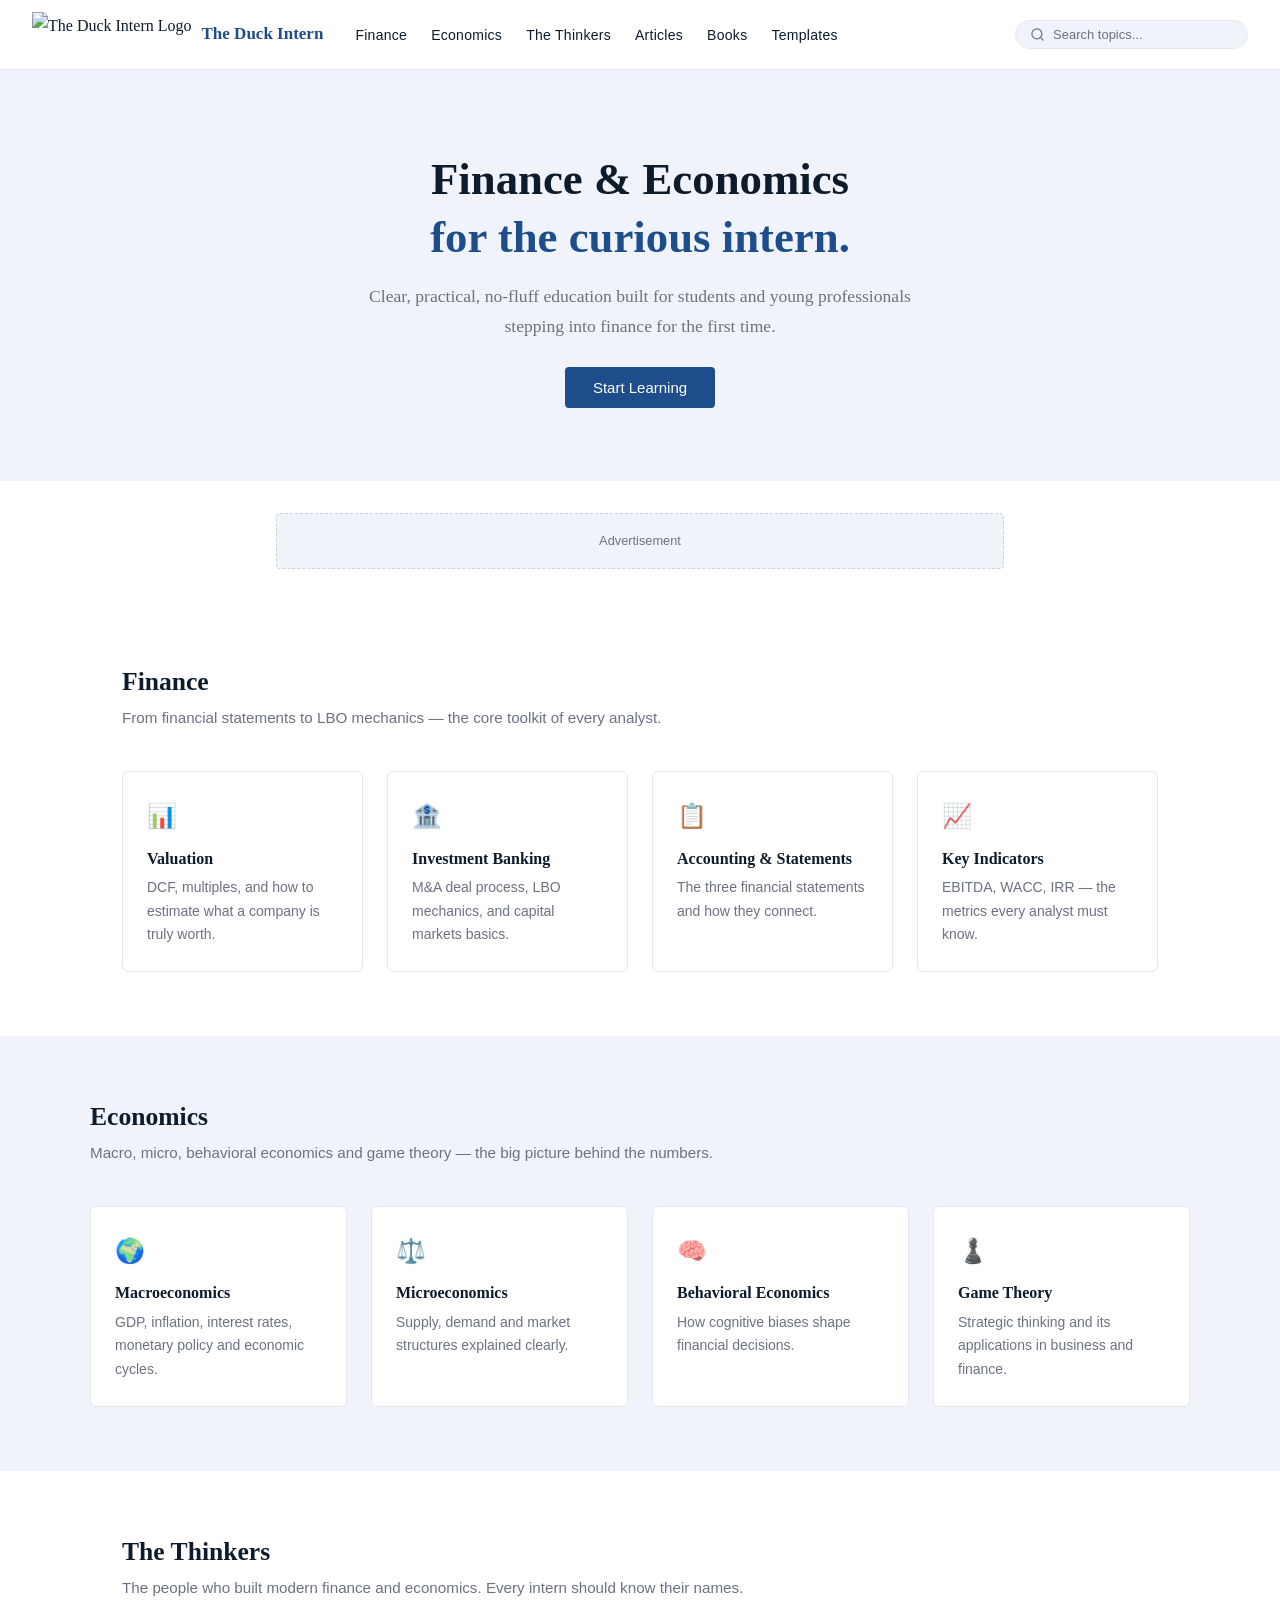
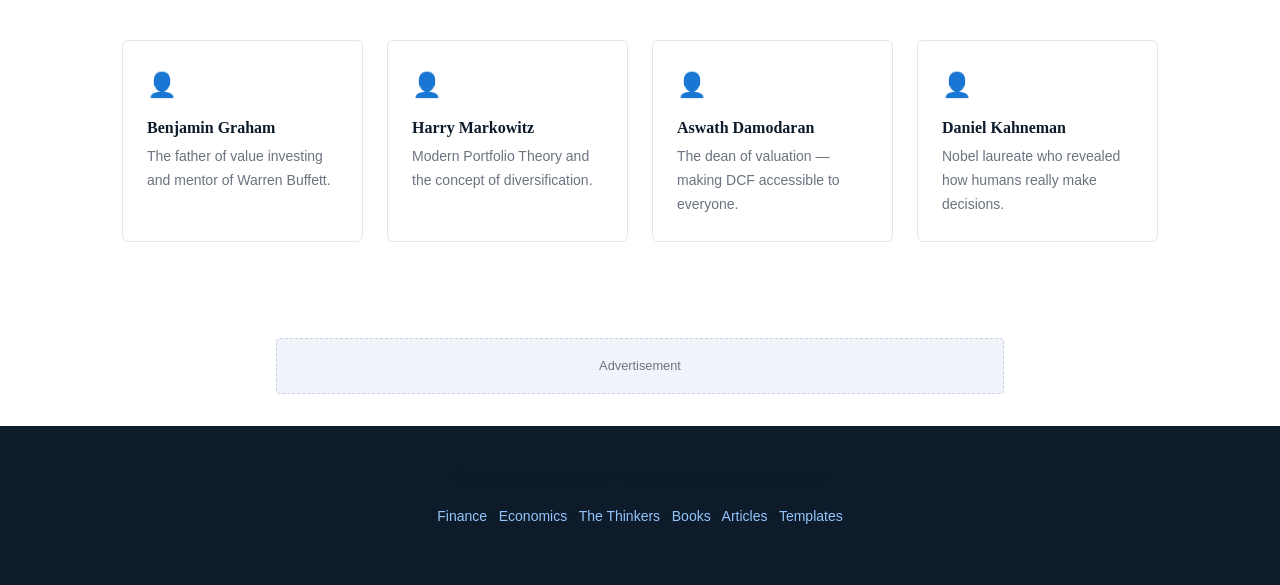
==== index.html @ e6d0991c "homepage inicial" ====
<!DOCTYPE html>
<html lang="en">
<head>
  <meta charset="UTF-8" />
  <meta name="viewport" content="width=device-width, initial-scale=1.0"/>
  <meta name="description" content="The Duck Intern — Finance and economics education for students and young professionals."/>
  <title>The Duck Intern</title>
  <link rel="stylesheet" href="style.css" />
  <link rel="icon" href="assets/logo.png" type="image/png"/>
</head>
<body>

  <!-- NAVBAR -->

  <nav class="navbar">
    <div class="navbar-left">
      <div class="navbar-logo">
        <img src="assets/logo.png" alt="The Duck Intern Logo" />
        <span>The Duck Intern</span>
      </div>
      <ul class="navbar-links">
        <li><a href="finance/index.html">Finance</a></li>
        <li><a href="economics/index.html">Economics</a></li>
        <li><a href="thinkers/index.html">The Thinkers</a></li>
        <li><a href="articles/index.html">Articles</a></li>
        <li><a href="books/index.html">Books</a></li>
        <li><a href="templates/index.html">Templates</a></li>
      </ul>
    </div>
    <div class="navbar-search">
      <svg viewBox="0 0 24 24" fill="none" stroke-width="2" stroke-linecap="round" stroke-linejoin="round">
        <circle cx="11" cy="11" r="8"/>
        <line x1="21" y1="21" x2="16.65" y2="16.65"/>
      </svg>
      <input type="text" placeholder="Search topics..." />
    </div>
  </nav>
  <!-- HERO -->
  <section class="hero">
    <h1>Finance & Economics<br><span>for the curious intern.</span></h1>
    <p>Clear, practical, no-fluff education built for students and young professionals stepping into finance for the first time.</p>
    <a href="finance/index.html" class="hero-btn">Start Learning</a>
  </section>

  <!-- AD BANNER TOP -->
  <div class="ad-banner">
    Advertisement
  </div>

  <!-- FINANCE SECTION -->
  <section class="section">
    <h2 class="section-title">Finance</h2>
    <p class="section-subtitle">From financial statements to LBO mechanics — the core toolkit of every analyst.</p>
    <div class="cards-grid">
      <a href="finance/index.html" class="card">
        <div class="card-icon">📊</div>
        <h3>Valuation</h3>
        <p>DCF, multiples, and how to estimate what a company is truly worth.</p>
      </a>
      <a href="finance/index.html" class="card">
        <div class="card-icon">🏦</div>
        <h3>Investment Banking</h3>
        <p>M&A deal process, LBO mechanics, and capital markets basics.</p>
      </a>
      <a href="finance/index.html" class="card">
        <div class="card-icon">📋</div>
        <h3>Accounting & Statements</h3>
        <p>The three financial statements and how they connect.</p>
      </a>
      <a href="finance/index.html" class="card">
        <div class="card-icon">📈</div>
        <h3>Key Indicators</h3>
        <p>EBITDA, WACC, IRR — the metrics every analyst must know.</p>
      </a>
    </div>
  </section>

  <!-- ECONOMICS SECTION -->
  <section class="section" style="background-color: #F0F4FA; max-width: 100%; padding: 4rem 2rem;">
    <div style="max-width: 1100px; margin: 0 auto;">
      <h2 class="section-title">Economics</h2>
      <p class="section-subtitle">Macro, micro, behavioral economics and game theory — the big picture behind the numbers.</p>
      <div class="cards-grid">
        <a href="economics/index.html" class="card">
          <div class="card-icon">🌍</div>
          <h3>Macroeconomics</h3>
          <p>GDP, inflation, interest rates, monetary policy and economic cycles.</p>
        </a>
        <a href="economics/index.html" class="card">
          <div class="card-icon">⚖️</div>
          <h3>Microeconomics</h3>
          <p>Supply, demand and market structures explained clearly.</p>
        </a>
        <a href="economics/index.html" class="card">
          <div class="card-icon">🧠</div>
          <h3>Behavioral Economics</h3>
          <p>How cognitive biases shape financial decisions.</p>
        </a>
        <a href="economics/index.html" class="card">
          <div class="card-icon">♟️</div>
          <h3>Game Theory</h3>
          <p>Strategic thinking and its applications in business and finance.</p>
        </a>
      </div>
    </div>
  </section>

  <!-- THE THINKERS SECTION -->
  <section class="section">
    <h2 class="section-title">The Thinkers</h2>
    <p class="section-subtitle">The people who built modern finance and economics. Every intern should know their names.</p>
    <div class="cards-grid">
      <a href="thinkers/index.html" class="card">
        <div class="card-icon">👤</div>
        <h3>Benjamin Graham</h3>
        <p>The father of value investing and mentor of Warren Buffett.</p>
      </a>
      <a href="thinkers/index.html" class="card">
        <div class="card-icon">👤</div>
        <h3>Harry Markowitz</h3>
        <p>Modern Portfolio Theory and the concept of diversification.</p>
      </a>
      <a href="thinkers/index.html" class="card">
        <div class="card-icon">👤</div>
        <h3>Aswath Damodaran</h3>
        <p>The dean of valuation — making DCF accessible to everyone.</p>
      </a>
      <a href="thinkers/index.html" class="card">
        <div class="card-icon">👤</div>
        <h3>Daniel Kahneman</h3>
        <p>Nobel laureate who revealed how humans really make decisions.</p>
      </a>
    </div>
  </section>

  <!-- AD BANNER BOTTOM -->
  <div class="ad-banner">
    Advertisement
  </div>

  <!-- FOOTER -->
  <footer class="footer">
    <p>© 2026 The Duck Intern — Finance & Economics Education</p>
    <p style="margin-top: 0.5rem;">
      <a href="finance/index.html">Finance</a> ·
      <a href="economics/index.html">Economics</a> ·
      <a href="thinkers/index.html">The Thinkers</a> ·
      <a href="books/index.html">Books</a> ·
      <a href="articles/index.html">Articles</a> ·
      <a href="templates/index.html">Templates</a>
    </p>
  </footer>

</body>
</html>
---- style.css ----
/* ========== RESET & BASE ========== */
* {
  margin: 0;
  padding: 0;
  box-sizing: border-box;
}

body {
  font-family: 'Georgia', serif;
  background-color: #FFFFFF;
  color: #0D1B2A;
  font-size: 16px;
  line-height: 1.7;
}

a {
  color: #1E4D8C;
  text-decoration: none;
}

a:hover {
  color: #3B82F6;
  text-decoration: underline;
}

/* ========== TYPOGRAPHY ========== */
h1, h2, h3, h4 {
  font-family: 'Georgia', serif;
  color: #0D1B2A;
  line-height: 1.3;
}

p {
  color: #0D1B2A;
  margin-bottom: 1rem;
}

/* ========== NAVBAR ========== */

.navbar {
  background-color: #FFFFFF;
  border-bottom: 1px solid #E5E7EB;
  padding: 0 2rem;
  display: flex;
  align-items: center;
  justify-content: space-between;
  height: 70px;
  position: sticky;
  top: 0;
  z-index: 100;
}

.navbar-left {
  display: flex;
  align-items: center;
  gap: 2rem;
}

.navbar-logo {
  display: flex;
  align-items: center;
  gap: 10px;
}

.navbar-logo img {
  height: 46px;
  width: auto;
}

.navbar-logo span {
  font-size: 17px;
  font-weight: bold;
  color: #1E4D8C;
  font-family: 'Georgia', serif;
  white-space: nowrap;
}

.navbar-links {
  display: flex;
  list-style: none;
  gap: 1.5rem;
}

.navbar-links a {
  font-size: 14px;
  font-weight: 500;
  color: #0D1B2A;
  font-family: 'Arial', sans-serif;
  letter-spacing: 0.02em;
  white-space: nowrap;
}

.navbar-links a:hover {
  color: #1E4D8C;
  text-decoration: none;
}

.navbar-search {
  display: flex;
  align-items: center;
  background-color: #F0F4FA;
  border: 1px solid #E5E7EB;
  border-radius: 20px;
  padding: 6px 14px;
  gap: 8px;
}

.navbar-search input {
  border: none;
  background: transparent;
  outline: none;
  font-size: 13px;
  color: #0D1B2A;
  font-family: 'Arial', sans-serif;
  width: 180px;
}

.navbar-search input::placeholder {
  color: #6B7280;
}

.navbar-search svg {
  width: 15px;
  height: 15px;
  stroke: #6B7280;
  flex-shrink: 0;
}

/* ========== HERO ========== */
.hero {
  background-color: #F0F4FA;
  padding: 5rem 2rem;
  text-align: center;
}

.hero h1 {
  font-size: 2.8rem;
  color: #0D1B2A;
  margin-bottom: 1rem;
}

.hero h1 span {
  color: #1E4D8C;
}

.hero p {
  font-size: 1.1rem;
  color: #6B7280;
  max-width: 600px;
  margin: 0 auto 2rem;
}

.hero-btn {
  background-color: #1E4D8C;
  color: #FFFFFF;
  padding: 12px 28px;
  border-radius: 4px;
  font-size: 15px;
  font-family: 'Arial', sans-serif;
  font-weight: 500;
  transition: background-color 0.2s;
}

.hero-btn:hover {
  background-color: #3B82F6;
  text-decoration: none;
  color: #FFFFFF;
}

/* ========== SECTIONS ========== */
.section {
  padding: 4rem 2rem;
  max-width: 1100px;
  margin: 0 auto;
}

.section-title {
  font-size: 1.6rem;
  color: #0D1B2A;
  margin-bottom: 0.4rem;
}

.section-subtitle {
  font-size: 0.95rem;
  color: #6B7280;
  margin-bottom: 2.5rem;
  font-family: 'Arial', sans-serif;
}

/* ========== TOPIC CARDS ========== */
.cards-grid {
  display: grid;
  grid-template-columns: repeat(auto-fit, minmax(220px, 1fr));
  gap: 1.5rem;
}

.card {
  background-color: #FFFFFF;
  border: 1px solid #E5E7EB;
  border-radius: 6px;
  padding: 1.5rem;
  transition: border-color 0.2s, box-shadow 0.2s;
}

.card:hover {
  border-color: #1E4D8C;
  box-shadow: 0 4px 12px rgba(30, 77, 140, 0.1);
}

.card-icon {
  font-size: 1.5rem;
  margin-bottom: 0.75rem;
}

.card h3 {
  font-size: 1rem;
  margin-bottom: 0.4rem;
  color: #0D1B2A;
}

.card p {
  font-size: 0.875rem;
  color: #6B7280;
  font-family: 'Arial', sans-serif;
  margin-bottom: 0;
}

/* ========== AD BANNER ========== */
.ad-banner {
  background-color: #F0F4FA;
  border: 1px dashed #CBD5E1;
  border-radius: 4px;
  padding: 1rem;
  text-align: center;
  color: #6B7280;
  font-size: 0.8rem;
  font-family: 'Arial', sans-serif;
  margin: 2rem auto;
  max-width: 728px;
}

/* ========== FOOTER ========== */
.footer {
  background-color: #0D1B2A;
  color: #E5E7EB;
  text-align: center;
  padding: 2.5rem 2rem;
  font-family: 'Arial', sans-serif;
  font-size: 0.875rem;
}

.footer a {
  color: #93C5FD;
}

.footer a:hover {
  color: #FFFFFF;
}
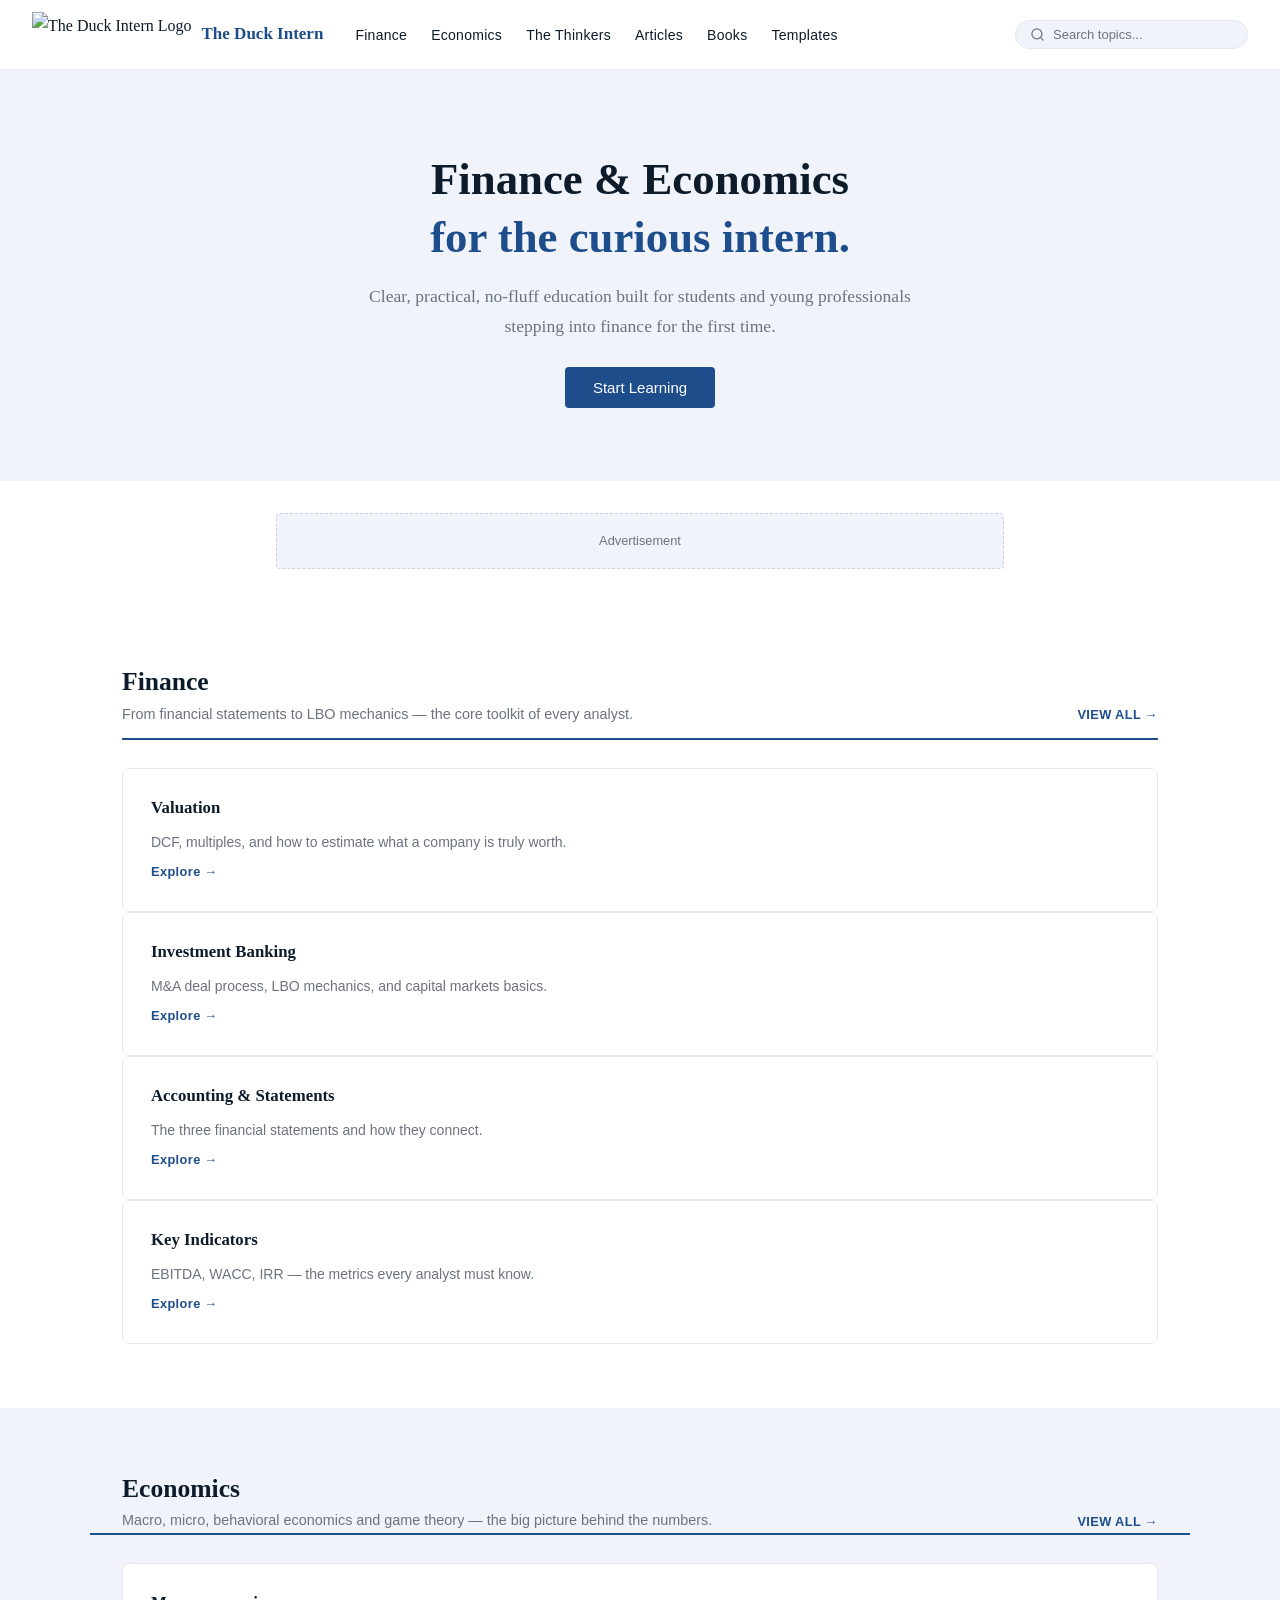
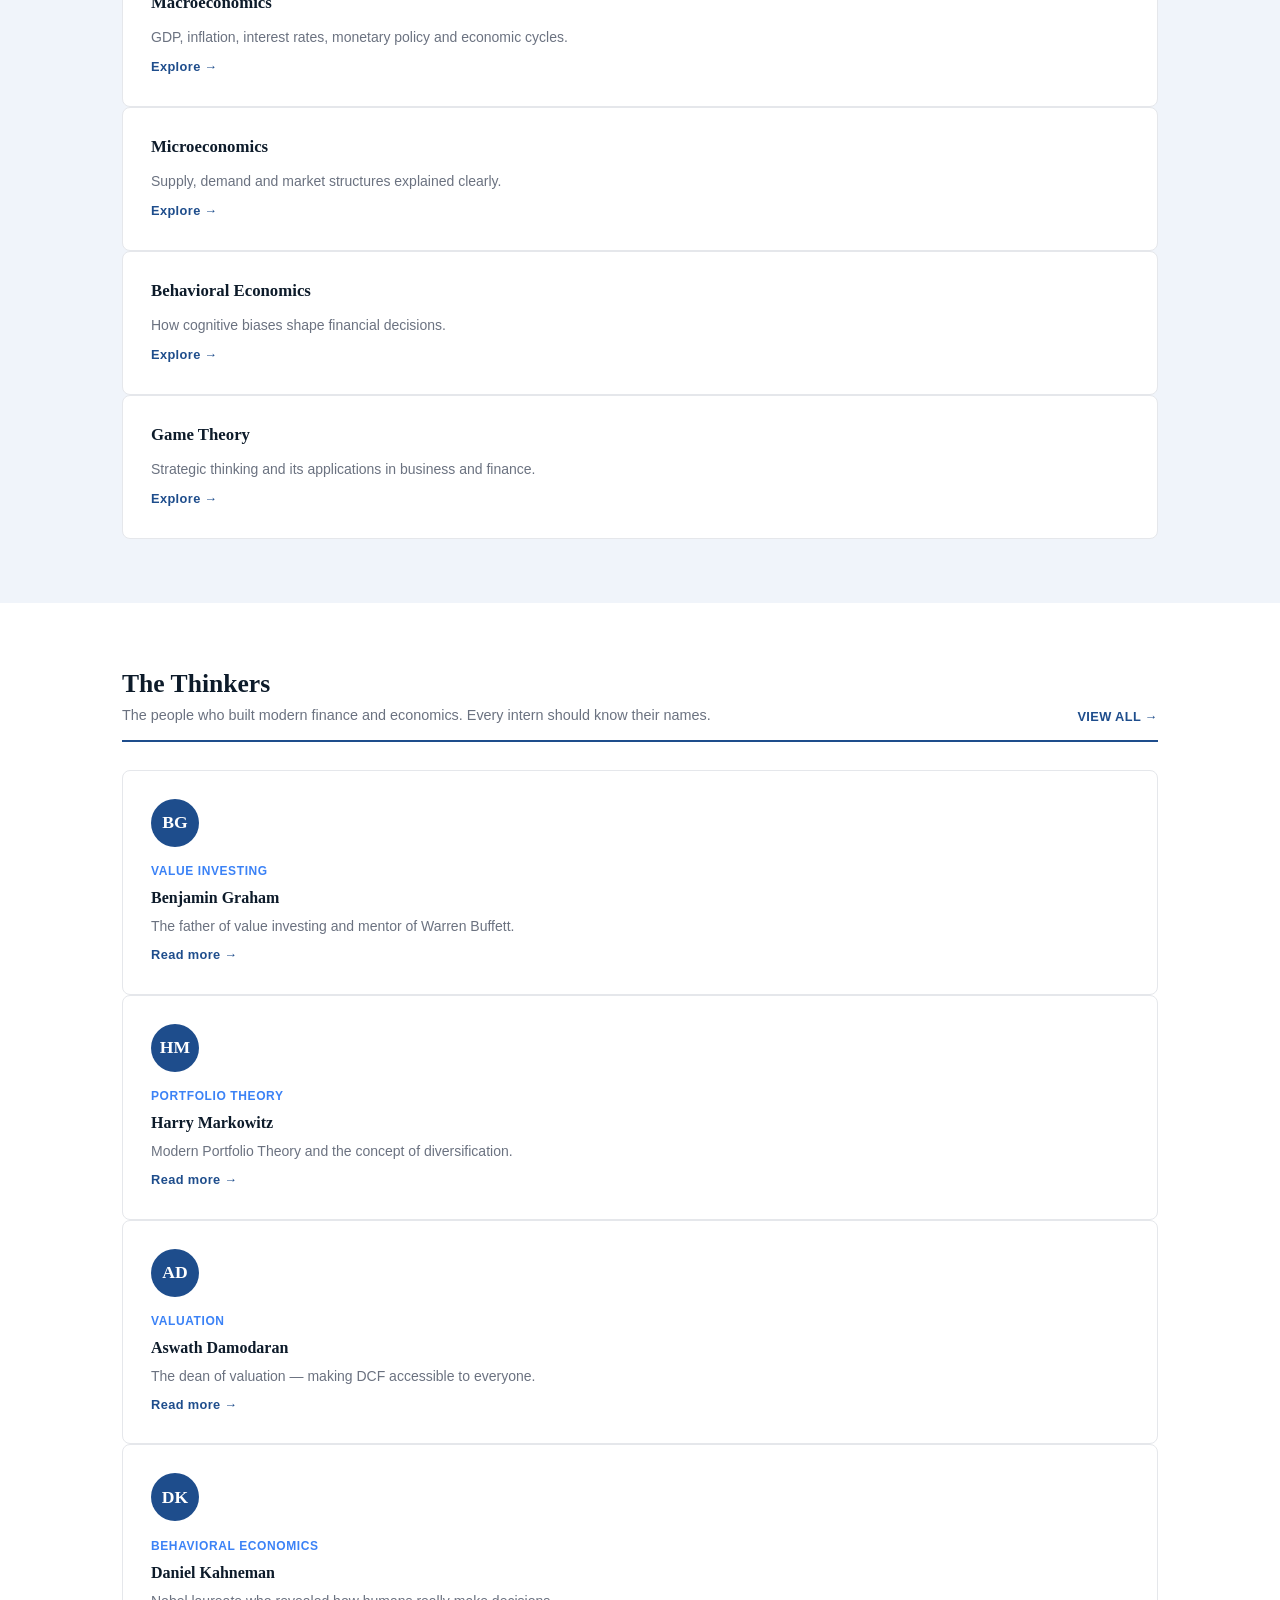
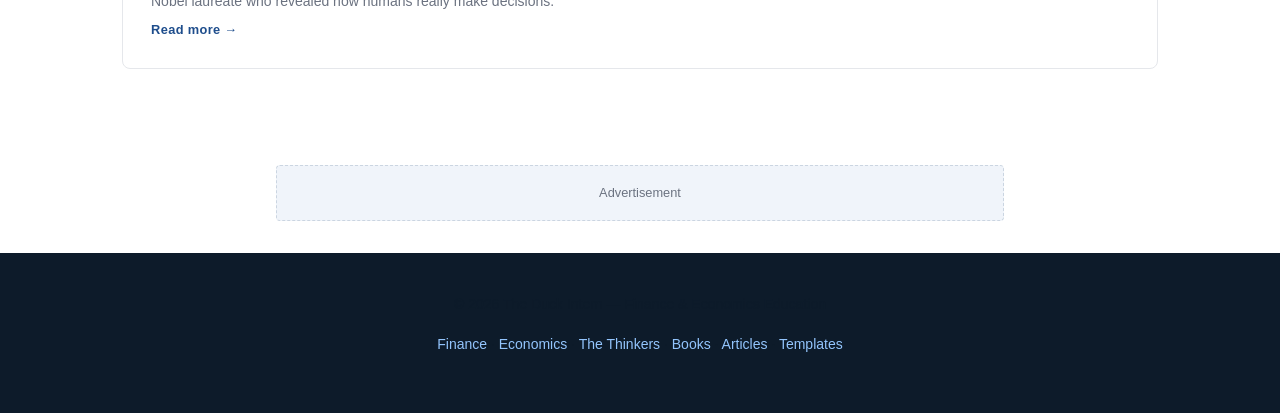
==== commit 96123e5e: "homepage melhorada 2" ====
--- a/index.html
+++ b/index.html
@@ -48,87 +48,109 @@
   </div>
 
   <!-- FINANCE SECTION -->
+
   <section class="section">
-    <h2 class="section-title">Finance</h2>
-    <p class="section-subtitle">From financial statements to LBO mechanics — the core toolkit of every analyst.</p>
+    <div class="section-header">
+      <div>
+        <h2 class="section-title">Finance</h2>
+        <p class="section-subtitle">From financial statements to LBO mechanics — the core toolkit of every analyst.</p>
+      </div>
+      <a href="finance/index.html">View all →</a>
+    </div>
     <div class="cards-grid">
       <a href="finance/index.html" class="card">
-        <div class="card-icon">📊</div>
         <h3>Valuation</h3>
         <p>DCF, multiples, and how to estimate what a company is truly worth.</p>
+        <span class="card-link">Explore →</span>
       </a>
       <a href="finance/index.html" class="card">
-        <div class="card-icon">🏦</div>
         <h3>Investment Banking</h3>
         <p>M&A deal process, LBO mechanics, and capital markets basics.</p>
+        <span class="card-link">Explore →</span>
       </a>
       <a href="finance/index.html" class="card">
-        <div class="card-icon">📋</div>
         <h3>Accounting & Statements</h3>
         <p>The three financial statements and how they connect.</p>
+        <span class="card-link">Explore →</span>
       </a>
       <a href="finance/index.html" class="card">
-        <div class="card-icon">📈</div>
         <h3>Key Indicators</h3>
         <p>EBITDA, WACC, IRR — the metrics every analyst must know.</p>
+        <span class="card-link">Explore →</span>
       </a>
     </div>
   </section>
 
-  <!-- ECONOMICS SECTION -->
-  <section class="section" style="background-color: #F0F4FA; max-width: 100%; padding: 4rem 2rem;">
-    <div style="max-width: 1100px; margin: 0 auto;">
-      <h2 class="section-title">Economics</h2>
-      <p class="section-subtitle">Macro, micro, behavioral economics and game theory — the big picture behind the numbers.</p>
-      <div class="cards-grid">
+<!-- ECONOMICS SECTION -->
+  <section class="section section-alt">
+    <div class="section-header">
+      <div>
+        <h2 class="section-title">Economics</h2>
+        <p class="section-subtitle">Macro, micro, behavioral economics and game theory — the big picture behind the numbers.</p>
+      </div>
+      <a href="economics/index.html">View all →</a>
+    </div>
+    <div class="cards-grid">
         <a href="economics/index.html" class="card">
-          <div class="card-icon">🌍</div>
           <h3>Macroeconomics</h3>
           <p>GDP, inflation, interest rates, monetary policy and economic cycles.</p>
+          <span class="card-link">Explore →</span>
         </a>
         <a href="economics/index.html" class="card">
-          <div class="card-icon">⚖️</div>
           <h3>Microeconomics</h3>
           <p>Supply, demand and market structures explained clearly.</p>
+          <span class="card-link">Explore →</span>
         </a>
         <a href="economics/index.html" class="card">
-          <div class="card-icon">🧠</div>
           <h3>Behavioral Economics</h3>
           <p>How cognitive biases shape financial decisions.</p>
+          <span class="card-link">Explore →</span>
         </a>
         <a href="economics/index.html" class="card">
-          <div class="card-icon">♟️</div>
           <h3>Game Theory</h3>
           <p>Strategic thinking and its applications in business and finance.</p>
+          <span class="card-link">Explore →</span>
         </a>
       </div>
-    </div>
   </section>
-
+  
   <!-- THE THINKERS SECTION -->
   <section class="section">
-    <h2 class="section-title">The Thinkers</h2>
-    <p class="section-subtitle">The people who built modern finance and economics. Every intern should know their names.</p>
+    <div class="section-header">
+      <div>
+        <h2 class="section-title">The Thinkers</h2>
+        <p class="section-subtitle">The people who built modern finance and economics. Every intern should know their names.</p>
+      </div>
+      <a href="thinkers/index.html">View all →</a>
+    </div>
     <div class="cards-grid">
-      <a href="thinkers/index.html" class="card">
-        <div class="card-icon">👤</div>
+      <a href="thinkers/index.html" class="thinker-card">
+        <div class="thinker-initial">BG</div>
+        <div class="thinker-area">Value Investing</div>
         <h3>Benjamin Graham</h3>
         <p>The father of value investing and mentor of Warren Buffett.</p>
+        <span class="card-link">Read more →</span>
       </a>
-      <a href="thinkers/index.html" class="card">
-        <div class="card-icon">👤</div>
+      <a href="thinkers/index.html" class="thinker-card">
+        <div class="thinker-initial">HM</div>
+        <div class="thinker-area">Portfolio Theory</div>
         <h3>Harry Markowitz</h3>
         <p>Modern Portfolio Theory and the concept of diversification.</p>
+        <span class="card-link">Read more →</span>
       </a>
-      <a href="thinkers/index.html" class="card">
-        <div class="card-icon">👤</div>
+      <a href="thinkers/index.html" class="thinker-card">
+        <div class="thinker-initial">AD</div>
+        <div class="thinker-area">Valuation</div>
         <h3>Aswath Damodaran</h3>
         <p>The dean of valuation — making DCF accessible to everyone.</p>
+        <span class="card-link">Read more →</span>
       </a>
-      <a href="thinkers/index.html" class="card">
-        <div class="card-icon">👤</div>
+      <a href="thinkers/index.html" class="thinker-card">
+        <div class="thinker-initial">DK</div>
+        <div class="thinker-area">Behavioral Economics</div>
         <h3>Daniel Kahneman</h3>
         <p>Nobel laureate who revealed how humans really make decisions.</p>
+        <span class="card-link">Read more →</span>
       </a>
     </div>
   </section>
--- a/style.css
+++ b/style.css
@@ -187,35 +187,35 @@
   font-family: 'Arial', sans-serif;
 }
 
-/* ========== TOPIC CARDS ========== */
-.cards-grid {
-  display: grid;
-  grid-template-columns: repeat(auto-fit, minmax(220px, 1fr));
-  gap: 1.5rem;
-}
-
+/* ========== CARDS MELHORADOS ========== */
 .card {
   background-color: #FFFFFF;
   border: 1px solid #E5E7EB;
-  border-radius: 6px;
-  padding: 1.5rem;
-  transition: border-color 0.2s, box-shadow 0.2s;
+  border-radius: 8px;
+  padding: 1.75rem;
+  transition: border-color 0.2s, box-shadow 0.2s, transform 0.2s;
+  display: flex;
+  flex-direction: column;
+  gap: 0.5rem;
 }
 
 .card:hover {
   border-color: #1E4D8C;
-  box-shadow: 0 4px 12px rgba(30, 77, 140, 0.1);
+  box-shadow: 0 6px 20px rgba(30, 77, 140, 0.12);
+  transform: translateY(-3px);
+  text-decoration: none;
 }
 
 .card-icon {
-  font-size: 1.5rem;
-  margin-bottom: 0.75rem;
+  font-size: 2rem;
+  margin-bottom: 0.25rem;
 }
 
 .card h3 {
-  font-size: 1rem;
-  margin-bottom: 0.4rem;
-  color: #0D1B2A;
+  font-size: 1.05rem;
+  font-weight: bold;
+  color: #0D1B2A;
+  margin-bottom: 0.25rem;
 }
 
 .card p {
@@ -223,8 +223,111 @@
   color: #6B7280;
   font-family: 'Arial', sans-serif;
   margin-bottom: 0;
-}
-
+  line-height: 1.6;
+}
+
+.card-link {
+  margin-top: auto;
+  font-size: 0.8rem;
+  font-weight: 600;
+  color: #1E4D8C;
+  font-family: 'Arial', sans-serif;
+  letter-spacing: 0.03em;
+}
+
+/* ========== SECTION HEADER ========== */
+.section-header {
+  display: flex;
+  align-items: flex-end;
+  justify-content: space-between;
+  margin-bottom: 1.75rem;
+  border-bottom: 2px solid #1E4D8C;
+  padding-bottom: 0.75rem;
+}
+
+.section-header a {
+  font-size: 0.8rem;
+  font-family: 'Arial', sans-serif;
+  font-weight: 600;
+  color: #1E4D8C;
+  letter-spacing: 0.03em;
+  text-transform: uppercase;
+}
+
+.section-header a:hover {
+  color: #3B82F6;
+  text-decoration: none;
+}
+
+.section-title {
+  font-size: 1.6rem;
+  color: #0D1B2A;
+  margin-bottom: 0.2rem;
+}
+
+.section-subtitle {
+  font-size: 0.9rem;
+  color: #6B7280;
+  font-family: 'Arial', sans-serif;
+  margin-bottom: 0;
+}
+
+/* ========== THINKERS CARDS ========== */
+.thinker-card {
+  background-color: #FFFFFF;
+  border: 1px solid #E5E7EB;
+  border-radius: 8px;
+  padding: 1.75rem;
+  display: flex;
+  flex-direction: column;
+  gap: 0.4rem;
+  transition: border-color 0.2s, box-shadow 0.2s, transform 0.2s;
+}
+
+.thinker-card:hover {
+  border-color: #1E4D8C;
+  box-shadow: 0 6px 20px rgba(30, 77, 140, 0.12);
+  transform: translateY(-3px);
+  text-decoration: none;
+}
+
+.thinker-initial {
+  width: 48px;
+  height: 48px;
+  background-color: #1E4D8C;
+  color: #FFFFFF;
+  border-radius: 50%;
+  display: flex;
+  align-items: center;
+  justify-content: center;
+  font-size: 1.1rem;
+  font-weight: bold;
+  font-family: 'Georgia', serif;
+  margin-bottom: 0.5rem;
+}
+
+.thinker-card h3 {
+  font-size: 1rem;
+  font-weight: bold;
+  color: #0D1B2A;
+}
+
+.thinker-card .thinker-area {
+  font-size: 0.75rem;
+  font-family: 'Arial', sans-serif;
+  font-weight: 600;
+  color: #3B82F6;
+  text-transform: uppercase;
+  letter-spacing: 0.05em;
+}
+
+.thinker-card p {
+  font-size: 0.875rem;
+  color: #6B7280;
+  font-family: 'Arial', sans-serif;
+  margin-bottom: 0;
+  line-height: 1.6;
+}
 /* ========== AD BANNER ========== */
 .ad-banner {
   background-color: #F0F4FA;
@@ -255,4 +358,18 @@
 
 .footer a:hover {
   color: #FFFFFF;
+}
+
+/* ========== SECTION ALT (fundo azul claro) ========== */
+.section-alt {
+  background-color: #F0F4FA;
+  max-width: 100%;
+  padding: 4rem 0;
+}
+
+.section-alt > * {
+  max-width: 1100px;
+  margin-left: auto;
+  margin-right: auto;
+  padding: 0 2rem;
 }
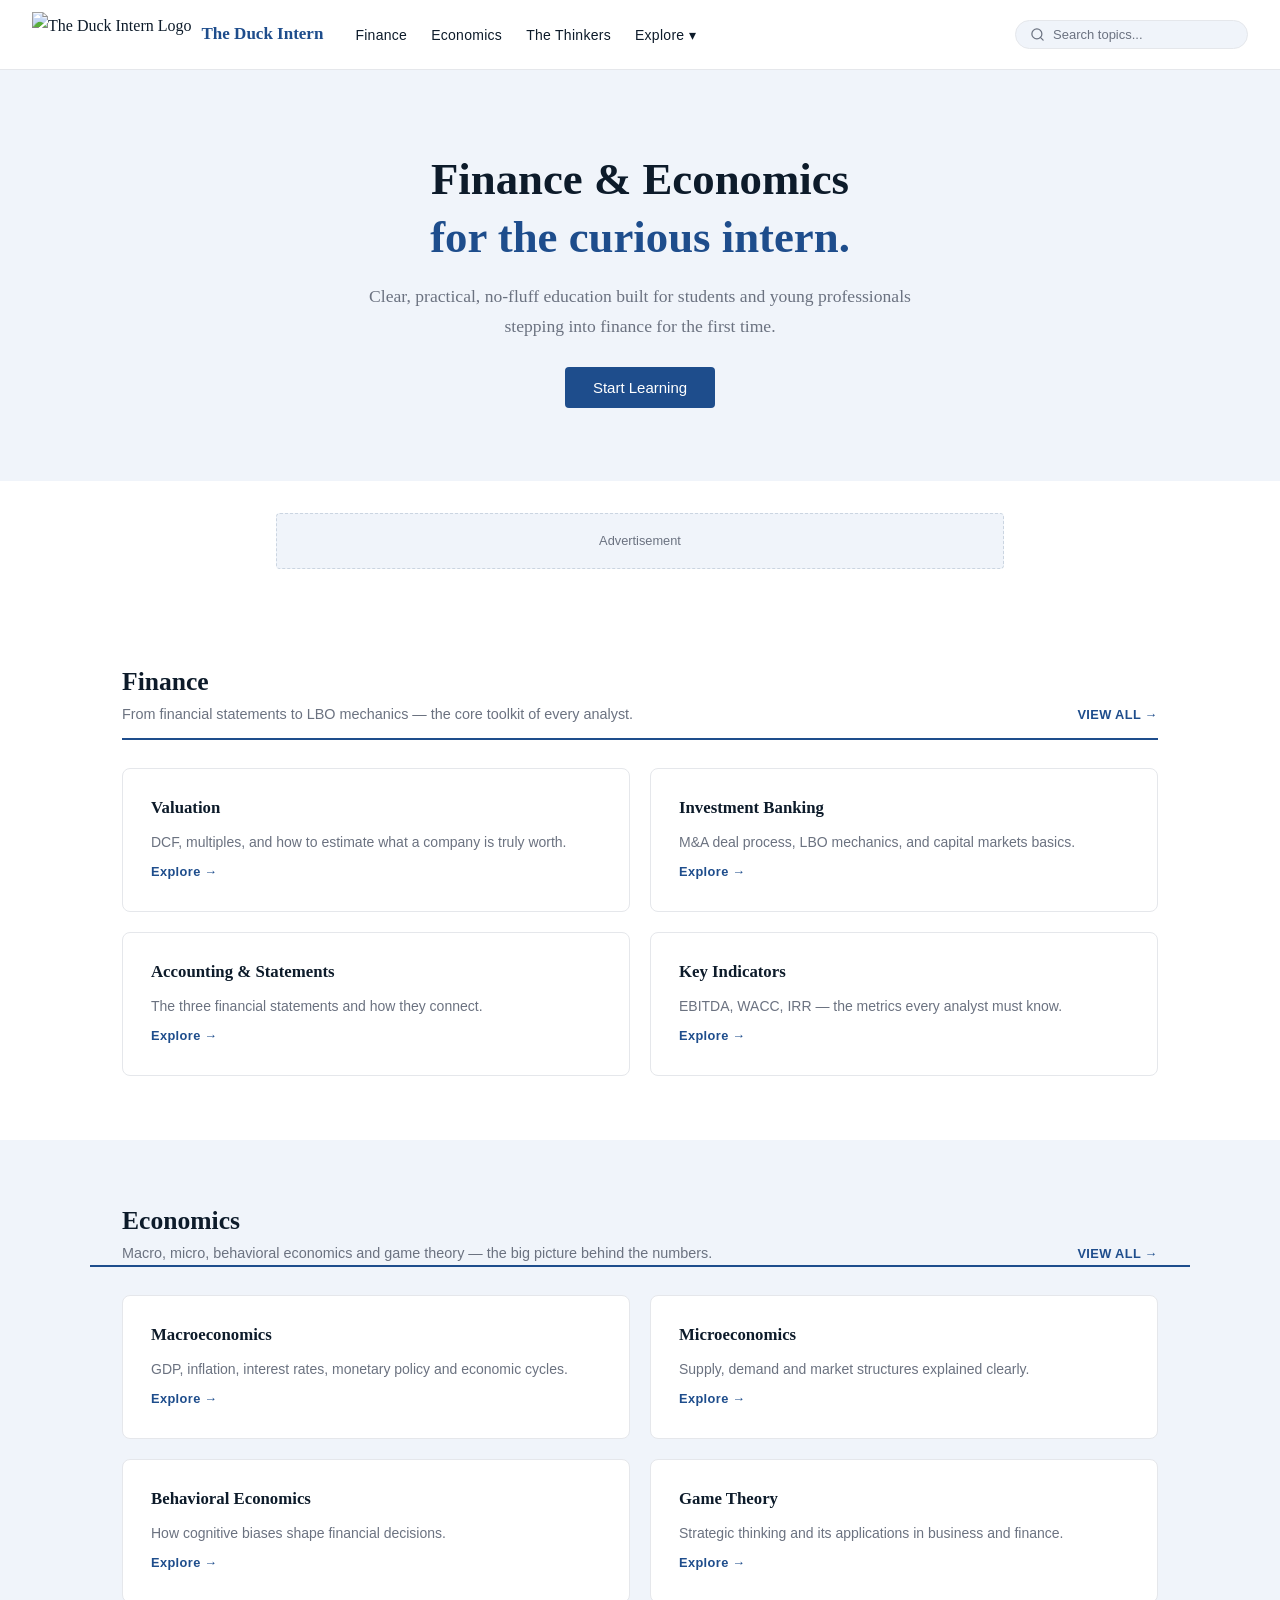
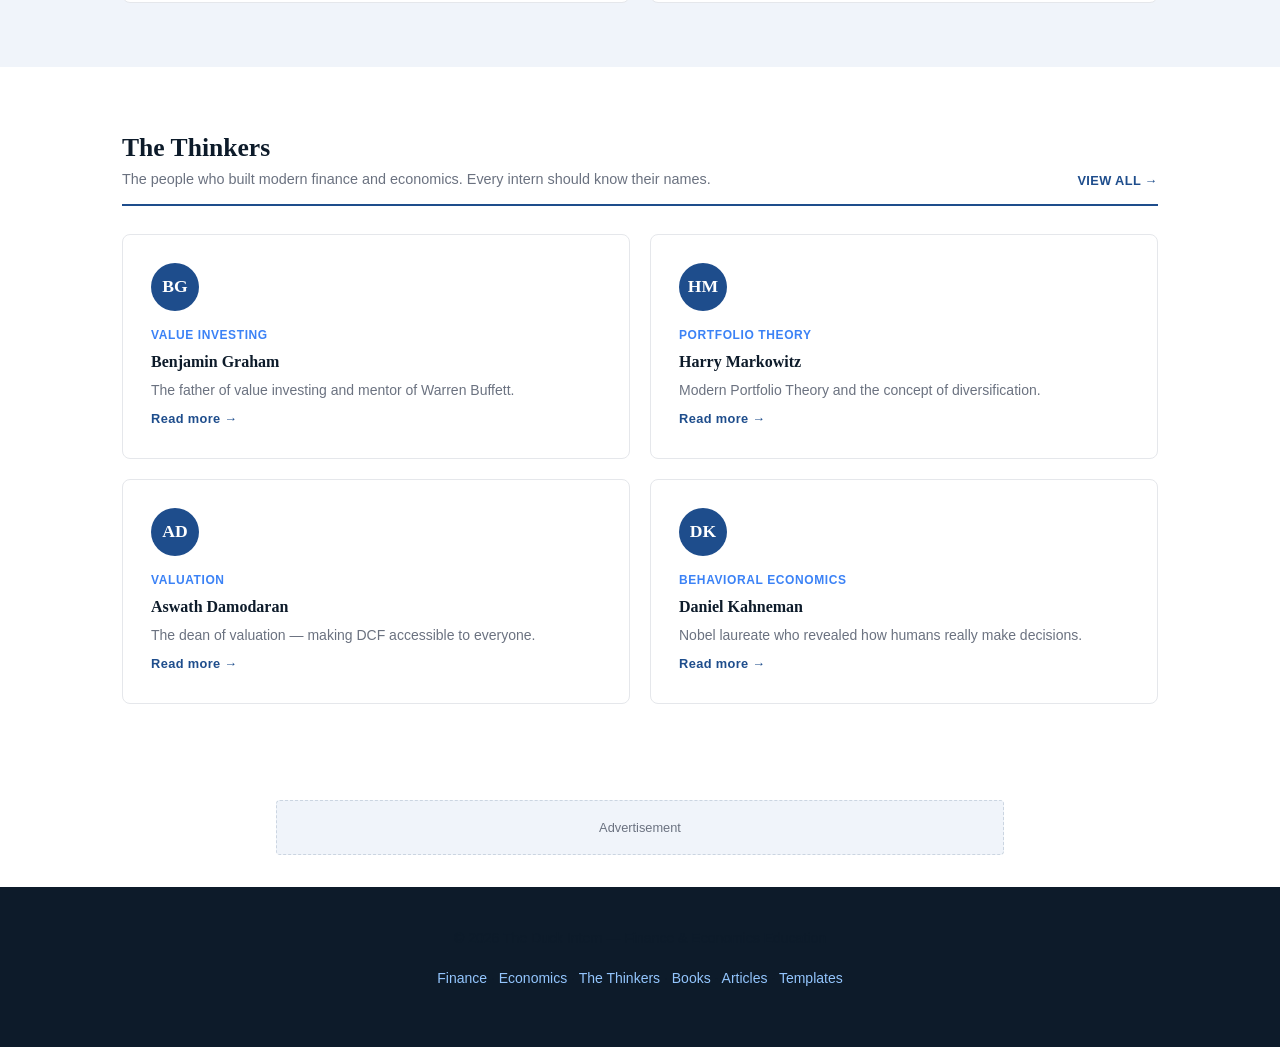
==== commit 1d3917bc: "salvo" ====
--- a/index.html
+++ b/index.html
@@ -12,6 +12,7 @@
 
   <!-- NAVBAR -->
 
+<!-- NAVBAR -->
   <nav class="navbar">
     <div class="navbar-left">
       <div class="navbar-logo">
@@ -22,9 +23,14 @@
         <li><a href="finance/index.html">Finance</a></li>
         <li><a href="economics/index.html">Economics</a></li>
         <li><a href="thinkers/index.html">The Thinkers</a></li>
-        <li><a href="articles/index.html">Articles</a></li>
-        <li><a href="books/index.html">Books</a></li>
-        <li><a href="templates/index.html">Templates</a></li>
+        <li class="dropdown">
+          <a href="#" class="dropdown-toggle">Explore ▾</a>
+          <ul class="dropdown-menu">
+            <li><a href="articles/index.html">Must-Read Articles <span>→</span></a></li>
+            <li><a href="books/index.html">Recommended Books <span>→</span></a></li>
+            <li><a href="templates/index.html">Templates <span>→</span></a></li>
+          </ul>
+        </li>
       </ul>
     </div>
     <div class="navbar-search">
@@ -35,6 +41,7 @@
       <input type="text" placeholder="Search topics..." />
     </div>
   </nav>
+  
   <!-- HERO -->
   <section class="hero">
     <h1>Finance & Economics<br><span>for the curious intern.</span></h1>
--- a/style.css
+++ b/style.css
@@ -372,4 +372,65 @@
   margin-left: auto;
   margin-right: auto;
   padding: 0 2rem;
+}
+
+/* ========== CARDS GRID ========== */
+.cards-grid {
+  display: grid;
+  grid-template-columns: repeat(2, 1fr);
+  gap: 1.25rem;
+}
+
+
+/* ========== DROPDOWN MENU ========== */
+.dropdown {
+  position: relative;
+}
+
+.dropdown-toggle {
+  cursor: pointer;
+}
+
+.dropdown-menu {
+  display: none;
+  position: absolute;
+  top: 100%;
+  left: 0;
+  background-color: #FFFFFF;
+  border: 1px solid #E5E7EB;
+  border-radius: 6px;
+  min-width: 200px;
+  box-shadow: 0 8px 24px rgba(0, 0, 0, 0.08);
+  z-index: 200;
+  padding: 0.5rem 0;
+}
+
+.dropdown:hover .dropdown-menu {
+  display: block;
+}
+
+.dropdown-menu li {
+  list-style: none;
+}
+
+.dropdown-menu li a {
+  display: flex;
+  align-items: center;
+  justify-content: space-between;
+  padding: 0.65rem 1.25rem;
+  font-size: 14px;
+  font-family: 'Arial', sans-serif;
+  color: #0D1B2A;
+  transition: background-color 0.15s, color 0.15s;
+}
+
+.dropdown-menu li a:hover {
+  background-color: #F0F4FA;
+  color: #1E4D8C;
+  text-decoration: none;
+}
+
+.dropdown-menu li a span {
+  font-size: 10px;
+  color: #6B7280;
 }
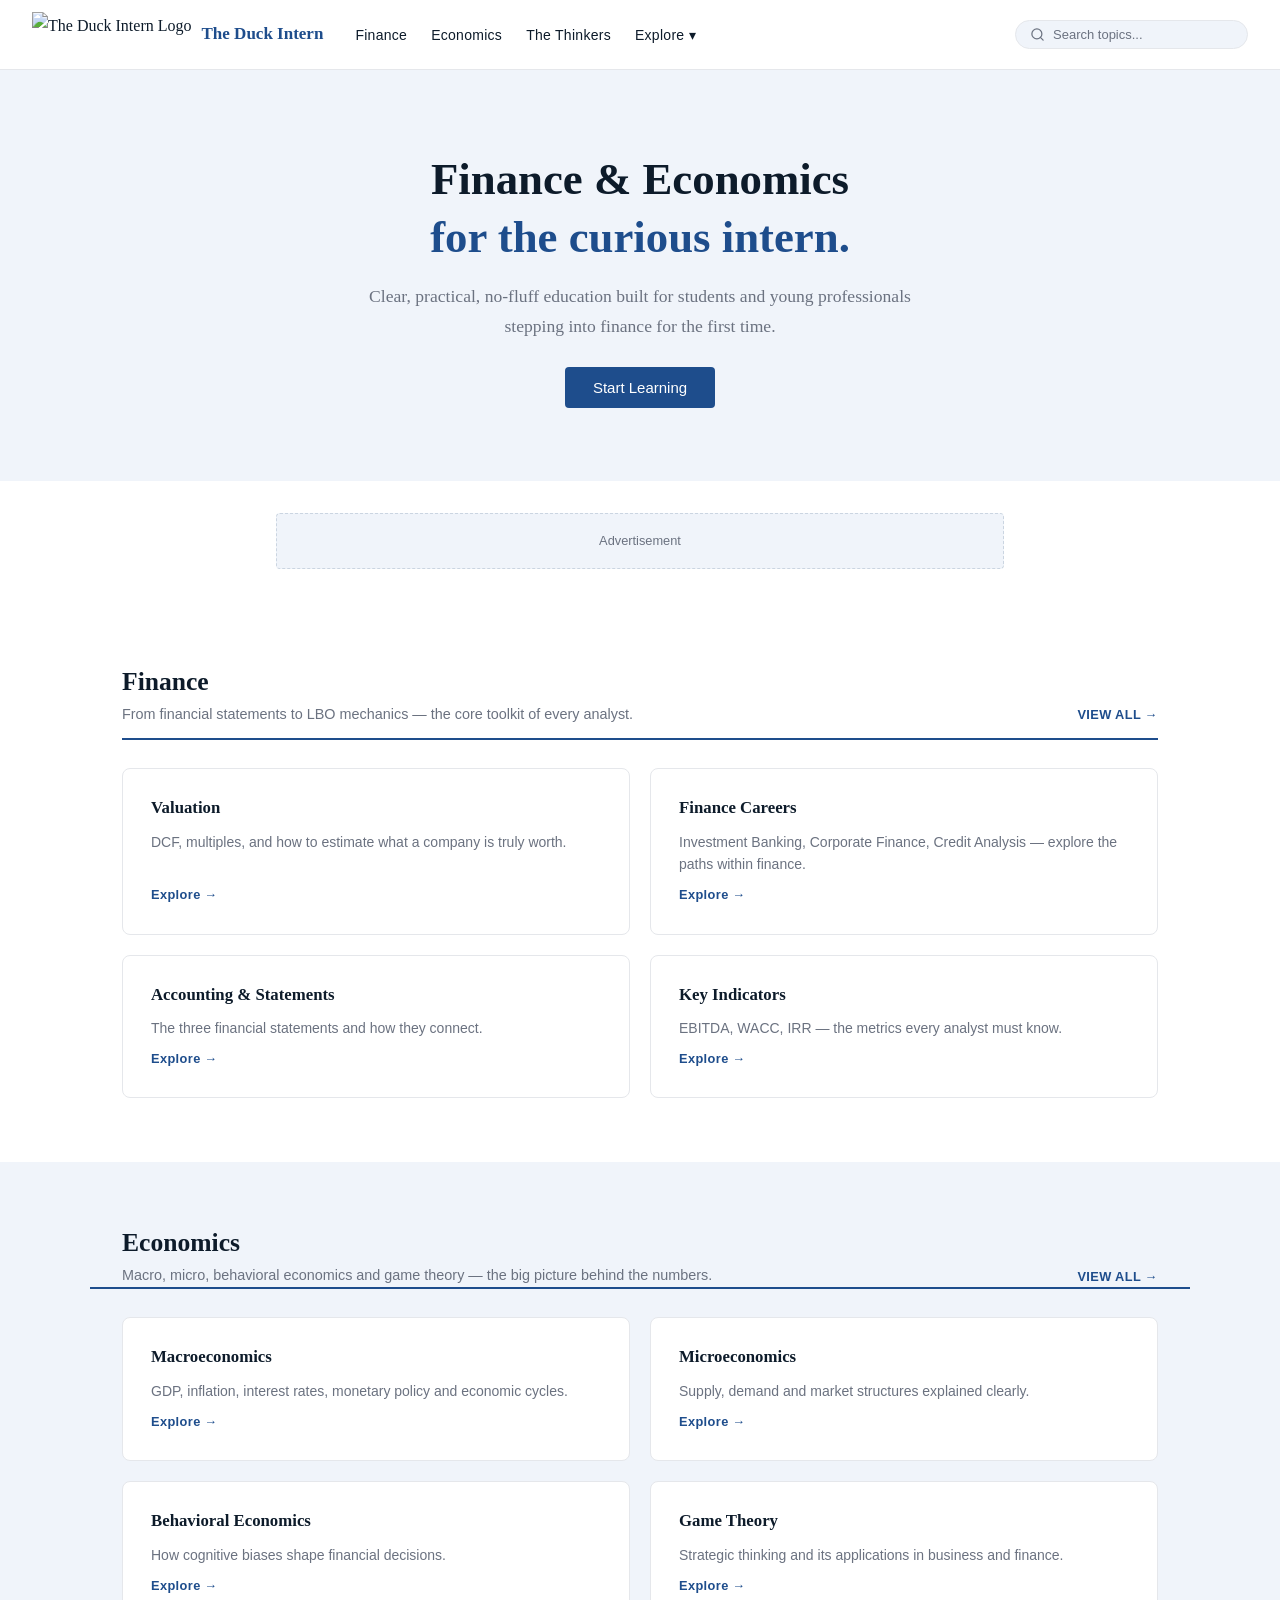
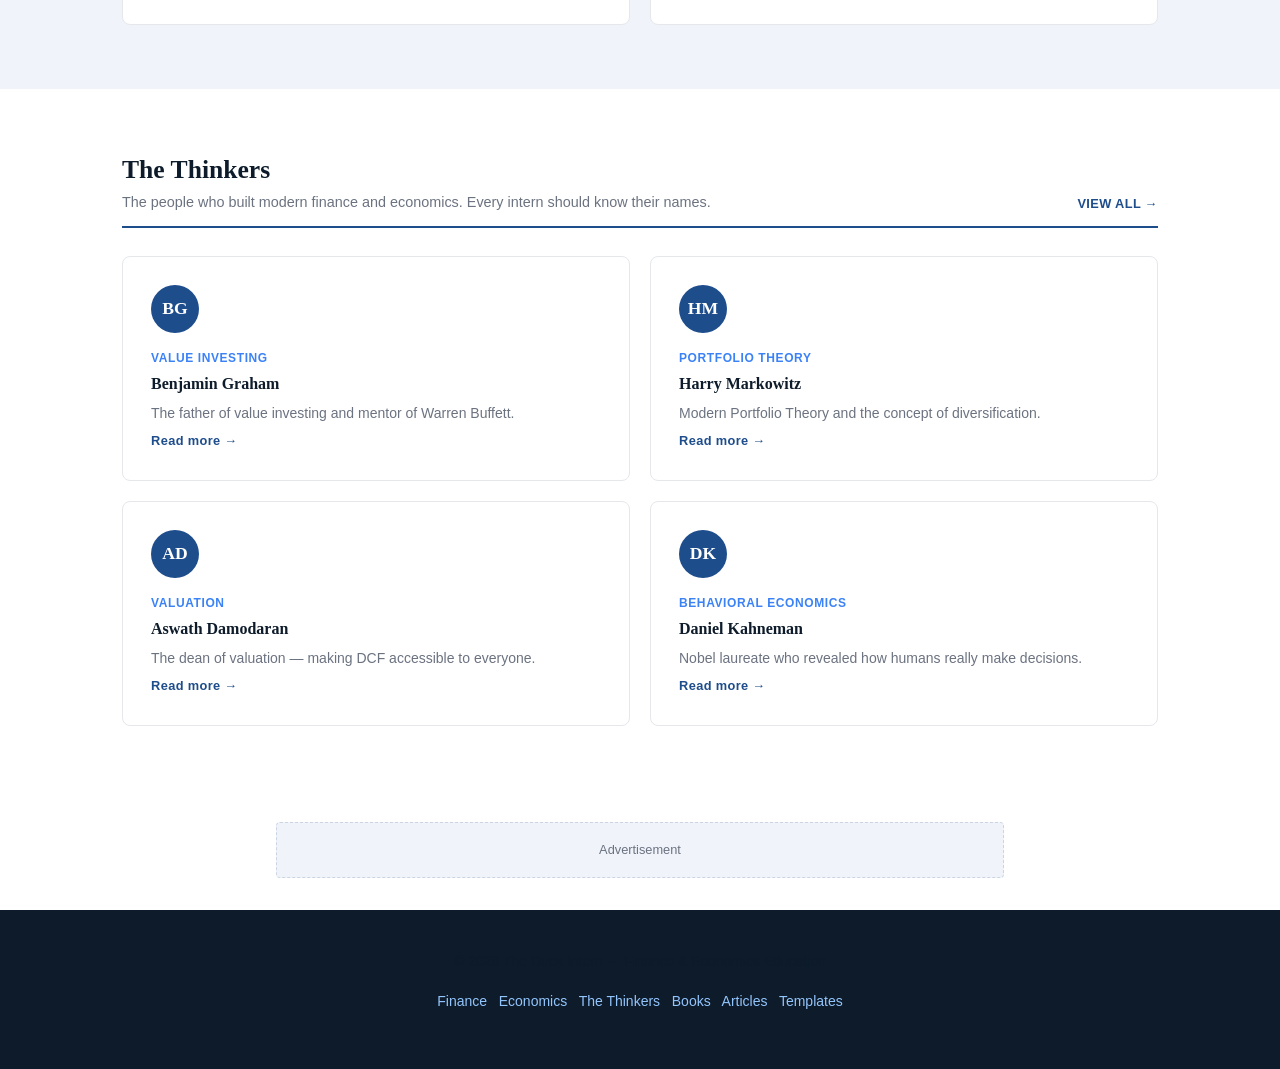
==== commit 90596ee6: "Finance Carrers adicionado" ====
--- a/index.html
+++ b/index.html
@@ -71,8 +71,8 @@
         <span class="card-link">Explore →</span>
       </a>
       <a href="finance/index.html" class="card">
-        <h3>Investment Banking</h3>
-        <p>M&A deal process, LBO mechanics, and capital markets basics.</p>
+        <h3>Finance Careers</h3>
+        <p>Investment Banking, Corporate Finance, Credit Analysis — explore the paths within finance.</p>
         <span class="card-link">Explore →</span>
       </a>
       <a href="finance/index.html" class="card">
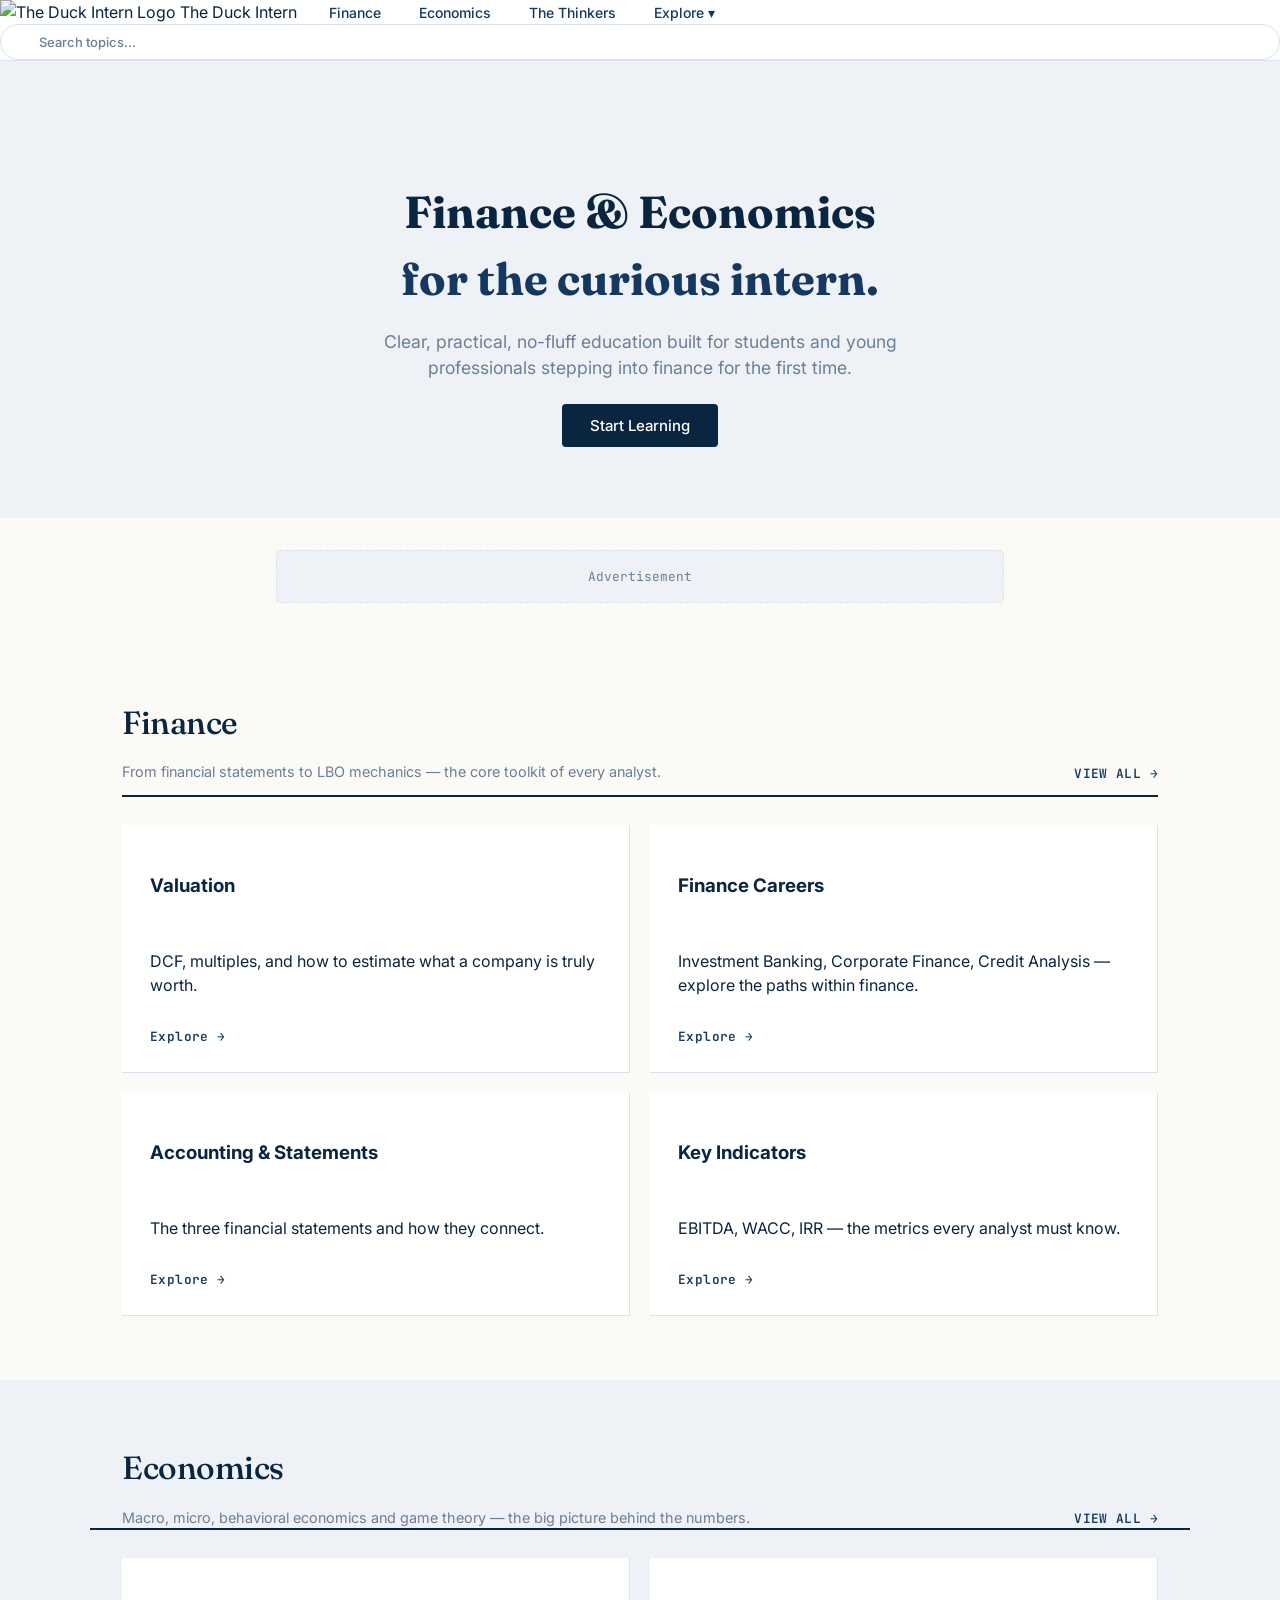
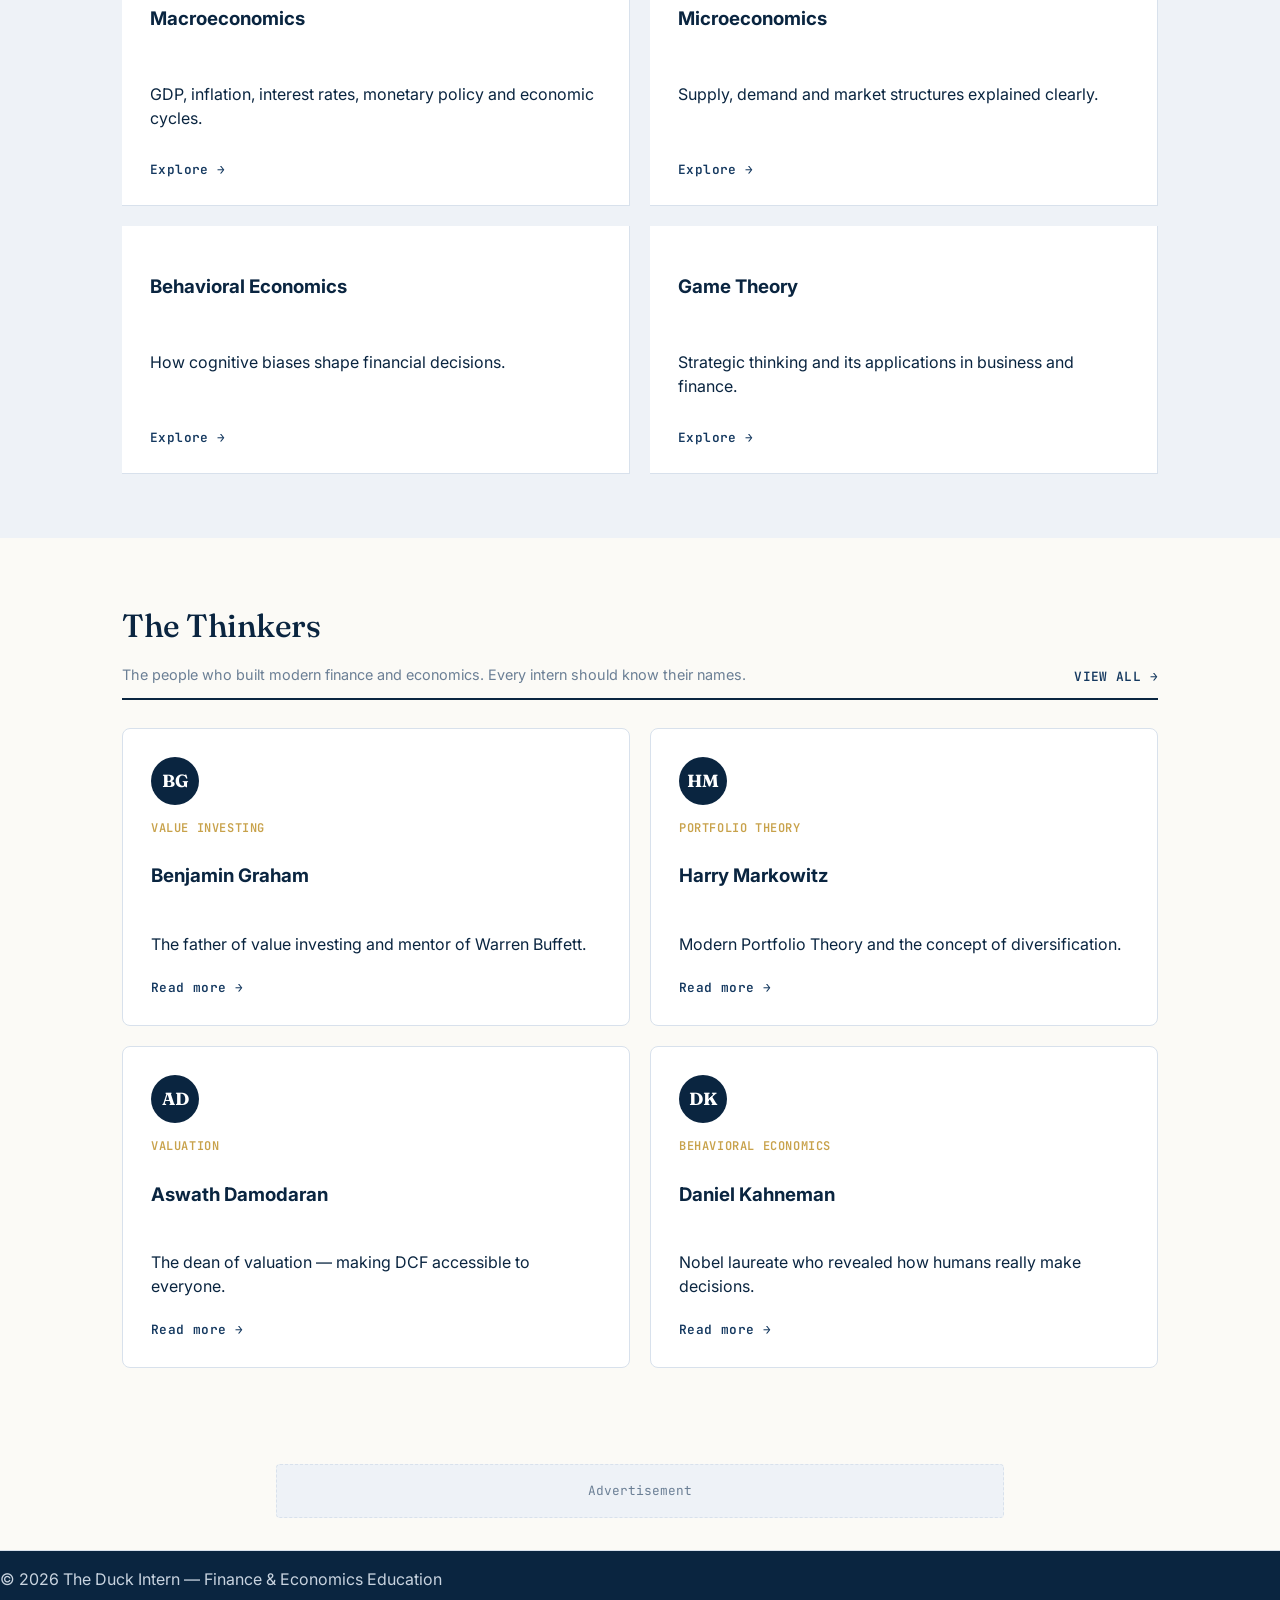
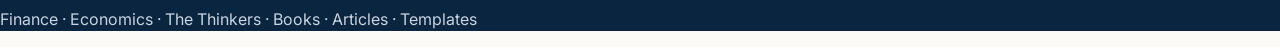
==== commit acd905c7: "atualizando legal" ====
--- a/index.html
+++ b/index.html
@@ -5,7 +5,11 @@
   <meta name="viewport" content="width=device-width, initial-scale=1.0"/>
   <meta name="description" content="The Duck Intern — Finance and economics education for students and young professionals."/>
   <title>The Duck Intern</title>
+  <link rel="preconnect" href="https://fonts.googleapis.com">
+  <link rel="preconnect" href="https://fonts.gstatic.com" crossorigin>
+  <link href="https://fonts.googleapis.com/css2?family=Fraunces:ital,opsz,wght@0,9..144,400;0,9..144,500;0,9..144,600;1,9..144,400&family=Inter:wght@400;500;600;700&family=JetBrains+Mono:wght@400;500&display=swap" rel="stylesheet">
   <link rel="stylesheet" href="style.css" />
+  
   <link rel="icon" href="assets/logo.png" type="image/png"/>
 </head>
 <body>
--- a/style.css
+++ b/style.css
@@ -1,436 +1,529 @@
-/* ========== RESET & BASE ========== */
-* {
-  margin: 0;
-  padding: 0;
-  box-sizing: border-box;
-}
-
-body {
-  font-family: 'Georgia', serif;
-  background-color: #FFFFFF;
-  color: #0D1B2A;
-  font-size: 16px;
-  line-height: 1.7;
-}
-
-a {
-  color: #1E4D8C;
-  text-decoration: none;
-}
-
-a:hover {
-  color: #3B82F6;
-  text-decoration: underline;
-}
-
-/* ========== TYPOGRAPHY ========== */
-h1, h2, h3, h4 {
-  font-family: 'Georgia', serif;
-  color: #0D1B2A;
-  line-height: 1.3;
-}
-
-p {
-  color: #0D1B2A;
-  margin-bottom: 1rem;
-}
+/* ========== RESET ========== */
+*{box-sizing:border-box}
+html,body{margin:0;padding:0}
+
+/* ========== VARIABLES ========== */
+:root{
+  --ink:#0A2540;
+  --ink-2:#14385F;
+  --ink-3:#3E5976;
+  --muted:#6B7F95;
+  --rule:#D8E1EC;
+  --rule-2:#EEF2F7;
+  --paper:#FBFAF6;
+  --paper-2:#F4F1E9;
+  --white:#ffffff;
+  --accent:#C8A24B;
+  --serif:'Fraunces','Times New Roman',serif;
+  --sans:'Inter','Helvetica Neue',Arial,sans-serif;
+  --mono:'JetBrains Mono',ui-monospace,monospace;
+}
+
+/* ========== BASE ========== */
+body{
+  font-family:var(--sans);
+  color:var(--ink);
+  background:var(--paper);
+  font-size:16px;
+  line-height:1.5;
+  -webkit-font-smoothing:antialiased;
+}
+a{color:inherit;text-decoration:none}
+
+/* ========== FONTS ========== */
+@import url('https://fonts.googleapis.com/css2?family=Fraunces:ital,opsz,wght@0,9..144,400;0,9..144,500;0,9..144,600;1,9..144,400&family=Inter:wght@400;500;600;700&family=JetBrains+Mono:wght@400;500&display=swap');
 
 /* ========== NAVBAR ========== */
-
-.navbar {
-  background-color: #FFFFFF;
-  border-bottom: 1px solid #E5E7EB;
-  padding: 0 2rem;
-  display: flex;
-  align-items: center;
-  justify-content: space-between;
-  height: 70px;
-  position: sticky;
-  top: 0;
-  z-index: 100;
-}
-
-.navbar-left {
-  display: flex;
-  align-items: center;
-  gap: 2rem;
-}
-
-.navbar-logo {
-  display: flex;
-  align-items: center;
-  gap: 10px;
-}
-
-.navbar-logo img {
-  height: 46px;
-  width: auto;
-}
-
-.navbar-logo span {
-  font-size: 17px;
-  font-weight: bold;
-  color: #1E4D8C;
-  font-family: 'Georgia', serif;
-  white-space: nowrap;
-}
-
-.navbar-links {
-  display: flex;
-  list-style: none;
-  gap: 1.5rem;
-}
-
-.navbar-links a {
-  font-size: 14px;
-  font-weight: 500;
-  color: #0D1B2A;
-  font-family: 'Arial', sans-serif;
-  letter-spacing: 0.02em;
-  white-space: nowrap;
-}
-
-.navbar-links a:hover {
-  color: #1E4D8C;
-  text-decoration: none;
-}
-
-.navbar-search {
-  display: flex;
-  align-items: center;
-  background-color: #F0F4FA;
-  border: 1px solid #E5E7EB;
-  border-radius: 20px;
-  padding: 6px 14px;
-  gap: 8px;
-}
-
-.navbar-search input {
-  border: none;
-  background: transparent;
-  outline: none;
-  font-size: 13px;
-  color: #0D1B2A;
-  font-family: 'Arial', sans-serif;
-  width: 180px;
-}
-
-.navbar-search input::placeholder {
-  color: #6B7280;
-}
-
-.navbar-search svg {
-  width: 15px;
-  height: 15px;
-  stroke: #6B7280;
-  flex-shrink: 0;
-}
-
-/* ========== HERO ========== */
-.hero {
-  background-color: #F0F4FA;
-  padding: 5rem 2rem;
-  text-align: center;
-}
-
-.hero h1 {
-  font-size: 2.8rem;
-  color: #0D1B2A;
-  margin-bottom: 1rem;
-}
-
-.hero h1 span {
-  color: #1E4D8C;
-}
-
-.hero p {
-  font-size: 1.1rem;
-  color: #6B7280;
-  max-width: 600px;
-  margin: 0 auto 2rem;
-}
-
-.hero-btn {
-  background-color: #1E4D8C;
-  color: #FFFFFF;
-  padding: 12px 28px;
-  border-radius: 4px;
-  font-size: 15px;
-  font-family: 'Arial', sans-serif;
-  font-weight: 500;
-  transition: background-color 0.2s;
-}
-
-.hero-btn:hover {
-  background-color: #3B82F6;
-  text-decoration: none;
-  color: #FFFFFF;
-}
-
-/* ========== SECTIONS ========== */
-.section {
-  padding: 4rem 2rem;
-  max-width: 1100px;
-  margin: 0 auto;
-}
-
-.section-title {
-  font-size: 1.6rem;
-  color: #0D1B2A;
-  margin-bottom: 0.4rem;
-}
-
-.section-subtitle {
-  font-size: 0.95rem;
-  color: #6B7280;
-  margin-bottom: 2.5rem;
-  font-family: 'Arial', sans-serif;
-}
-
-/* ========== CARDS MELHORADOS ========== */
-.card {
-  background-color: #FFFFFF;
-  border: 1px solid #E5E7EB;
-  border-radius: 8px;
-  padding: 1.75rem;
-  transition: border-color 0.2s, box-shadow 0.2s, transform 0.2s;
-  display: flex;
-  flex-direction: column;
-  gap: 0.5rem;
-}
-
-.card:hover {
-  border-color: #1E4D8C;
-  box-shadow: 0 6px 20px rgba(30, 77, 140, 0.12);
-  transform: translateY(-3px);
-  text-decoration: none;
-}
-
-.card-icon {
-  font-size: 2rem;
-  margin-bottom: 0.25rem;
-}
-
-.card h3 {
-  font-size: 1.05rem;
-  font-weight: bold;
-  color: #0D1B2A;
-  margin-bottom: 0.25rem;
-}
-
-.card p {
-  font-size: 0.875rem;
-  color: #6B7280;
-  font-family: 'Arial', sans-serif;
-  margin-bottom: 0;
-  line-height: 1.6;
-}
-
-.card-link {
-  margin-top: auto;
-  font-size: 0.8rem;
-  font-weight: 600;
-  color: #1E4D8C;
-  font-family: 'Arial', sans-serif;
-  letter-spacing: 0.03em;
-}
-
-/* ========== SECTION HEADER ========== */
-.section-header {
-  display: flex;
-  align-items: flex-end;
-  justify-content: space-between;
-  margin-bottom: 1.75rem;
-  border-bottom: 2px solid #1E4D8C;
-  padding-bottom: 0.75rem;
-}
-
-.section-header a {
-  font-size: 0.8rem;
-  font-family: 'Arial', sans-serif;
-  font-weight: 600;
-  color: #1E4D8C;
-  letter-spacing: 0.03em;
-  text-transform: uppercase;
-}
-
-.section-header a:hover {
-  color: #3B82F6;
-  text-decoration: none;
-}
-
-.section-title {
-  font-size: 1.6rem;
-  color: #0D1B2A;
-  margin-bottom: 0.2rem;
-}
-
-.section-subtitle {
-  font-size: 0.9rem;
-  color: #6B7280;
-  font-family: 'Arial', sans-serif;
-  margin-bottom: 0;
-}
-
-/* ========== THINKERS CARDS ========== */
-.thinker-card {
-  background-color: #FFFFFF;
-  border: 1px solid #E5E7EB;
-  border-radius: 8px;
-  padding: 1.75rem;
-  display: flex;
-  flex-direction: column;
-  gap: 0.4rem;
-  transition: border-color 0.2s, box-shadow 0.2s, transform 0.2s;
-}
-
-.thinker-card:hover {
-  border-color: #1E4D8C;
-  box-shadow: 0 6px 20px rgba(30, 77, 140, 0.12);
-  transform: translateY(-3px);
-  text-decoration: none;
-}
-
-.thinker-initial {
-  width: 48px;
-  height: 48px;
-  background-color: #1E4D8C;
-  color: #FFFFFF;
-  border-radius: 50%;
-  display: flex;
-  align-items: center;
-  justify-content: center;
-  font-size: 1.1rem;
-  font-weight: bold;
-  font-family: 'Georgia', serif;
-  margin-bottom: 0.5rem;
-}
-
-.thinker-card h3 {
-  font-size: 1rem;
-  font-weight: bold;
-  color: #0D1B2A;
-}
-
-.thinker-card .thinker-area {
-  font-size: 0.75rem;
-  font-family: 'Arial', sans-serif;
-  font-weight: 600;
-  color: #3B82F6;
-  text-transform: uppercase;
-  letter-spacing: 0.05em;
-}
-
-.thinker-card p {
-  font-size: 0.875rem;
-  color: #6B7280;
-  font-family: 'Arial', sans-serif;
-  margin-bottom: 0;
-  line-height: 1.6;
-}
+.navbar{
+  background:var(--white);
+  border-bottom:1px solid var(--rule);
+  position:sticky;top:0;z-index:40;
+}
+.navbar-inner{
+  max-width:1320px;margin:0 auto;
+  padding:18px 32px;
+  display:grid;
+  grid-template-columns:1fr auto 1fr;
+  align-items:center;gap:24px;
+}
+.navbar-left{display:flex;align-items:center;gap:14px}
+.navbar-logo img{height:46px;width:auto}
+.navbar-logo-text{display:flex;flex-direction:column;line-height:1}
+.navbar-logo-text .brand-name{
+  font-family:var(--serif);font-weight:600;
+  font-size:22px;letter-spacing:-.01em;
+  color:var(--ink);
+}
+.navbar-logo-text .brand-sub{
+  font-family:var(--mono);font-size:10px;
+  letter-spacing:.2em;text-transform:uppercase;
+  color:var(--muted);margin-top:4px;
+}
+.navbar-links{
+  display:flex;gap:2px;justify-content:center;
+  list-style:none;margin:0;padding:0;
+}
+.navbar-links a{
+  font-size:14px;font-weight:500;
+  padding:10px 18px;border-radius:999px;
+  color:var(--ink-2);
+  transition:background .15s,color .15s;
+  position:relative;
+}
+.navbar-links a:hover{background:var(--rule-2)}
+.navbar-links a.active{
+  color:var(--ink);background:#EAF0F7;
+}
+.navbar-links a.active::after{
+  content:'';position:absolute;
+  left:50%;bottom:-19px;transform:translateX(-50%);
+  width:24px;height:2px;background:var(--ink);
+}
+.navbar-right{
+  display:flex;justify-content:flex-end;align-items:center;gap:10px;
+}
+.navbar-search{
+  display:flex;align-items:center;gap:8px;
+  border:1px solid var(--rule);border-radius:999px;
+  padding:8px 14px 8px 12px;
+  background:var(--white);min-width:220px;
+  transition:border-color .15s,box-shadow .15s;
+}
+.navbar-search:focus-within{
+  border-color:var(--ink);
+  box-shadow:0 0 0 3px rgba(10,37,64,.08);
+}
+.navbar-search svg{flex:0 0 16px;color:var(--muted)}
+.navbar-search input{
+  border:0;outline:0;background:transparent;
+  font:500 13px var(--sans);color:var(--ink);width:100%;
+}
+.navbar-search input::placeholder{color:var(--muted)}
+
+/* ========== DROPDOWN ========== */
+.dropdown{position:relative}
+.dropdown-menu{
+  display:none;position:absolute;
+  top:calc(100% + 8px);left:0;
+  background:var(--white);
+  border:1px solid var(--rule);
+  border-radius:8px;min-width:200px;
+  box-shadow:0 8px 24px rgba(0,0,0,.08);
+  z-index:200;padding:.5rem 0;
+}
+.dropdown:hover .dropdown-menu{display:block}
+.dropdown-menu li{list-style:none}
+.dropdown-menu li a{
+  display:flex;align-items:center;
+  justify-content:space-between;
+  padding:.65rem 1.25rem;
+  font-size:14px;color:var(--ink);
+  transition:background .15s,color .15s;
+}
+.dropdown-menu li a:hover{
+  background:var(--rule-2);color:var(--ink-2);
+}
+
+/* ========== BREADCRUMB ========== */
+.breadcrumb{
+  max-width:1320px;margin:0 auto;
+  padding:22px 24px 0;
+  font-family:var(--mono);
+  font-size:11px;letter-spacing:.12em;
+  text-transform:uppercase;color:var(--muted);
+  display:flex;align-items:center;gap:10px;
+}
+.breadcrumb a:hover{color:var(--ink)}
+.breadcrumb .sep{opacity:.5}
+.breadcrumb .here{color:var(--ink)}
+
+/* ========== PAGE HERO ========== */
+.page-hero{
+  max-width:1320px;margin:0 auto;
+  padding:28px 24px 40px;
+  border-bottom:1px solid var(--rule);
+  display:grid;
+  grid-template-columns:1.1fr .9fr;
+  gap:40px;align-items:end;
+}
+.page-kicker{
+  font-family:var(--mono);font-size:11px;
+  letter-spacing:.18em;text-transform:uppercase;
+  color:var(--ink-2);
+  display:flex;align-items:center;gap:10px;
+  margin-bottom:18px;
+}
+.page-kicker .bar{width:28px;height:1px;background:var(--ink)}
+.page-hero h1{
+  font-family:var(--serif);font-weight:500;
+  font-size:clamp(48px,6vw,88px);
+  line-height:.95;letter-spacing:-.025em;
+  margin:0 0 18px;color:var(--ink);
+}
+.page-hero h1 em{font-style:italic;font-weight:400;color:var(--ink-2)}
+.page-hero .lede{
+  font-family:var(--serif);
+  font-size:18px;line-height:1.5;
+  color:var(--ink-3);max-width:58ch;
+  margin:0;font-weight:400;
+}
+.hero-meta{
+  display:flex;flex-direction:column;gap:18px;
+  padding-left:32px;border-left:1px solid var(--rule);
+}
+.meta-row{
+  display:flex;justify-content:space-between;
+  font-family:var(--mono);font-size:11px;
+  letter-spacing:.1em;text-transform:uppercase;
+  color:var(--muted);
+}
+.meta-row b{color:var(--ink);font-weight:500}
+.hero-quote{
+  font-family:var(--serif);font-style:italic;
+  font-size:16px;line-height:1.55;color:var(--ink-2);
+  padding-top:16px;border-top:1px solid var(--rule);
+}
+.hero-quote cite{
+  display:block;font-style:normal;
+  font-family:var(--mono);font-size:10px;
+  letter-spacing:.15em;text-transform:uppercase;
+  color:var(--muted);margin-top:10px;
+}
+
+/* ========== MAIN LAYOUT ========== */
+.page-main{
+  max-width:1320px;margin:0 auto;
+  padding:24px 24px 80px;
+  display:grid;
+  grid-template-columns:minmax(0, 1fr) 260px;
+  gap:32px;
+}
+@media(max-width:1080px){
+  .page-main{grid-template-columns:1fr}
+}
+/* ========== SECTION HEADERS ========== */
+.section-head{
+  display:flex;align-items:baseline;
+  justify-content:space-between;
+  padding-bottom:16px;
+  border-bottom:2px solid var(--ink);
+  margin-bottom:28px;
+}
+.section-head .title-group{
+  display:flex;align-items:baseline;gap:18px;
+}
+.section-num{
+  font-family:var(--mono);font-size:12px;
+  color:var(--muted);letter-spacing:.12em;
+}
+.section-title{
+  font-family:var(--serif);font-weight:500;
+  font-size:32px;letter-spacing:-.015em;
+  color:var(--ink);margin:0;
+}
+.section-sub{
+  font-family:var(--mono);font-size:11px;
+  letter-spacing:.14em;text-transform:uppercase;
+  color:var(--muted);
+}
+
+/* ========== TOPIC CARDS ========== */
+.topic-section{margin-top:56px}
+.topic-section:first-child{margin-top:0}
+
+.topic-grid{
+  display:grid;grid-template-columns:1fr 1fr;gap:0;
+  border-top:1px solid var(--rule);
+  border-left:1px solid var(--rule);
+}
+.card{
+  border-right:1px solid var(--rule);
+  border-bottom:1px solid var(--rule);
+  padding:28px 28px 26px;
+  background:var(--white);
+  cursor:pointer;position:relative;
+  transition:background .15s;
+  display:flex;flex-direction:column;gap:14px;
+  min-height:200px;
+}
+.card:hover{background:#F7FAFD}
+.card:hover .card-title{color:var(--ink-2)}
+.card:hover .card-arrow{opacity:1;transform:translate(2px,-2px)}
+.card-top{
+  display:flex;justify-content:space-between;
+  align-items:flex-start;gap:16px;
+}
+.card-num{
+  font-family:var(--mono);font-size:11px;
+  letter-spacing:.12em;color:var(--muted);
+}
+.card-time{
+  font-family:var(--mono);font-size:11px;
+  letter-spacing:.08em;color:var(--muted);
+}
+.card-arrow{
+  position:absolute;top:22px;right:22px;
+  width:22px;height:22px;
+  opacity:.35;color:var(--ink);
+  transition:opacity .15s,transform .15s;
+}
+.card-title{
+  font-family:var(--serif);font-weight:500;
+  font-size:22px;line-height:1.15;
+  letter-spacing:-.01em;color:var(--ink);
+  margin:0;padding-right:28px;
+}
+.card-desc{
+  font-size:14px;line-height:1.55;
+  color:var(--ink-3);margin:0;max-width:42ch;
+}
+.card-tag{
+  margin-top:auto;
+  font-family:var(--mono);font-size:10px;
+  letter-spacing:.14em;text-transform:uppercase;
+  color:var(--muted);
+  display:flex;align-items:center;gap:8px;
+}
+.card-tag .dot{
+  width:5px;height:5px;border-radius:50%;
+  background:var(--accent);
+}
+
+/* ========== SLIDER ========== */
+.slider-container{position:relative;overflow:hidden}
+.slider-track{display:flex;transition:transform .4s ease}
+.slider-page{min-width:100%;display:flex;flex-direction:column;gap:1rem}
+.slider-label{
+  font-family:var(--mono);font-size:11px;
+  letter-spacing:.14em;text-transform:uppercase;
+  color:var(--ink-2);margin-bottom:.5rem;
+  font-weight:500;
+}
+.slider-dots{
+  display:flex;justify-content:center;
+  gap:8px;margin-top:1.25rem;
+}
+.slider-dot{
+  width:8px;height:8px;border-radius:50%;
+  background:var(--rule);cursor:pointer;
+  transition:background .2s;border:none;padding:0;
+}
+.slider-dot.active{background:var(--ink)}
+.slider-nav{
+  display:flex;justify-content:space-between;
+  align-items:center;margin-top:1rem;
+}
+.slider-btn{
+  background:transparent;
+  border:1px solid var(--rule);border-radius:50%;
+  width:36px;height:36px;cursor:pointer;
+  font-size:16px;color:var(--ink-2);
+  display:flex;align-items:center;justify-content:center;
+  transition:background .2s,border-color .2s;
+}
+.slider-btn:hover{
+  background:var(--rule-2);border-color:var(--ink);
+}
+
+/* ========== SIDEBAR ========== */
+aside{
+  position:sticky;top:96px;
+  align-self:start;
+  display:flex;flex-direction:column;gap:40px;
+  min-width:0;
+}
+.side-title{
+  font-family:var(--mono);font-size:11px;
+  letter-spacing:.2em;text-transform:uppercase;
+  color:var(--ink);padding-bottom:12px;
+  border-bottom:1px solid var(--ink);
+  margin-bottom:0;
+}
+.thinker{
+  display:flex;gap:14px;align-items:flex-start;
+  padding:18px 0;border-bottom:1px solid var(--rule);
+  cursor:pointer;
+}
+.thinker:hover .thinker-name{
+  color:var(--ink-2);
+  text-decoration:underline;
+  text-underline-offset:3px;
+}
+.thinker-portrait{
+  width:48px;height:48px;flex:0 0 48px;
+  border-radius:50%;background:var(--ink);
+  color:var(--white);
+  display:flex;align-items:center;justify-content:center;
+  font-family:var(--serif);font-weight:500;
+  font-size:17px;letter-spacing:.02em;
+}
+.thinker-body{flex:1;min-width:0}
+.thinker-name{
+  font-family:var(--serif);font-weight:500;
+  font-size:16px;color:var(--ink);
+  margin:0 0 3px;line-height:1.2;
+}
+.thinker-years{
+  font-family:var(--mono);font-size:10px;
+  letter-spacing:.1em;color:var(--muted);margin:0 0 6px;
+}
+.thinker-desc{
+  font-size:12px;line-height:1.45;
+  color:var(--ink-3);margin:0;
+  overflow:hidden;
+  display:-webkit-box;
+  -webkit-line-clamp:3;
+  -webkit-box-orient:vertical;
+}
+.side-cta{
+  display:inline-flex;align-items:center;gap:8px;
+  font-family:var(--sans);font-size:12px;
+  font-weight:600;color:var(--ink);
+  margin-top:14px;padding-bottom:4px;
+  border-bottom:1px solid var(--ink);
+}
+
+/* ========== FOOTER ========== */
+.footer{
+  border-top:1px solid var(--rule);
+  background:var(--ink);color:#C8D3DF;
+}
+.footer-inner{
+  max-width:1320px;margin:0 auto;
+  padding:48px 32px;
+  display:grid;
+  grid-template-columns:2fr 1fr 1fr 1fr;
+  gap:40px;
+}
+.footer h4{
+  font-family:var(--mono);font-size:11px;
+  letter-spacing:.18em;text-transform:uppercase;
+  color:#fff;margin:0 0 14px;font-weight:500;
+}
+.footer ul{
+  list-style:none;padding:0;margin:0;
+  display:flex;flex-direction:column;
+  gap:8px;font-size:13px;
+}
+.footer ul a:hover{color:#fff}
+.footer-brand p{
+  font-family:var(--serif);font-size:15px;
+  line-height:1.5;color:#C8D3DF;
+  max-width:36ch;margin:12px 0 0;
+}
+.footer-legal{
+  border-top:1px solid #1b3a5a;
+  padding:20px 32px;
+  font-family:var(--mono);font-size:11px;
+  letter-spacing:.1em;text-transform:uppercase;
+  color:#8FA1B6;
+  display:flex;justify-content:space-between;
+  max-width:1320px;margin:0 auto;
+}
+
 /* ========== AD BANNER ========== */
-.ad-banner {
-  background-color: #F0F4FA;
-  border: 1px dashed #CBD5E1;
-  border-radius: 4px;
-  padding: 1rem;
-  text-align: center;
-  color: #6B7280;
-  font-size: 0.8rem;
-  font-family: 'Arial', sans-serif;
-  margin: 2rem auto;
-  max-width: 728px;
-}
-
-/* ========== FOOTER ========== */
-.footer {
-  background-color: #0D1B2A;
-  color: #E5E7EB;
-  text-align: center;
-  padding: 2.5rem 2rem;
-  font-family: 'Arial', sans-serif;
-  font-size: 0.875rem;
-}
-
-.footer a {
-  color: #93C5FD;
-}
-
-.footer a:hover {
-  color: #FFFFFF;
-}
-
-/* ========== SECTION ALT (fundo azul claro) ========== */
-.section-alt {
-  background-color: #F0F4FA;
-  max-width: 100%;
-  padding: 4rem 0;
-}
-
-.section-alt > * {
-  max-width: 1100px;
-  margin-left: auto;
-  margin-right: auto;
-  padding: 0 2rem;
-}
-
-/* ========== CARDS GRID ========== */
-.cards-grid {
-  display: grid;
-  grid-template-columns: repeat(2, 1fr);
-  gap: 1.25rem;
-}
-
-
-/* ========== DROPDOWN MENU ========== */
-.dropdown {
-  position: relative;
-}
-
-.dropdown-toggle {
-  cursor: pointer;
-}
-
-.dropdown-menu {
-  display: none;
-  position: absolute;
-  top: 100%;
-  left: 0;
-  background-color: #FFFFFF;
-  border: 1px solid #E5E7EB;
-  border-radius: 6px;
-  min-width: 200px;
-  box-shadow: 0 8px 24px rgba(0, 0, 0, 0.08);
-  z-index: 200;
-  padding: 0.5rem 0;
-}
-
-.dropdown:hover .dropdown-menu {
-  display: block;
-}
-
-.dropdown-menu li {
-  list-style: none;
-}
-
-.dropdown-menu li a {
-  display: flex;
-  align-items: center;
-  justify-content: space-between;
-  padding: 0.65rem 1.25rem;
-  font-size: 14px;
-  font-family: 'Arial', sans-serif;
-  color: #0D1B2A;
-  transition: background-color 0.15s, color 0.15s;
-}
-
-.dropdown-menu li a:hover {
-  background-color: #F0F4FA;
-  color: #1E4D8C;
-  text-decoration: none;
-}
-
-.dropdown-menu li a span {
-  font-size: 10px;
-  color: #6B7280;
+.ad-banner{
+  background:var(--rule-2);
+  border:1px dashed var(--rule);
+  border-radius:4px;padding:1rem;
+  text-align:center;color:var(--muted);
+  font-size:.8rem;font-family:var(--mono);
+  margin:2rem auto;max-width:728px;
+}
+
+/* ========== HOMEPAGE ========== */
+.hero{
+  background:var(--rule-2);
+  padding:5rem 2rem;text-align:center;
+}
+.hero h1{
+  font-family:var(--serif);
+  font-size:2.8rem;color:var(--ink);margin-bottom:1rem;
+}
+.hero h1 span{color:var(--ink-2)}
+.hero p{
+  font-size:1.1rem;color:var(--muted);
+  max-width:600px;margin:0 auto 2rem;
+}
+.hero-btn{
+  background:var(--ink);color:var(--white);
+  padding:12px 28px;border-radius:4px;
+  font-size:15px;font-family:var(--sans);
+  font-weight:500;transition:background .2s;
+}
+.hero-btn:hover{background:var(--ink-2)}
+
+.section{
+  padding:4rem 2rem;
+  max-width:1100px;margin:0 auto;
+}
+.cards-grid{
+  display:grid;
+  grid-template-columns:repeat(2,1fr);
+  gap:1.25rem;
+}
+.section-header{
+  display:flex;align-items:flex-end;
+  justify-content:space-between;
+  margin-bottom:1.75rem;
+  border-bottom:2px solid var(--ink);
+  padding-bottom:.75rem;
+}
+.section-header a{
+  font-size:.8rem;font-family:var(--mono);
+  font-weight:600;color:var(--ink-2);
+  letter-spacing:.03em;text-transform:uppercase;
+}
+.section-header a:hover{color:var(--ink-3)}
+.section-subtitle{
+  font-size:.9rem;color:var(--muted);
+  font-family:var(--sans);margin-bottom:0;
+}
+.section-alt{
+  background:var(--rule-2);
+  max-width:100%;padding:4rem 0;
+}
+.section-alt>*{
+  max-width:1100px;
+  margin-left:auto;margin-right:auto;
+  padding:0 2rem;
+}
+.card-link{
+  margin-top:auto;font-size:.8rem;
+  font-weight:600;color:var(--ink-2);
+  font-family:var(--mono);letter-spacing:.03em;
+}
+.thinker-area{
+  font-size:.75rem;font-family:var(--mono);
+  font-weight:600;color:var(--accent);
+  text-transform:uppercase;letter-spacing:.05em;
+}
+.thinker-initial{
+  width:48px;height:48px;
+  background:var(--ink);color:var(--white);
+  border-radius:50%;
+  display:flex;align-items:center;justify-content:center;
+  font-size:1.1rem;font-weight:bold;
+  font-family:var(--serif);margin-bottom:.5rem;
+}
+.thinker-card{
+  background:var(--white);
+  border:1px solid var(--rule);
+  border-radius:8px;padding:1.75rem;
+  display:flex;flex-direction:column;gap:.4rem;
+  transition:border-color .2s,box-shadow .2s,transform .2s;
+}
+.thinker-card:hover{
+  border-color:var(--ink);
+  box-shadow:0 6px 20px rgba(10,37,64,.12);
+  transform:translateY(-3px);
+}
+
+/* ========== RESPONSIVE ========== */
+@media(max-width:780px){
+  .navbar-inner{grid-template-columns:1fr auto}
+  .navbar-links{display:none}
+  .page-hero{grid-template-columns:1fr;gap:28px}
+  .topic-grid{grid-template-columns:1fr}
+  .footer-inner{grid-template-columns:1fr 1fr}
 }
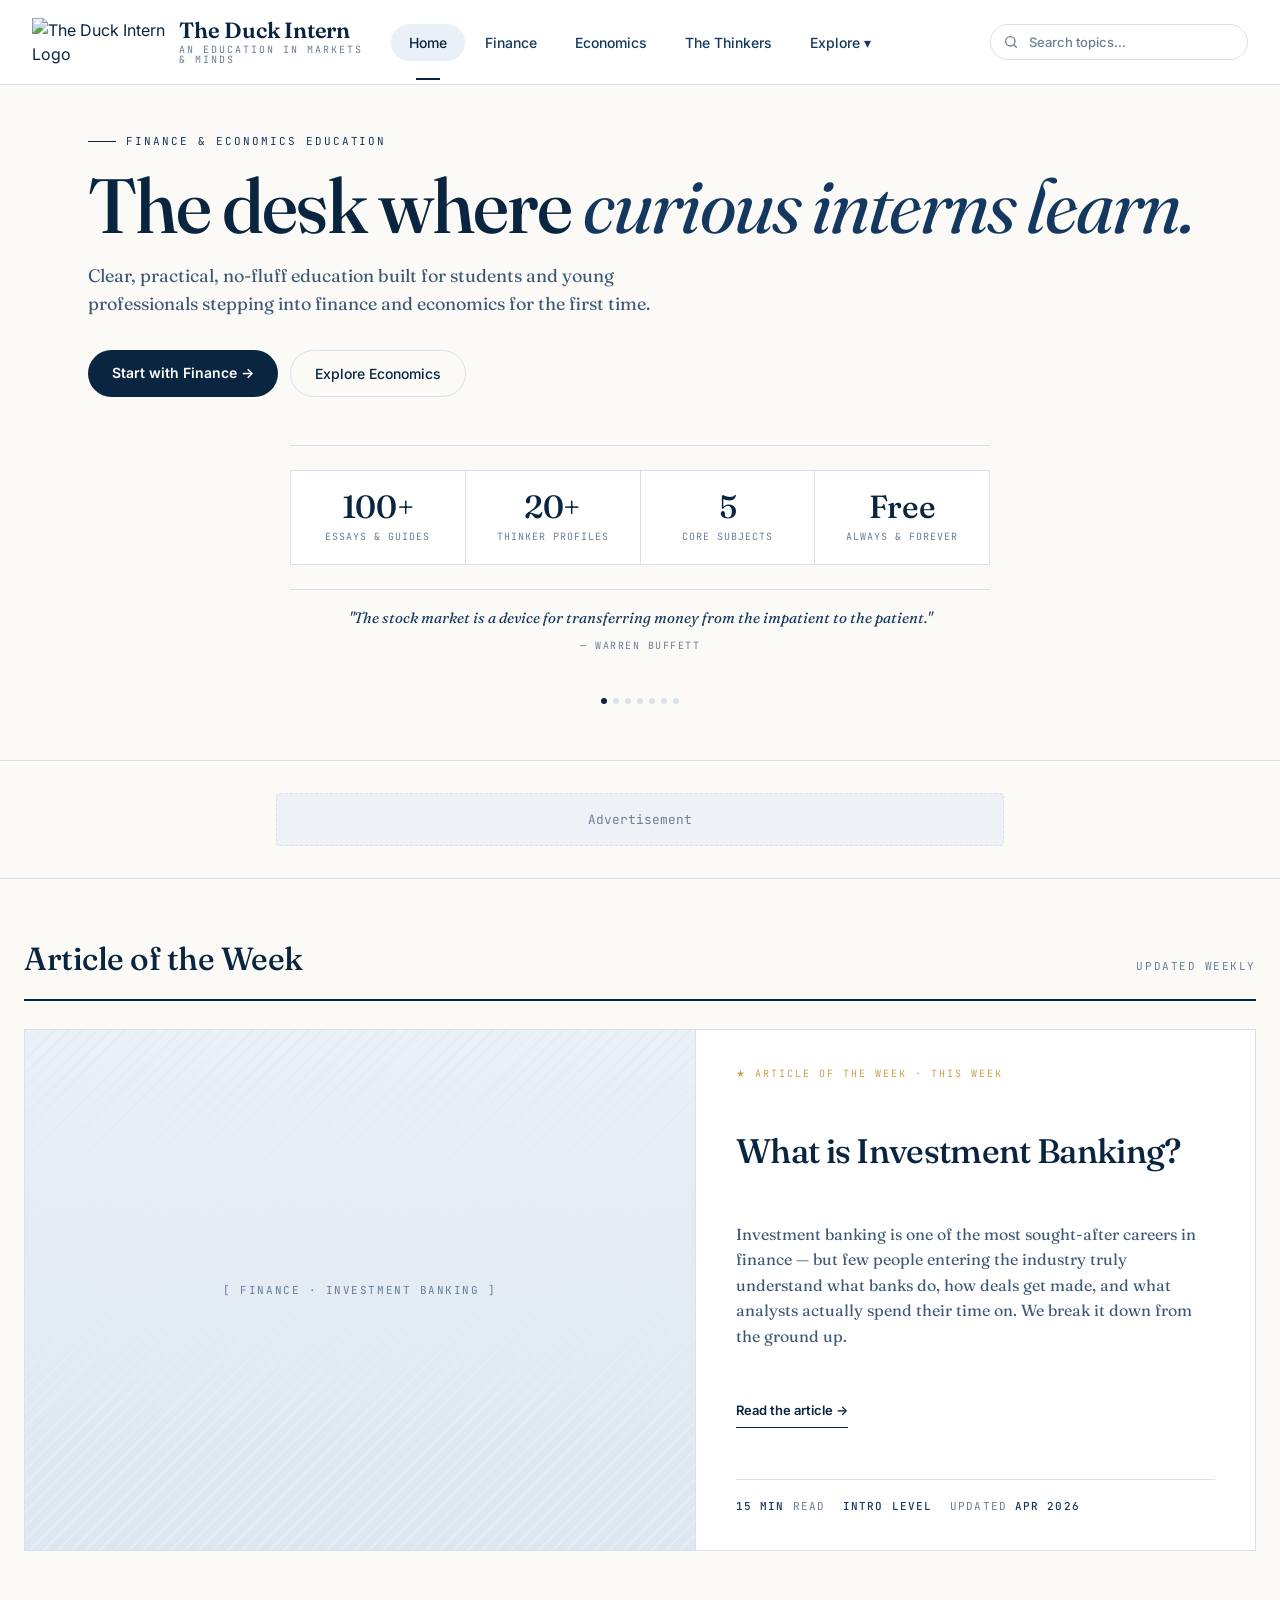
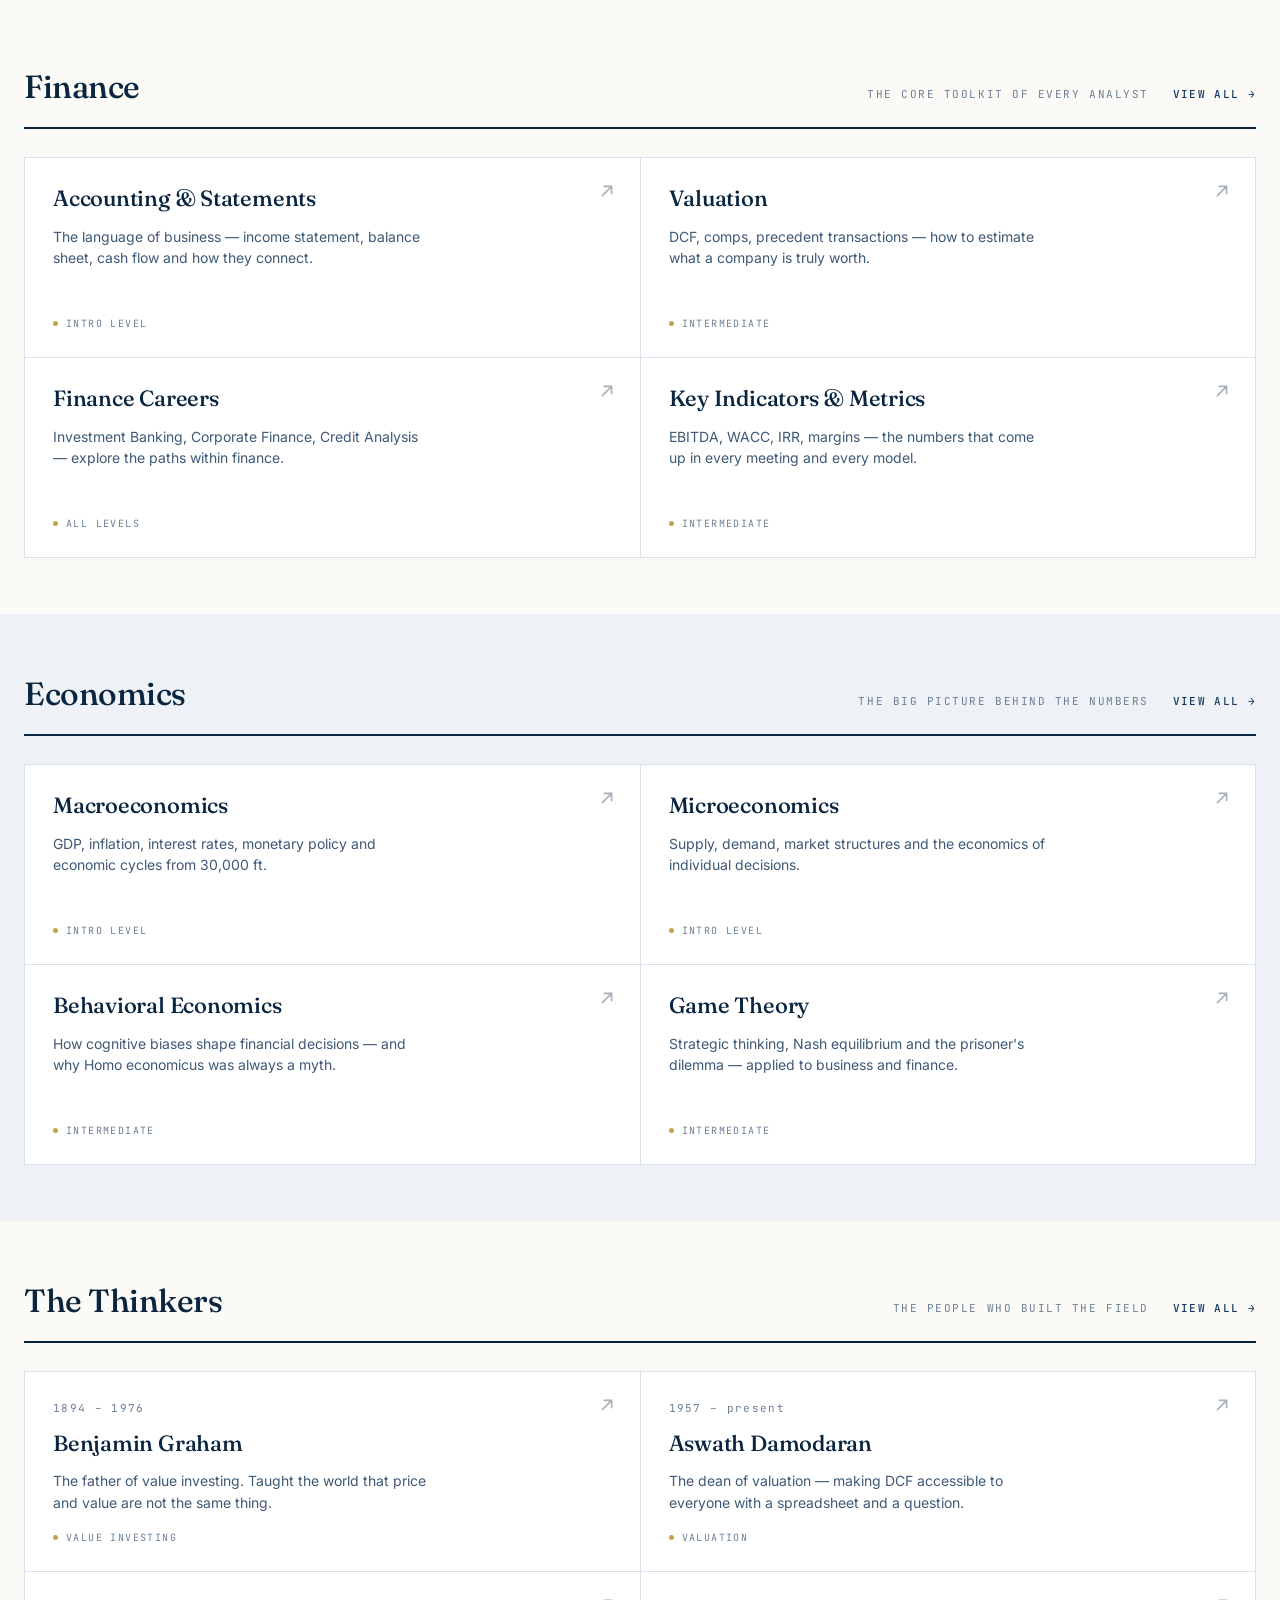
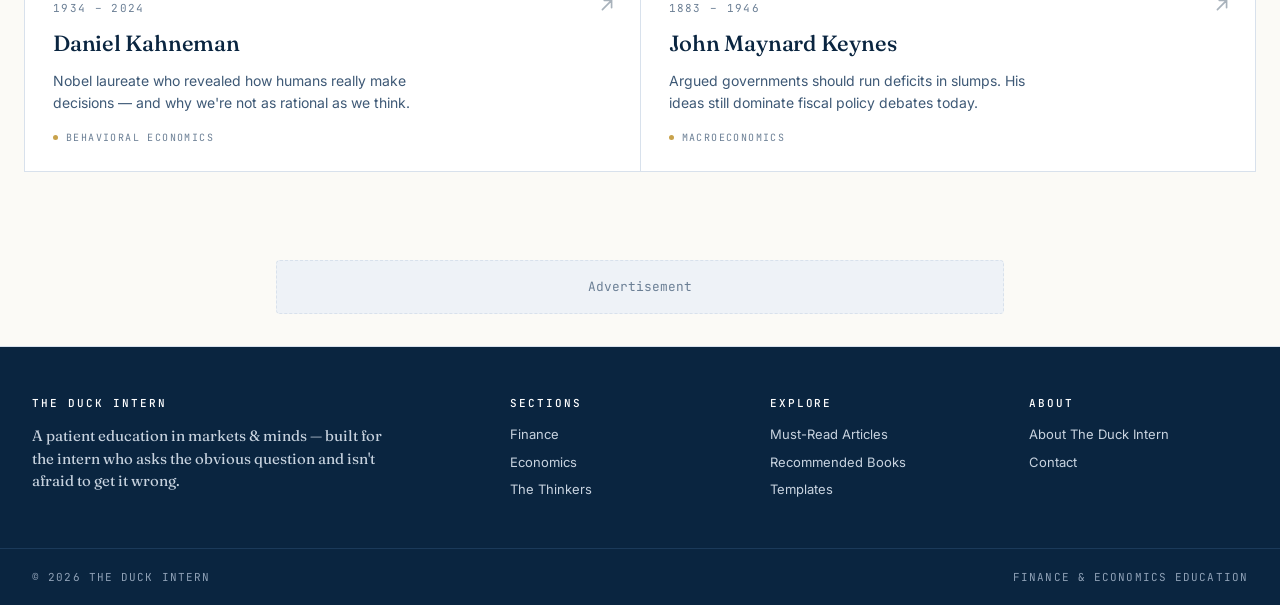
==== commit da172402: "homepage - nova" ====
--- a/index.html
+++ b/index.html
@@ -9,21 +9,24 @@
   <link rel="preconnect" href="https://fonts.gstatic.com" crossorigin>
   <link href="https://fonts.googleapis.com/css2?family=Fraunces:ital,opsz,wght@0,9..144,400;0,9..144,500;0,9..144,600;1,9..144,400&family=Inter:wght@400;500;600;700&family=JetBrains+Mono:wght@400;500&display=swap" rel="stylesheet">
   <link rel="stylesheet" href="style.css" />
-  
   <link rel="icon" href="assets/logo.png" type="image/png"/>
 </head>
 <body>
 
   <!-- NAVBAR -->
-
-<!-- NAVBAR -->
   <nav class="navbar">
-    <div class="navbar-left">
-      <div class="navbar-logo">
-        <img src="assets/logo.png" alt="The Duck Intern Logo" />
-        <span>The Duck Intern</span>
+    <div class="navbar-inner">
+      <div class="navbar-left">
+        <a href="index.html" class="navbar-logo">
+          <img src="assets/logo.png" alt="The Duck Intern Logo" />
+        </a>
+        <div class="navbar-logo-text">
+          <span class="brand-name">The Duck Intern</span>
+          <span class="brand-sub">An Education in Markets & Minds</span>
+        </div>
       </div>
       <ul class="navbar-links">
+        <li><a href="index.html" class="active">Home</a></li>
         <li><a href="finance/index.html">Finance</a></li>
         <li><a href="economics/index.html">Economics</a></li>
         <li><a href="thinkers/index.html">The Thinkers</a></li>
@@ -36,153 +39,316 @@
           </ul>
         </li>
       </ul>
-    </div>
-    <div class="navbar-search">
-      <svg viewBox="0 0 24 24" fill="none" stroke-width="2" stroke-linecap="round" stroke-linejoin="round">
-        <circle cx="11" cy="11" r="8"/>
-        <line x1="21" y1="21" x2="16.65" y2="16.65"/>
-      </svg>
-      <input type="text" placeholder="Search topics..." />
+      <div class="navbar-right">
+        <div class="navbar-search">
+          <svg width="16" height="16" viewBox="0 0 24 24" fill="none" stroke="currentColor" stroke-width="2" stroke-linecap="round">
+            <circle cx="11" cy="11" r="7"/><path d="m20 20-3.5-3.5"/>
+          </svg>
+          <input placeholder="Search topics…" />
+        </div>
+      </div>
     </div>
   </nav>
-  
+
   <!-- HERO -->
-  <section class="hero">
-    <h1>Finance & Economics<br><span>for the curious intern.</span></h1>
-    <p>Clear, practical, no-fluff education built for students and young professionals stepping into finance for the first time.</p>
-    <a href="finance/index.html" class="hero-btn">Start Learning</a>
+  <header class="home-hero">
+    <div class="home-hero-inner">
+      <div class="home-hero-left">
+        <div class="page-kicker"><span class="bar"></span>Finance & Economics Education</div>
+        <h1>The desk where <em>curious interns learn.</em></h1>
+        <p class="lede">Clear, practical, no-fluff education built for students and young professionals stepping into finance and economics for the first time.</p>
+        <div class="home-hero-actions">
+          <a href="finance/index.html" class="hero-btn-primary">Start with Finance →</a>
+          <a href="economics/index.html" class="hero-btn-secondary">Explore Economics</a>
+        </div>
+      </div>
+      <div class="home-hero-right">
+        <div class="home-stats">
+          <div class="home-stat">
+            <b>100+</b>
+            <span>Essays & guides</span>
+          </div>
+          <div class="home-stat">
+            <b>20+</b>
+            <span>Thinker profiles</span>
+          </div>
+          <div class="home-stat">
+            <b>5</b>
+            <span>Core subjects</span>
+          </div>
+          <div class="home-stat">
+            <b>Free</b>
+            <span>Always & forever</span>
+          </div>
+        </div>
+        <div class="home-quote">
+          <div class="quote-carousel">
+            <div class="quote-slide active">
+              "The stock market is a device for transferring money from the impatient to the patient."
+              <cite>— Warren Buffett</cite>
+            </div>
+            <div class="quote-slide">
+              "The individual investor should act consistently as an investor and not as a speculator."
+              <cite>— Benjamin Graham</cite>
+            </div>
+            <div class="quote-slide">
+              "The market can stay irrational longer than you can stay solvent."
+              <cite>— John Maynard Keynes</cite>
+            </div>
+            <div class="quote-slide">
+              "We are prone to overestimate how much we understand about the world and to underestimate the role of chance in events."
+              <cite>— Daniel Kahneman</cite>
+            </div>
+            <div class="quote-slide">
+              "Invert, always invert. Turn a situation or problem upside down."
+              <cite>— Charlie Munger</cite>
+            </div>
+            <div class="quote-slide">
+              "Know what you own, and know why you own it."
+              <cite>— Peter Lynch</cite>
+            </div>
+            <div class="quote-slide">
+              "A valuation is only as good as the story behind it."
+              <cite>— Aswath Damodaran</cite>
+            </div>
+          </div>
+          <div class="quote-dots">
+            <span class="quote-dot active"></span>
+            <span class="quote-dot"></span>
+            <span class="quote-dot"></span>
+            <span class="quote-dot"></span>
+            <span class="quote-dot"></span>
+            <span class="quote-dot"></span>
+            <span class="quote-dot"></span>
+          </div>
+        </div>
+      </div>
+    </div>
+  </header>
+
+  <!-- AD BANNER -->
+  <div class="ad-banner">Advertisement</div>
+
+  <!-- ARTICLE OF THE WEEK -->
+  <section class="aow-section">
+    <div class="aow-inner">
+      <div class="section-head">
+        <div class="title-group">
+          <h2 class="section-title">Article of the Week</h2>
+        </div>
+        <span class="section-sub">Updated weekly</span>
+      </div>
+      <div class="aow-card">
+        <div class="aow-img">
+          <div class="aow-img-placeholder">
+            <span>[ Finance · Investment Banking ]</span>
+          </div>
+        </div>
+        <div class="aow-body">
+          <div class="aow-label">
+            ★ Article of the Week · This Week
+          </div>
+          <h3 class="aow-title">What is Investment Banking?</h3>
+          <p class="aow-desc">Investment banking is one of the most sought-after careers in finance — but few people entering the industry truly understand what banks do, how deals get made, and what analysts actually spend their time on. We break it down from the ground up.</p>
+          <a class="aow-cta" href="finance/index.html#careers">
+            Read the article →
+          </a>
+          <div class="aow-tags">
+            <span><b>15 min</b> read</span>
+            <span><b>Intro level</b></span>
+            <span>Updated <b>Apr 2026</b></span>
+          </div>
+        </div>
+      </div>
+    </div>
   </section>
 
-  <!-- AD BANNER TOP -->
-  <div class="ad-banner">
-    Advertisement
-  </div>
+
+
+
 
   <!-- FINANCE SECTION -->
-
-  <section class="section">
-    <div class="section-header">
-      <div>
-        <h2 class="section-title">Finance</h2>
-        <p class="section-subtitle">From financial statements to LBO mechanics — the core toolkit of every analyst.</p>
-      </div>
-      <a href="finance/index.html">View all →</a>
-    </div>
-    <div class="cards-grid">
-      <a href="finance/index.html" class="card">
-        <h3>Valuation</h3>
-        <p>DCF, multiples, and how to estimate what a company is truly worth.</p>
-        <span class="card-link">Explore →</span>
-      </a>
-      <a href="finance/index.html" class="card">
-        <h3>Finance Careers</h3>
-        <p>Investment Banking, Corporate Finance, Credit Analysis — explore the paths within finance.</p>
-        <span class="card-link">Explore →</span>
-      </a>
-      <a href="finance/index.html" class="card">
-        <h3>Accounting & Statements</h3>
-        <p>The three financial statements and how they connect.</p>
-        <span class="card-link">Explore →</span>
-      </a>
-      <a href="finance/index.html" class="card">
-        <h3>Key Indicators</h3>
-        <p>EBITDA, WACC, IRR — the metrics every analyst must know.</p>
-        <span class="card-link">Explore →</span>
-      </a>
+  <section class="home-section">
+    <div class="home-section-inner">
+      <div class="section-head">
+        <div class="title-group">
+          <h2 class="section-title">Finance</h2>
+        </div>
+        <div style="display:flex;align-items:center;gap:24px;">
+          <span class="section-sub">The core toolkit of every analyst</span>
+          <a href="finance/index.html" style="font-family:var(--mono);font-size:11px;letter-spacing:.12em;text-transform:uppercase;color:var(--ink-2);font-weight:500;">View all →</a>
+        </div>
+      </div>
+      <div class="topic-grid">
+        <a href="finance/index.html#accounting" class="card">
+          <svg class="card-arrow" viewBox="0 0 24 24" fill="none" stroke="currentColor" stroke-width="1.8" stroke-linecap="round"><path d="M7 17 17 7M9 7h8v8"/></svg>
+          <h3 class="card-title">Accounting & Statements</h3>
+          <p class="card-desc">The language of business — income statement, balance sheet, cash flow and how they connect.</p>
+          <div class="card-tag"><span class="dot"></span>Intro level</div>
+        </a>
+        <a href="finance/index.html#valuation" class="card">
+          <svg class="card-arrow" viewBox="0 0 24 24" fill="none" stroke="currentColor" stroke-width="1.8" stroke-linecap="round"><path d="M7 17 17 7M9 7h8v8"/></svg>
+          <h3 class="card-title">Valuation</h3>
+          <p class="card-desc">DCF, comps, precedent transactions — how to estimate what a company is truly worth.</p>
+          <div class="card-tag"><span class="dot"></span>Intermediate</div>
+        </a>
+        <a href="finance/index.html#careers" class="card">
+          <svg class="card-arrow" viewBox="0 0 24 24" fill="none" stroke="currentColor" stroke-width="1.8" stroke-linecap="round"><path d="M7 17 17 7M9 7h8v8"/></svg>
+          <h3 class="card-title">Finance Careers</h3>
+          <p class="card-desc">Investment Banking, Corporate Finance, Credit Analysis — explore the paths within finance.</p>
+          <div class="card-tag"><span class="dot"></span>All levels</div>
+        </a>
+        <a href="finance/index.html#indicators" class="card">
+          <svg class="card-arrow" viewBox="0 0 24 24" fill="none" stroke="currentColor" stroke-width="1.8" stroke-linecap="round"><path d="M7 17 17 7M9 7h8v8"/></svg>
+          <h3 class="card-title">Key Indicators & Metrics</h3>
+          <p class="card-desc">EBITDA, WACC, IRR, margins — the numbers that come up in every meeting and every model.</p>
+          <div class="card-tag"><span class="dot"></span>Intermediate</div>
+        </a>
+      </div>
     </div>
   </section>
 
-<!-- ECONOMICS SECTION -->
-  <section class="section section-alt">
-    <div class="section-header">
-      <div>
-        <h2 class="section-title">Economics</h2>
-        <p class="section-subtitle">Macro, micro, behavioral economics and game theory — the big picture behind the numbers.</p>
-      </div>
-      <a href="economics/index.html">View all →</a>
-    </div>
-    <div class="cards-grid">
-        <a href="economics/index.html" class="card">
-          <h3>Macroeconomics</h3>
-          <p>GDP, inflation, interest rates, monetary policy and economic cycles.</p>
-          <span class="card-link">Explore →</span>
-        </a>
-        <a href="economics/index.html" class="card">
-          <h3>Microeconomics</h3>
-          <p>Supply, demand and market structures explained clearly.</p>
-          <span class="card-link">Explore →</span>
-        </a>
-        <a href="economics/index.html" class="card">
-          <h3>Behavioral Economics</h3>
-          <p>How cognitive biases shape financial decisions.</p>
-          <span class="card-link">Explore →</span>
-        </a>
-        <a href="economics/index.html" class="card">
-          <h3>Game Theory</h3>
-          <p>Strategic thinking and its applications in business and finance.</p>
-          <span class="card-link">Explore →</span>
-        </a>
-      </div>
+  <!-- ECONOMICS SECTION -->
+  <section class="home-section home-section-alt">
+    <div class="home-section-inner">
+      <div class="section-head">
+        <div class="title-group">
+          <h2 class="section-title">Economics</h2>
+        </div>
+        <div style="display:flex;align-items:center;gap:24px;">
+          <span class="section-sub">The big picture behind the numbers</span>
+          <a href="economics/index.html" style="font-family:var(--mono);font-size:11px;letter-spacing:.12em;text-transform:uppercase;color:var(--ink-2);font-weight:500;">View all →</a>
+        </div>
+      </div>
+      <div class="topic-grid">
+        <a href="economics/index.html#macro" class="card">
+          <svg class="card-arrow" viewBox="0 0 24 24" fill="none" stroke="currentColor" stroke-width="1.8" stroke-linecap="round"><path d="M7 17 17 7M9 7h8v8"/></svg>
+          <h3 class="card-title">Macroeconomics</h3>
+          <p class="card-desc">GDP, inflation, interest rates, monetary policy and economic cycles from 30,000 ft.</p>
+          <div class="card-tag"><span class="dot"></span>Intro level</div>
+        </a>
+        <a href="economics/index.html#micro" class="card">
+          <svg class="card-arrow" viewBox="0 0 24 24" fill="none" stroke="currentColor" stroke-width="1.8" stroke-linecap="round"><path d="M7 17 17 7M9 7h8v8"/></svg>
+          <h3 class="card-title">Microeconomics</h3>
+          <p class="card-desc">Supply, demand, market structures and the economics of individual decisions.</p>
+          <div class="card-tag"><span class="dot"></span>Intro level</div>
+        </a>
+        <a href="economics/index.html#behavioral" class="card">
+          <svg class="card-arrow" viewBox="0 0 24 24" fill="none" stroke="currentColor" stroke-width="1.8" stroke-linecap="round"><path d="M7 17 17 7M9 7h8v8"/></svg>
+          <h3 class="card-title">Behavioral Economics</h3>
+          <p class="card-desc">How cognitive biases shape financial decisions — and why Homo economicus was always a myth.</p>
+          <div class="card-tag"><span class="dot"></span>Intermediate</div>
+        </a>
+        <a href="economics/index.html#gametheory" class="card">
+          <svg class="card-arrow" viewBox="0 0 24 24" fill="none" stroke="currentColor" stroke-width="1.8" stroke-linecap="round"><path d="M7 17 17 7M9 7h8v8"/></svg>
+          <h3 class="card-title">Game Theory</h3>
+          <p class="card-desc">Strategic thinking, Nash equilibrium and the prisoner's dilemma — applied to business and finance.</p>
+          <div class="card-tag"><span class="dot"></span>Intermediate</div>
+        </a>
+      </div>
+    </div>
   </section>
-  
+
   <!-- THE THINKERS SECTION -->
-  <section class="section">
-    <div class="section-header">
-      <div>
-        <h2 class="section-title">The Thinkers</h2>
-        <p class="section-subtitle">The people who built modern finance and economics. Every intern should know their names.</p>
-      </div>
-      <a href="thinkers/index.html">View all →</a>
-    </div>
-    <div class="cards-grid">
-      <a href="thinkers/index.html" class="thinker-card">
-        <div class="thinker-initial">BG</div>
-        <div class="thinker-area">Value Investing</div>
-        <h3>Benjamin Graham</h3>
-        <p>The father of value investing and mentor of Warren Buffett.</p>
-        <span class="card-link">Read more →</span>
-      </a>
-      <a href="thinkers/index.html" class="thinker-card">
-        <div class="thinker-initial">HM</div>
-        <div class="thinker-area">Portfolio Theory</div>
-        <h3>Harry Markowitz</h3>
-        <p>Modern Portfolio Theory and the concept of diversification.</p>
-        <span class="card-link">Read more →</span>
-      </a>
-      <a href="thinkers/index.html" class="thinker-card">
-        <div class="thinker-initial">AD</div>
-        <div class="thinker-area">Valuation</div>
-        <h3>Aswath Damodaran</h3>
-        <p>The dean of valuation — making DCF accessible to everyone.</p>
-        <span class="card-link">Read more →</span>
-      </a>
-      <a href="thinkers/index.html" class="thinker-card">
-        <div class="thinker-initial">DK</div>
-        <div class="thinker-area">Behavioral Economics</div>
-        <h3>Daniel Kahneman</h3>
-        <p>Nobel laureate who revealed how humans really make decisions.</p>
-        <span class="card-link">Read more →</span>
-      </a>
+  <section class="home-section">
+    <div class="home-section-inner">
+      <div class="section-head">
+        <div class="title-group">
+          <h2 class="section-title">The Thinkers</h2>
+        </div>
+        <div style="display:flex;align-items:center;gap:24px;">
+          <span class="section-sub">The people who built the field</span>
+          <a href="thinkers/index.html" style="font-family:var(--mono);font-size:11px;letter-spacing:.12em;text-transform:uppercase;color:var(--ink-2);font-weight:500;">View all →</a>
+        </div>
+      </div>
+      <div class="topic-grid">
+        <a href="thinkers/index.html" class="card">
+          <svg class="card-arrow" viewBox="0 0 24 24" fill="none" stroke="currentColor" stroke-width="1.8" stroke-linecap="round"><path d="M7 17 17 7M9 7h8v8"/></svg>
+          <div class="card-top"><span class="card-num">1894 – 1976</span></div>
+          <h3 class="card-title">Benjamin Graham</h3>
+          <p class="card-desc">The father of value investing. Taught the world that price and value are not the same thing.</p>
+          <div class="card-tag"><span class="dot"></span>Value Investing</div>
+        </a>
+        <a href="thinkers/index.html" class="card">
+          <svg class="card-arrow" viewBox="0 0 24 24" fill="none" stroke="currentColor" stroke-width="1.8" stroke-linecap="round"><path d="M7 17 17 7M9 7h8v8"/></svg>
+          <div class="card-top"><span class="card-num">1957 – present</span></div>
+          <h3 class="card-title">Aswath Damodaran</h3>
+          <p class="card-desc">The dean of valuation — making DCF accessible to everyone with a spreadsheet and a question.</p>
+          <div class="card-tag"><span class="dot"></span>Valuation</div>
+        </a>
+        <a href="thinkers/index.html" class="card">
+          <svg class="card-arrow" viewBox="0 0 24 24" fill="none" stroke="currentColor" stroke-width="1.8" stroke-linecap="round"><path d="M7 17 17 7M9 7h8v8"/></svg>
+          <div class="card-top"><span class="card-num">1934 – 2024</span></div>
+          <h3 class="card-title">Daniel Kahneman</h3>
+          <p class="card-desc">Nobel laureate who revealed how humans really make decisions — and why we're not as rational as we think.</p>
+          <div class="card-tag"><span class="dot"></span>Behavioral Economics</div>
+        </a>
+        <a href="thinkers/index.html" class="card">
+          <svg class="card-arrow" viewBox="0 0 24 24" fill="none" stroke="currentColor" stroke-width="1.8" stroke-linecap="round"><path d="M7 17 17 7M9 7h8v8"/></svg>
+          <div class="card-top"><span class="card-num">1883 – 1946</span></div>
+          <h3 class="card-title">John Maynard Keynes</h3>
+          <p class="card-desc">Argued governments should run deficits in slumps. His ideas still dominate fiscal policy debates today.</p>
+          <div class="card-tag"><span class="dot"></span>Macroeconomics</div>
+        </a>
+      </div>
     </div>
   </section>
 
-  <!-- AD BANNER BOTTOM -->
-  <div class="ad-banner">
-    Advertisement
-  </div>
+  <!-- AD BANNER -->
+  <div class="ad-banner">Advertisement</div>
 
   <!-- FOOTER -->
   <footer class="footer">
-    <p>© 2026 The Duck Intern — Finance & Economics Education</p>
-    <p style="margin-top: 0.5rem;">
-      <a href="finance/index.html">Finance</a> ·
-      <a href="economics/index.html">Economics</a> ·
-      <a href="thinkers/index.html">The Thinkers</a> ·
-      <a href="books/index.html">Books</a> ·
-      <a href="articles/index.html">Articles</a> ·
-      <a href="templates/index.html">Templates</a>
-    </p>
+    <div class="footer-inner">
+      <div class="footer-brand">
+        <h4>The Duck Intern</h4>
+        <p>A patient education in markets & minds — built for the intern who asks the obvious question and isn't afraid to get it wrong.</p>
+      </div>
+      <div>
+        <h4>Sections</h4>
+        <ul>
+          <li><a href="finance/index.html">Finance</a></li>
+          <li><a href="economics/index.html">Economics</a></li>
+          <li><a href="thinkers/index.html">The Thinkers</a></li>
+        </ul>
+      </div>
+      <div>
+        <h4>Explore</h4>
+        <ul>
+          <li><a href="articles/index.html">Must-Read Articles</a></li>
+          <li><a href="books/index.html">Recommended Books</a></li>
+          <li><a href="templates/index.html">Templates</a></li>
+        </ul>
+      </div>
+      <div>
+        <h4>About</h4>
+        <ul>
+          <li><a href="#">About The Duck Intern</a></li>
+          <li><a href="#">Contact</a></li>
+        </ul>
+      </div>
+    </div>
+    <div class="footer-legal">
+      <span>© 2026 The Duck Intern</span>
+      <span>Finance & Economics Education</span>
+    </div>
   </footer>
 
+<script>
+  const slides = document.querySelectorAll('.quote-slide');
+  const dots = document.querySelectorAll('.quote-dot');
+  let current = 0;
+
+  function showSlide(n) {
+    slides[current].classList.remove('active');
+    dots[current].classList.remove('active');
+    current = (n + slides.length) % slides.length;
+    slides[current].classList.add('active');
+    dots[current].classList.add('active');
+  }
+
+  dots.forEach((dot, i) => dot.addEventListener('click', () => showSlide(i)));
+  setInterval(() => showSlide(current + 1), 5000);
+</script>
 </body>
 </html>
--- a/style.css
+++ b/style.css
@@ -526,4 +526,211 @@
   .page-hero{grid-template-columns:1fr;gap:28px}
   .topic-grid{grid-template-columns:1fr}
   .footer-inner{grid-template-columns:1fr 1fr}
+}
+
+/* ========== HOMEPAGE ========== */
+.home-hero{
+  background:var(--paper);
+  border-bottom:1px solid var(--rule);
+}
+.home-hero-inner{
+  max-width:1320px;margin:0 auto;
+  padding:48px 24px 56px;
+  display:flex;
+  flex-direction:column;
+  align-items:center;
+  text-align:center;
+  gap:48px;
+}
+.home-hero-left .page-kicker{margin-bottom:20px}
+.home-hero-left h1{
+  font-family:var(--serif);font-weight:500;
+  font-size:clamp(48px,6vw,80px);
+  line-height:.95;letter-spacing:-.025em;
+  margin:0 0 20px;color:var(--ink);
+}
+.home-hero-left h1 em{
+  font-style:italic;font-weight:400;color:var(--ink-2);
+}
+.home-hero-left .lede{
+  font-family:var(--serif);
+  font-size:18px;line-height:1.55;
+  color:var(--ink-3);margin:0 0 32px;
+  max-width:52ch;
+  text-align:left;
+}
+.home-hero-actions{display:flex;gap:12px;flex-wrap:wrap}
+.hero-btn-primary{
+  font-family:var(--sans);font-size:14px;font-weight:600;
+  padding:12px 24px;border-radius:999px;
+  background:var(--ink);color:var(--white);
+  transition:background .15s;
+}
+.hero-btn-primary:hover{background:var(--ink-2);color:var(--white)}
+.hero-btn-secondary{
+  font-family:var(--sans);font-size:14px;font-weight:500;
+  padding:12px 24px;border-radius:999px;
+  background:transparent;color:var(--ink);
+  border:1px solid var(--rule);
+  transition:border-color .15s,background .15s;
+}
+.hero-btn-secondary:hover{
+  border-color:var(--ink);background:var(--rule-2);
+}
+.home-hero-right{
+  display:flex;flex-direction:column;gap:24px;
+  padding-left:0;border-left:0;
+  border-top:1px solid var(--rule);
+  padding-top:24px;
+  width:100%;max-width:700px;
+}
+.home-stats{
+  display:grid;grid-template-columns:repeat(4,1fr);
+  gap:1px;background:var(--rule);
+  border:1px solid var(--rule);
+}
+.home-stat{
+  background:var(--white);padding:20px 18px;
+}
+.home-stat b{
+  display:block;font-family:var(--serif);
+  font-weight:500;font-size:32px;
+  color:var(--ink);letter-spacing:-.01em;
+  line-height:1;
+}
+.home-stat span{
+  display:block;font-family:var(--mono);
+  font-size:10px;letter-spacing:.1em;
+  text-transform:uppercase;color:var(--muted);
+  margin-top:6px;
+}
+.home-quote{
+  font-family:var(--serif);font-style:italic;
+  font-size:15px;line-height:1.6;color:var(--ink-2);
+  padding:16px 0 0;border-top:1px solid var(--rule);
+}
+.home-quote cite{
+  display:block;font-style:normal;
+  font-family:var(--mono);font-size:10px;
+  letter-spacing:.15em;text-transform:uppercase;
+  color:var(--muted);margin-top:8px;
+}
+
+/* ========== HOME SECTIONS ========== */
+.home-section{padding:56px 0}
+.home-section-alt{background:var(--rule-2)}
+.home-section-inner{
+  max-width:1320px;margin:0 auto;
+  padding:0 24px;
+}
+
+@media(max-width:780px){
+  .home-hero-inner{grid-template-columns:1fr;gap:32px}
+  .home-hero-right{padding-left:0;border-left:0;border-top:1px solid var(--rule);padding-top:24px}
+}
+
+/* ========== QUOTE CAROUSEL ========== */
+.quote-carousel{position:relative;min-height:80px;}
+.quote-slide{
+  display:none;
+  font-family:var(--serif);font-style:italic;
+  font-size:15px;line-height:1.6;color:var(--ink-2);
+  animation:fadeIn .6s ease;
+}
+.quote-slide.active{display:block}
+.quote-slide cite{
+  display:block;font-style:normal;
+  font-family:var(--mono);font-size:10px;
+  letter-spacing:.15em;text-transform:uppercase;
+  color:var(--muted);margin-top:8px;
+}
+.quote-dots{
+  display:flex;justify-content:center;
+  gap:6px;margin-top:12px;
+}
+.quote-dot{
+  width:6px;height:6px;border-radius:50%;
+  background:var(--rule);
+  transition:background .3s;
+  cursor:pointer;
+}
+.quote-dot.active{background:var(--ink)}
+@keyframes fadeIn{from{opacity:0;transform:translateY(4px)}to{opacity:1;transform:translateY(0)}}
+
+/* ========== ARTICLE OF THE WEEK ========== */
+.aow-section{
+  padding:56px 0;
+  border-top:1px solid var(--rule);
+}
+.aow-inner{
+  max-width:1320px;margin:0 auto;
+  padding:0 24px;
+}
+.aow-card{
+  display:grid;
+  grid-template-columns:1.2fr 1fr;
+  gap:0;
+  border:1px solid var(--rule);
+  background:var(--white);
+  margin-top:0;
+}
+.aow-img{
+  background:
+    repeating-linear-gradient(135deg,#E6ECF3 0 2px,transparent 2px 10px),
+    linear-gradient(180deg,#EAF0F7,#DDE6F1);
+  min-height:520px;
+  border-right:1px solid var(--rule);
+  display:flex;
+  align-items:flex-end;
+  justify-content:center;
+  padding:24px;
+}
+.aow-img-placeholder{
+  font-family:var(--mono);font-size:11px;
+  letter-spacing:.14em;text-transform:uppercase;
+  color:var(--ink-2);opacity:.6;
+  align-self:center;
+}
+.aow-body{
+  padding:36px 40px;
+  display:flex;flex-direction:column;
+  justify-content:space-between;gap:16px;
+}
+.aow-label{
+  font-family:var(--mono);font-size:10px;
+  letter-spacing:.2em;text-transform:uppercase;
+  color:var(--accent);
+}
+.aow-title{
+  font-family:var(--serif);font-weight:500;
+  font-size:34px;line-height:1.1;
+  letter-spacing:-.02em;color:var(--ink);
+  margin:0;
+}
+.aow-desc{
+  font-family:var(--serif);font-size:16px;
+  line-height:1.6;color:var(--ink-3);margin:0;
+}
+.aow-cta{
+  display:inline-flex;align-items:center;gap:8px;
+  font-family:var(--sans);font-size:13px;
+  font-weight:600;color:var(--ink);
+  padding-bottom:6px;
+  border-bottom:1px solid var(--ink);
+  align-self:flex-start;
+  transition:gap .15s;
+}
+.aow-cta:hover{gap:12px}
+.aow-tags{
+  display:flex;gap:18px;
+  padding-top:18px;border-top:1px solid var(--rule);
+  font-family:var(--mono);font-size:11px;
+  letter-spacing:.1em;text-transform:uppercase;
+  color:var(--muted);
+}
+.aow-tags span b{color:var(--ink-2);font-weight:500}
+
+@media(max-width:780px){
+  .aow-card{grid-template-columns:1fr}
+  .aow-img{min-height:200px;border-right:0;border-bottom:1px solid var(--rule)}
 }
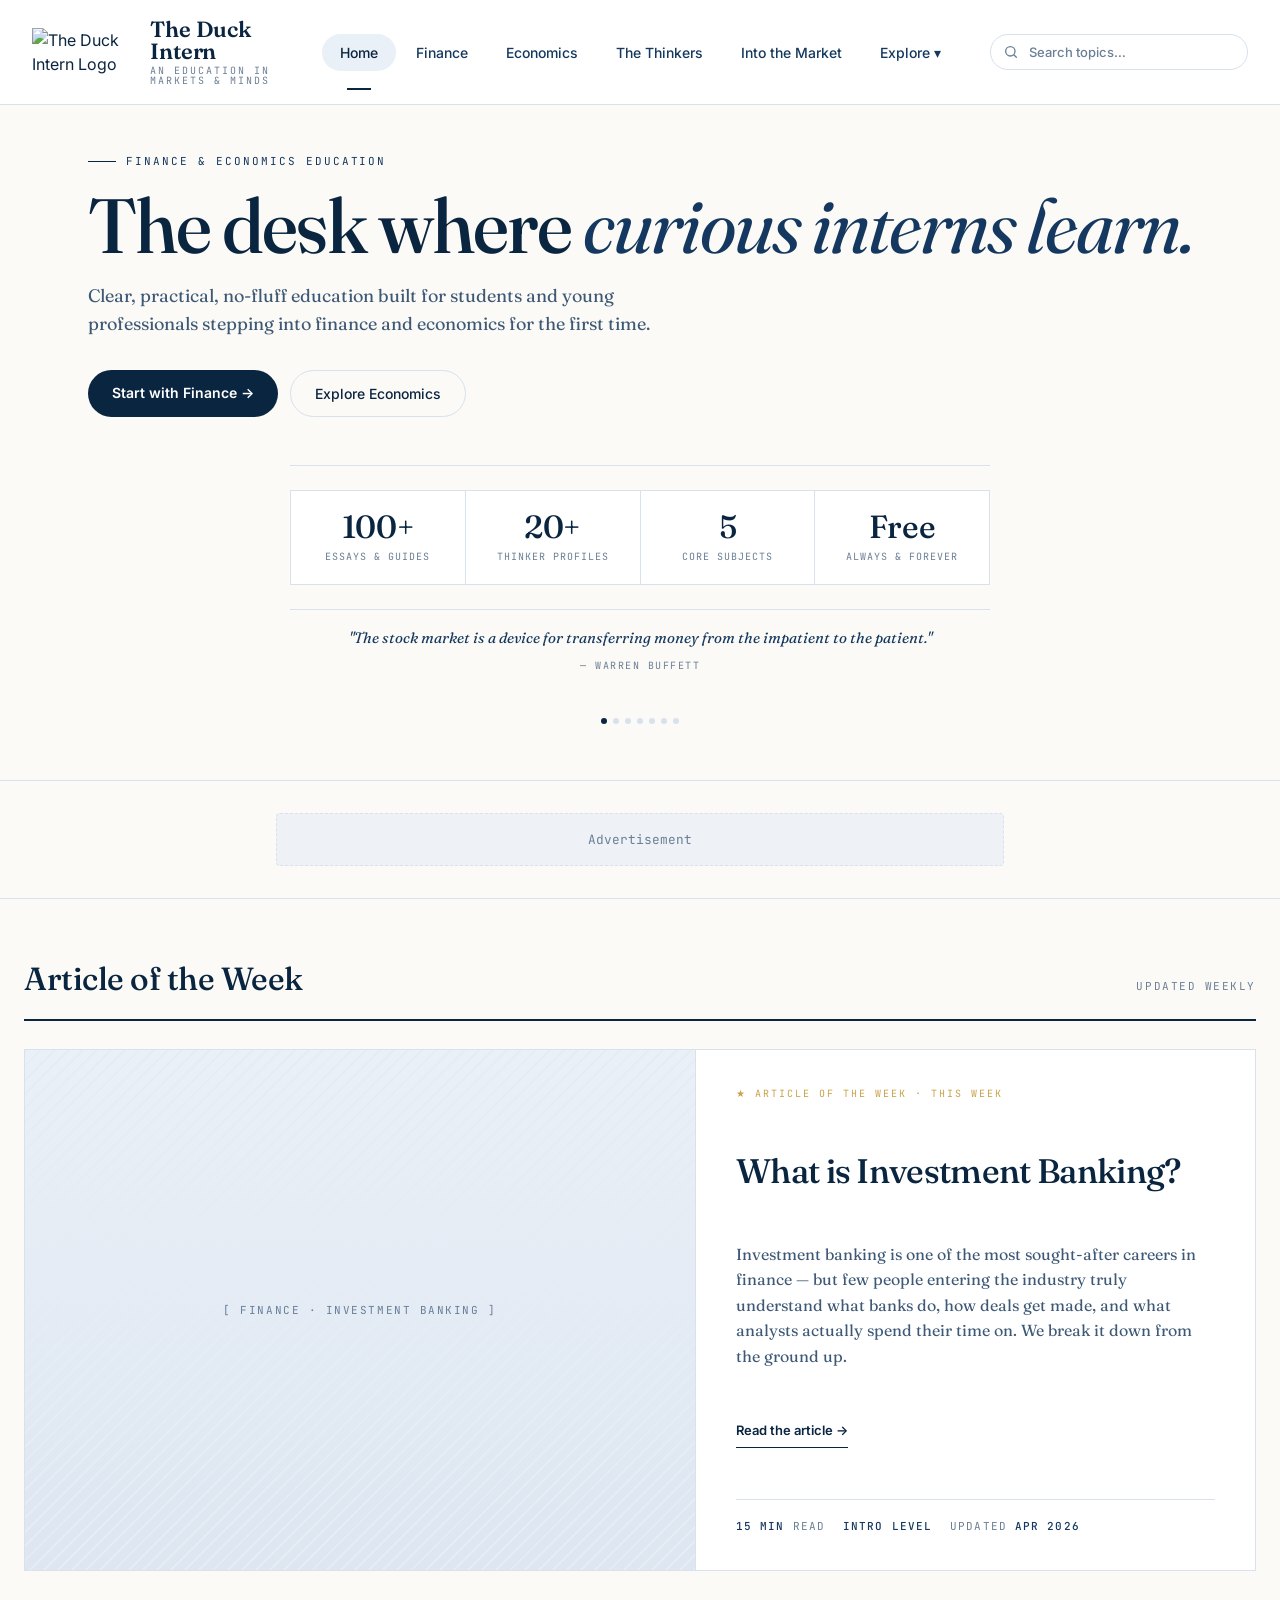
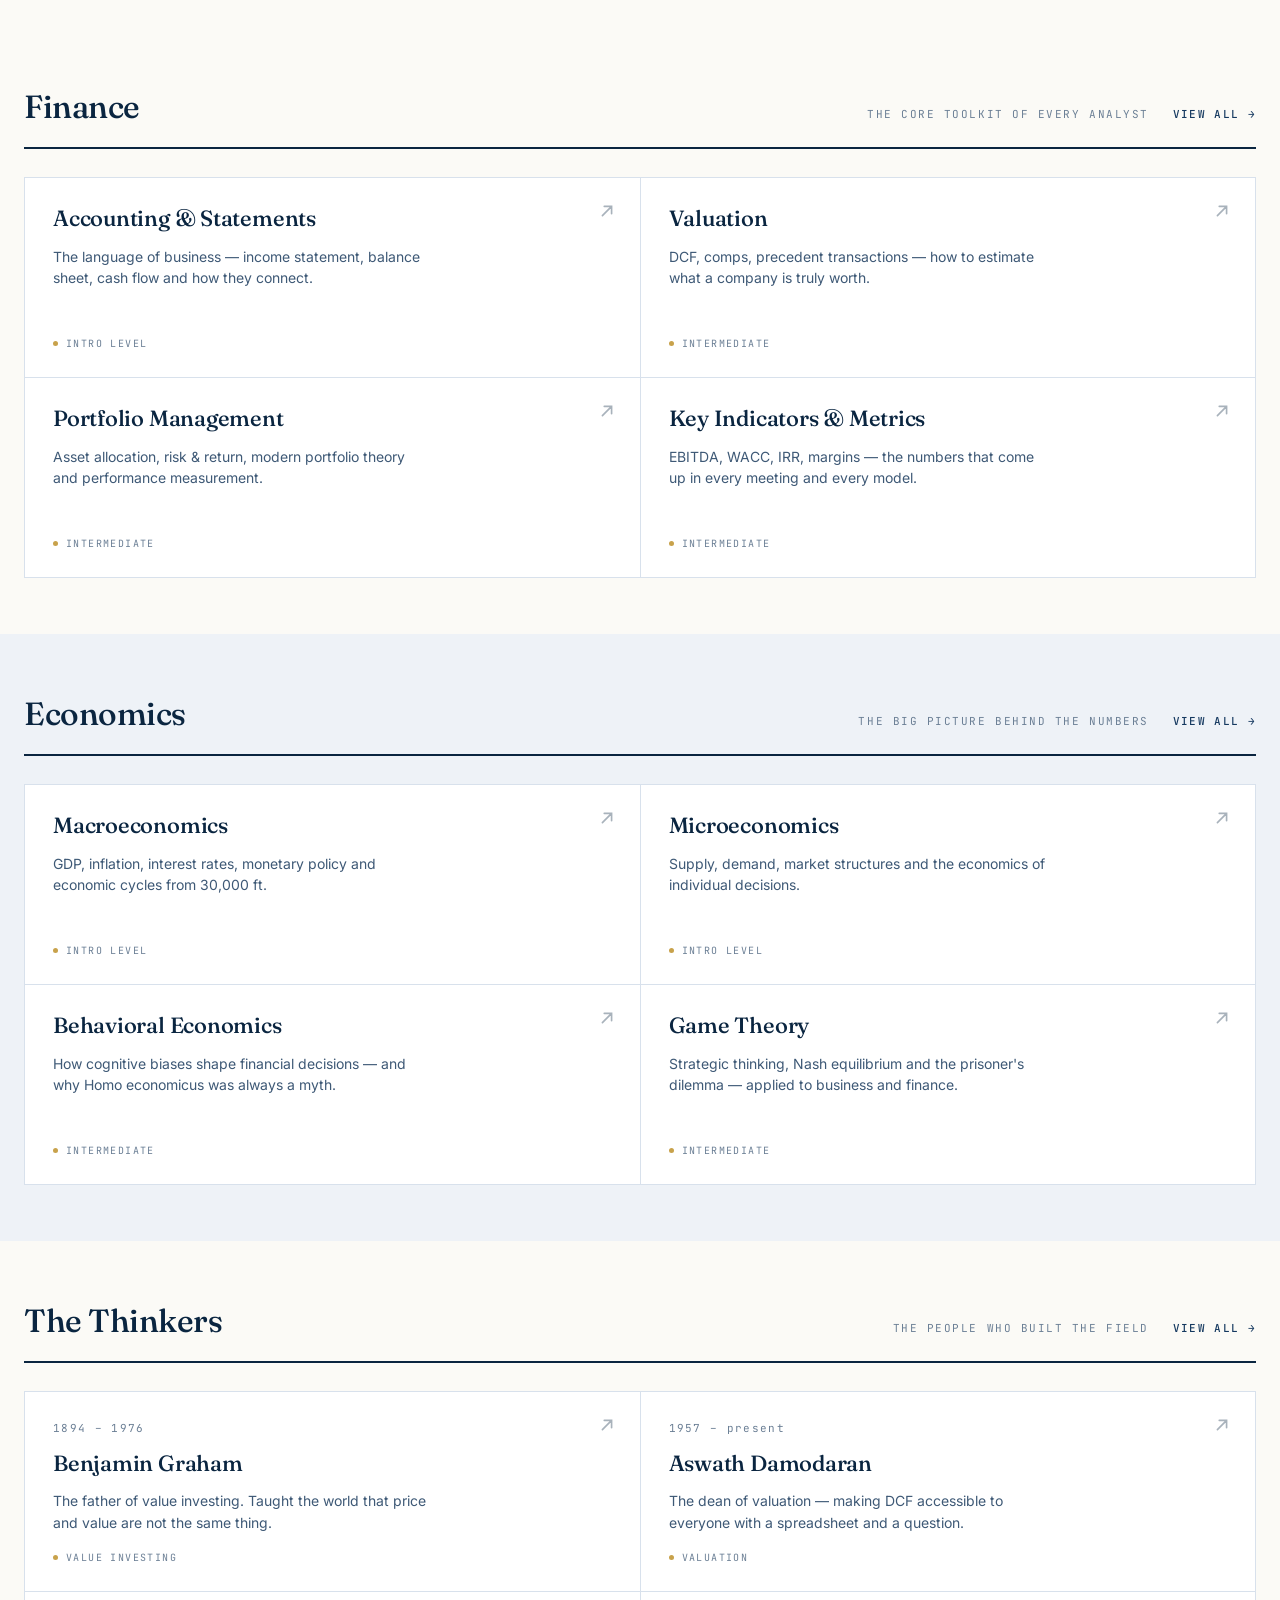
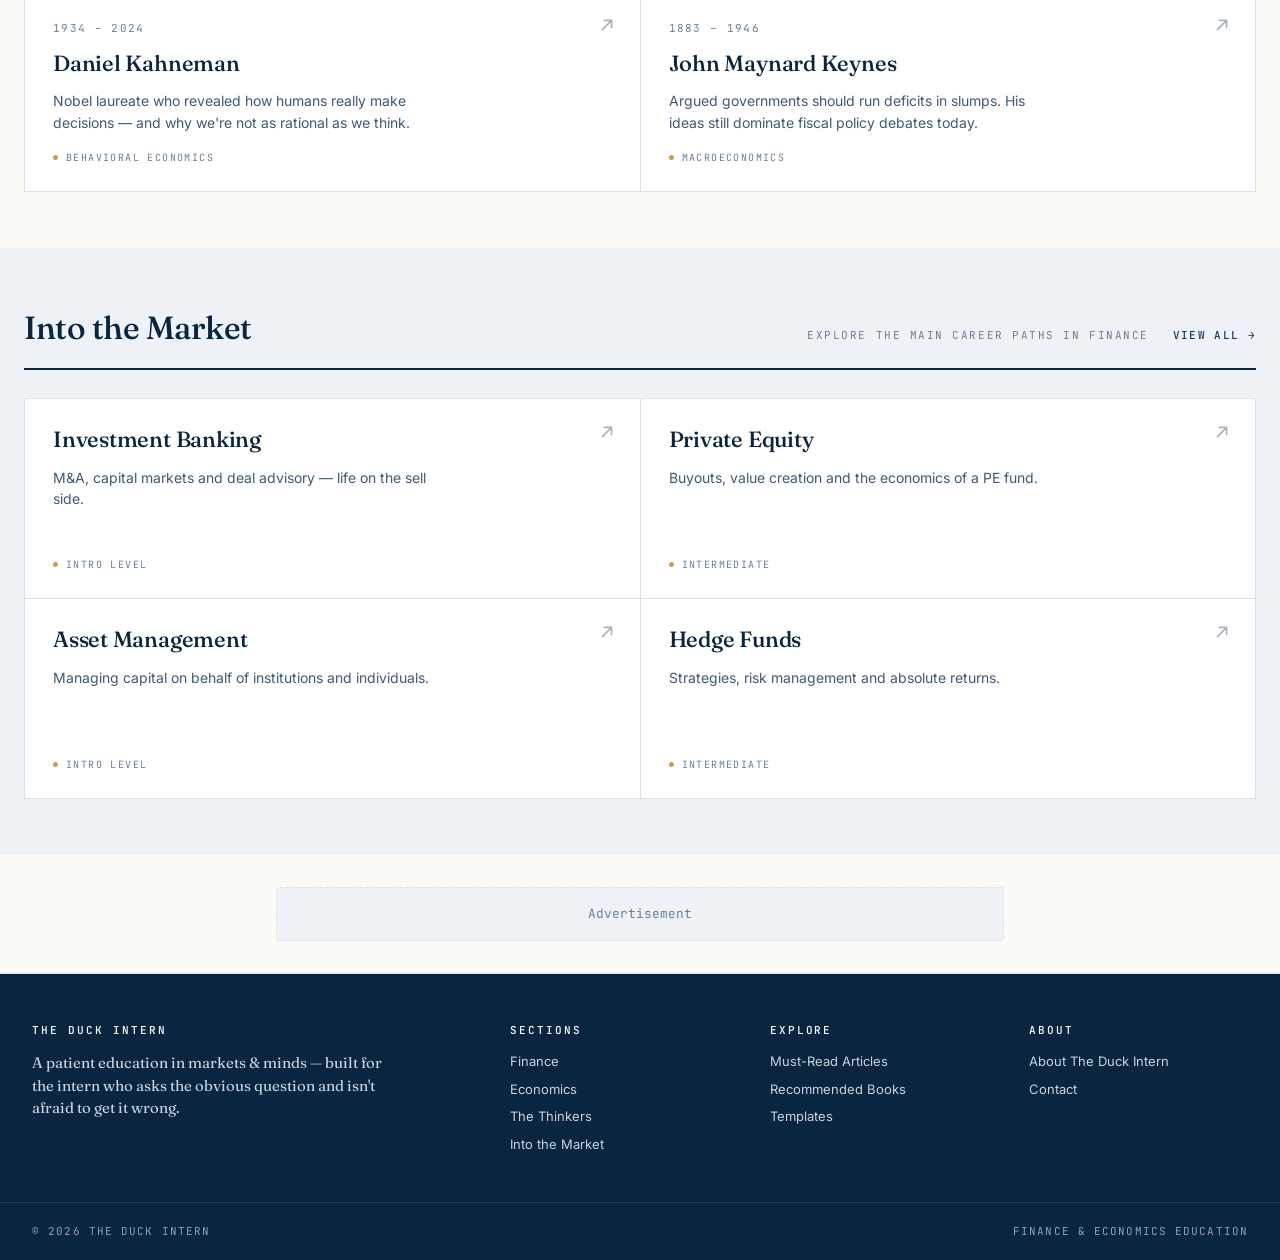
==== commit 2c92566b: "homepage - Into the Market adicionado, Portfolio Management no Finance, footer atualizado" ====
--- a/index.html
+++ b/index.html
@@ -30,6 +30,7 @@
         <li><a href="finance/index.html">Finance</a></li>
         <li><a href="economics/index.html">Economics</a></li>
         <li><a href="thinkers/index.html">The Thinkers</a></li>
+        <li><a href="into-the-market/index.html">Into the Market</a></li>
         <li class="dropdown">
           <a href="#" class="dropdown-toggle">Explore ▾</a>
           <ul class="dropdown-menu">
@@ -164,9 +165,6 @@
   </section>
 
 
-
-
-
   <!-- FINANCE SECTION -->
   <section class="home-section">
     <div class="home-section-inner">
@@ -192,11 +190,11 @@
           <p class="card-desc">DCF, comps, precedent transactions — how to estimate what a company is truly worth.</p>
           <div class="card-tag"><span class="dot"></span>Intermediate</div>
         </a>
-        <a href="finance/index.html#careers" class="card">
-          <svg class="card-arrow" viewBox="0 0 24 24" fill="none" stroke="currentColor" stroke-width="1.8" stroke-linecap="round"><path d="M7 17 17 7M9 7h8v8"/></svg>
-          <h3 class="card-title">Finance Careers</h3>
-          <p class="card-desc">Investment Banking, Corporate Finance, Credit Analysis — explore the paths within finance.</p>
-          <div class="card-tag"><span class="dot"></span>All levels</div>
+        <a href="finance/index.html#portfolio" class="card">
+          <svg class="card-arrow" viewBox="0 0 24 24" fill="none" stroke="currentColor" stroke-width="1.8" stroke-linecap="round"><path d="M7 17 17 7M9 7h8v8"/></svg>
+          <h3 class="card-title">Portfolio Management</h3>
+          <p class="card-desc">Asset allocation, risk & return, modern portfolio theory and performance measurement.</p>
+          <div class="card-tag"><span class="dot"></span>Intermediate</div>
         </a>
         <a href="finance/index.html#indicators" class="card">
           <svg class="card-arrow" viewBox="0 0 24 24" fill="none" stroke="currentColor" stroke-width="1.8" stroke-linecap="round"><path d="M7 17 17 7M9 7h8v8"/></svg>
@@ -289,6 +287,47 @@
           <h3 class="card-title">John Maynard Keynes</h3>
           <p class="card-desc">Argued governments should run deficits in slumps. His ideas still dominate fiscal policy debates today.</p>
           <div class="card-tag"><span class="dot"></span>Macroeconomics</div>
+        </a>
+      </div>
+    </div>
+  </section>
+
+  <!-- INTO THE MARKET SECTION -->
+  <section class="home-section home-section-alt">
+    <div class="home-section-inner">
+      <div class="section-head">
+        <div class="title-group">
+          <h2 class="section-title">Into the Market</h2>
+        </div>
+        <div style="display:flex;align-items:center;gap:24px;">
+          <span class="section-sub">Explore the main career paths in finance</span>
+          <a href="into-the-market/index.html" style="font-family:var(--mono);font-size:11px;letter-spacing:.12em;text-transform:uppercase;color:var(--ink-2);font-weight:500;">View all →</a>
+        </div>
+      </div>
+      <div class="topic-grid">
+        <a href="into-the-market/index.html#investment-banking" class="card">
+          <svg class="card-arrow" viewBox="0 0 24 24" fill="none" stroke="currentColor" stroke-width="1.8" stroke-linecap="round"><path d="M7 17 17 7M9 7h8v8"/></svg>
+          <h3 class="card-title">Investment Banking</h3>
+          <p class="card-desc">M&A, capital markets and deal advisory — life on the sell side.</p>
+          <div class="card-tag"><span class="dot"></span>Intro level</div>
+        </a>
+        <a href="into-the-market/index.html#private-equity" class="card">
+          <svg class="card-arrow" viewBox="0 0 24 24" fill="none" stroke="currentColor" stroke-width="1.8" stroke-linecap="round"><path d="M7 17 17 7M9 7h8v8"/></svg>
+          <h3 class="card-title">Private Equity</h3>
+          <p class="card-desc">Buyouts, value creation and the economics of a PE fund.</p>
+          <div class="card-tag"><span class="dot"></span>Intermediate</div>
+        </a>
+        <a href="into-the-market/index.html#asset-management" class="card">
+          <svg class="card-arrow" viewBox="0 0 24 24" fill="none" stroke="currentColor" stroke-width="1.8" stroke-linecap="round"><path d="M7 17 17 7M9 7h8v8"/></svg>
+          <h3 class="card-title">Asset Management</h3>
+          <p class="card-desc">Managing capital on behalf of institutions and individuals.</p>
+          <div class="card-tag"><span class="dot"></span>Intro level</div>
+        </a>
+        <a href="into-the-market/index.html#hedge-funds" class="card">
+          <svg class="card-arrow" viewBox="0 0 24 24" fill="none" stroke="currentColor" stroke-width="1.8" stroke-linecap="round"><path d="M7 17 17 7M9 7h8v8"/></svg>
+          <h3 class="card-title">Hedge Funds</h3>
+          <p class="card-desc">Strategies, risk management and absolute returns.</p>
+          <div class="card-tag"><span class="dot"></span>Intermediate</div>
         </a>
       </div>
     </div>
@@ -310,6 +349,7 @@
           <li><a href="finance/index.html">Finance</a></li>
           <li><a href="economics/index.html">Economics</a></li>
           <li><a href="thinkers/index.html">The Thinkers</a></li>
+          <li><a href="into-the-market/index.html">Into the Market</a></li>
         </ul>
       </div>
       <div>
--- a/style.css
+++ b/style.css
@@ -733,4 +733,346 @@
 @media(max-width:780px){
   .aow-card{grid-template-columns:1fr}
   .aow-img{min-height:200px;border-right:0;border-bottom:1px solid var(--rule)}
+}
+
+/* ========== ARTICLE HEADER ========== */
+.article-header{
+  background:var(--paper);
+  border-bottom:1px solid var(--rule);
+}
+.article-header-inner{
+  max-width:1320px;margin:0 auto;
+  padding:40px 24px 36px;
+}
+.article-meta-top{
+  margin-bottom:16px;
+}
+.article-category{
+  font-family:var(--mono);font-size:11px;
+  letter-spacing:.14em;text-transform:uppercase;
+  color:var(--accent);
+}
+.article-title{
+  font-family:var(--serif);font-weight:500;
+  font-size:clamp(36px,5vw,60px);
+  line-height:1.05;letter-spacing:-.025em;
+  color:var(--ink);margin:0 0 16px;
+  max-width:820px;
+}
+.article-subtitle{
+  font-family:var(--serif);font-size:18px;
+  line-height:1.55;color:var(--ink-3);
+  max-width:680px;margin:0 0 28px;
+}
+.article-meta-bar{
+  display:flex;align-items:center;gap:0;
+  border-top:1px solid var(--rule);
+  padding-top:20px;
+}
+.article-meta-item{
+  display:flex;flex-direction:column;gap:4px;
+  padding-right:24px;
+}
+.article-meta-divider{
+  width:1px;height:32px;
+  background:var(--rule);
+  margin-right:24px;
+}
+.meta-label{
+  font-family:var(--mono);font-size:10px;
+  letter-spacing:.12em;text-transform:uppercase;
+  color:var(--muted);
+}
+.meta-value{
+  font-family:var(--sans);font-size:13px;
+  font-weight:500;color:var(--ink);
+}
+
+/* ========== ARTICLE BODY ========== */
+.article-body{
+  max-width:1320px;margin:0 auto;
+  padding:40px 24px 80px;
+  display:grid;
+  grid-template-columns:240px 1fr;
+  gap:56px;
+  align-items:start;
+}
+
+/* ========== TABLE OF CONTENTS ========== */
+.article-toc{
+  position:sticky;top:96px;
+  align-self:start;
+}
+.toc-inner{
+  border-left:2px solid var(--rule);
+  padding-left:16px;
+}
+.toc-title{
+  font-family:var(--mono);font-size:11px;
+  letter-spacing:.18em;text-transform:uppercase;
+  color:var(--ink);margin-bottom:14px;
+  font-weight:500;
+}
+.toc-nav{
+  display:flex;flex-direction:column;gap:2px;
+}
+.toc-link{
+  font-family:var(--sans);font-size:13px;
+  color:var(--muted);padding:6px 0;
+  line-height:1.4;
+  border-left:2px solid transparent;
+  margin-left:-18px;padding-left:16px;
+  transition:color .15s,border-color .15s;
+}
+.toc-link:hover{color:var(--ink)}
+.toc-link.active{
+  color:var(--ink);font-weight:500;
+  border-left-color:var(--ink);
+}
+
+/* ========== ARTICLE CONTENT ========== */
+.article-content{
+  max-width:720px;
+}
+.article-content section{
+  margin-bottom:48px;
+  padding-bottom:48px;
+  border-bottom:1px solid var(--rule);
+}
+.article-content section:last-child{
+  border-bottom:none;
+}
+.article-content h2{
+  font-family:var(--serif);font-weight:500;
+  font-size:28px;letter-spacing:-.015em;
+  color:var(--ink);margin:0 0 18px;
+  line-height:1.2;
+}
+.article-content p{
+  font-family:var(--serif);font-size:17px;
+  line-height:1.75;color:var(--ink-2);
+  margin:0 0 16px;
+}
+.article-content p strong{
+  font-weight:600;color:var(--ink);
+}
+.article-content p:last-child{margin-bottom:0}
+
+/* ========== CALLOUT ========== */
+.article-callout{
+  background:var(--rule-2);
+  border-left:3px solid var(--ink);
+  padding:16px 20px;
+  margin:24px 0;
+}
+.article-callout-accent{
+  border-left-color:var(--accent);
+}
+.callout-label{
+  font-family:var(--mono);font-size:10px;
+  letter-spacing:.14em;text-transform:uppercase;
+  color:var(--muted);margin-bottom:8px;
+}
+.article-callout p{
+  font-size:15px !important;
+  margin:0 !important;
+  color:var(--ink-2) !important;
+}
+
+/* ========== TABLE ========== */
+.article-table-wrap{
+  overflow-x:auto;margin:24px 0;
+}
+.article-table{
+  width:100%;border-collapse:collapse;
+  font-size:14px;font-family:var(--sans);
+}
+.article-table th{
+  font-family:var(--mono);font-size:10px;
+  letter-spacing:.12em;text-transform:uppercase;
+  color:var(--muted);font-weight:500;
+  padding:10px 16px;
+  border-bottom:2px solid var(--ink);
+  text-align:left;
+}
+.article-table td{
+  padding:12px 16px;
+  border-bottom:1px solid var(--rule);
+  color:var(--ink-2);line-height:1.5;
+}
+.article-table tr:last-child td{border-bottom:none}
+.article-table tr:hover td{background:var(--rule-2)}
+
+/* ========== KEY TERMS ========== */
+.article-terms{
+  display:flex;flex-direction:column;gap:0;
+  border-top:1px solid var(--rule);
+}
+.term{
+  padding:18px 0;
+  border-bottom:1px solid var(--rule);
+}
+.term-name{
+  font-family:var(--serif);font-weight:500;
+  font-size:17px;color:var(--ink);
+  margin-bottom:6px;
+}
+.term-def{
+  font-family:var(--sans);font-size:14px;
+  line-height:1.6;color:var(--ink-3);
+}
+
+/* ========== NEXT ARTICLE ========== */
+.article-next{
+  margin-top:32px;padding:24px;
+  border:1px solid var(--rule);
+  background:var(--white);
+}
+.article-next-label{
+  font-family:var(--mono);font-size:10px;
+  letter-spacing:.14em;text-transform:uppercase;
+  color:var(--muted);margin-bottom:8px;
+}
+.article-next-link{
+  font-family:var(--serif);font-size:18px;
+  font-weight:500;color:var(--ink);
+  transition:color .15s;
+}
+.article-next-link:hover{color:var(--ink-2)}
+
+/* TOC Active scroll */
+@media(max-width:900px){
+  .article-body{grid-template-columns:1fr}
+  .article-toc{display:none}
+}
+
+/* ========== SCROLL OFFSET ========== */
+.article-content section {
+  scroll-margin-top: 100px;
+}
+
+/* ========== PAGE MAIN FULL WIDTH ========== */
+.page-main-full{
+  grid-template-columns:1fr;
+}
+
+/* ========== CAREER QUIZ TEASER ========== */
+.quiz-teaser{
+  border-top:1px solid var(--rule);
+  border-bottom:1px solid var(--rule);
+  background:var(--paper);
+  padding:56px 0;
+}
+.quiz-teaser-inner{
+  max-width:1320px;margin:0 auto;
+  padding:40px 48px;
+  display:grid;
+  grid-template-columns:1fr 1fr;
+  gap:56px;align-items:center;
+  border:1px solid var(--rule);
+  background:var(--white);
+}
+.quiz-eyebrow{
+  font-family:var(--mono);font-size:11px;
+  letter-spacing:.14em;text-transform:uppercase;
+  color:var(--muted);margin-bottom:20px;
+}
+.quiz-title{
+  font-family:var(--serif);font-weight:500;
+  font-size:clamp(36px,4vw,56px);
+  line-height:1.05;letter-spacing:-.02em;
+  color:var(--ink);margin:0 0 20px;
+}
+.quiz-title em{
+  font-style:italic;font-weight:400;
+  color:var(--ink-2);
+}
+.quiz-desc{
+  font-family:var(--serif);font-size:17px;
+  line-height:1.6;color:var(--ink-3);
+  margin:0 0 24px;max-width:48ch;
+  padding-bottom:24px;border-bottom:1px solid var(--rule);
+}
+.quiz-stats{
+  display:flex;flex-direction:column;gap:8px;
+  margin-bottom:28px;
+  padding-bottom:24px;
+  border-bottom:1px solid var(--rule);
+}
+.quiz-stat-row{
+  display:grid;
+  grid-template-columns:140px 80px 140px 1fr;
+  gap:8px;align-items:center;
+}
+.quiz-stat-label{
+  font-family:var(--mono);font-size:10px;
+  letter-spacing:.12em;text-transform:uppercase;
+  color:var(--muted);
+}
+.quiz-stat-value{
+  font-family:var(--mono);font-size:12px;
+  font-weight:500;color:var(--ink);
+  letter-spacing:.05em;
+}
+.quiz-btn{
+  display:inline-block;
+  font-family:var(--sans);font-size:14px;
+  font-weight:600;
+  padding:13px 28px;border-radius:999px;
+  background:var(--ink);color:var(--white);
+  transition:background .15s;
+  margin-bottom:12px;
+}
+.quiz-btn:hover{background:var(--ink-2);color:var(--white)}
+.quiz-note{
+  font-family:var(--mono);font-size:10px;
+  letter-spacing:.1em;text-transform:uppercase;
+  color:var(--muted);margin:0;
+}
+.quiz-preview{
+  background:var(--white);
+  border:1px solid var(--rule);
+  padding:28px 32px;
+  transform:rotate(1.5deg);
+  box-shadow:4px 6px 24px rgba(10,37,64,.08);
+}
+.quiz-preview-header{
+  display:flex;justify-content:space-between;
+  font-family:var(--mono);font-size:10px;
+  letter-spacing:.14em;text-transform:uppercase;
+  color:var(--muted);
+  padding-bottom:16px;
+  border-bottom:1px solid var(--rule);
+  margin-bottom:20px;
+}
+.quiz-preview-question{
+  font-family:var(--serif);font-size:22px;
+  line-height:1.4;color:var(--ink);
+  margin:0 0 24px;
+}
+.quiz-preview-options{
+  list-style:none;padding:0;margin:0 0 20px;
+  display:flex;flex-direction:column;gap:0;
+}
+.quiz-preview-options li{
+  font-family:var(--serif);font-size:15px;
+  color:var(--ink-2);line-height:1.5;
+  padding:12px 0;
+  border-bottom:1px solid var(--rule);
+  display:flex;align-items:center;gap:10px;
+}
+.quiz-preview-options li::before{
+  content:'';
+  width:6px;height:6px;border-radius:50%;
+  background:var(--accent);flex-shrink:0;
+}
+.quiz-preview-footer{
+  font-family:var(--mono);font-size:10px;
+  letter-spacing:.14em;text-transform:uppercase;
+  color:var(--muted);
+}
+
+@media(max-width:780px){
+  .quiz-teaser-inner{grid-template-columns:1fr}
+  .quiz-teaser-right{display:none}
 }
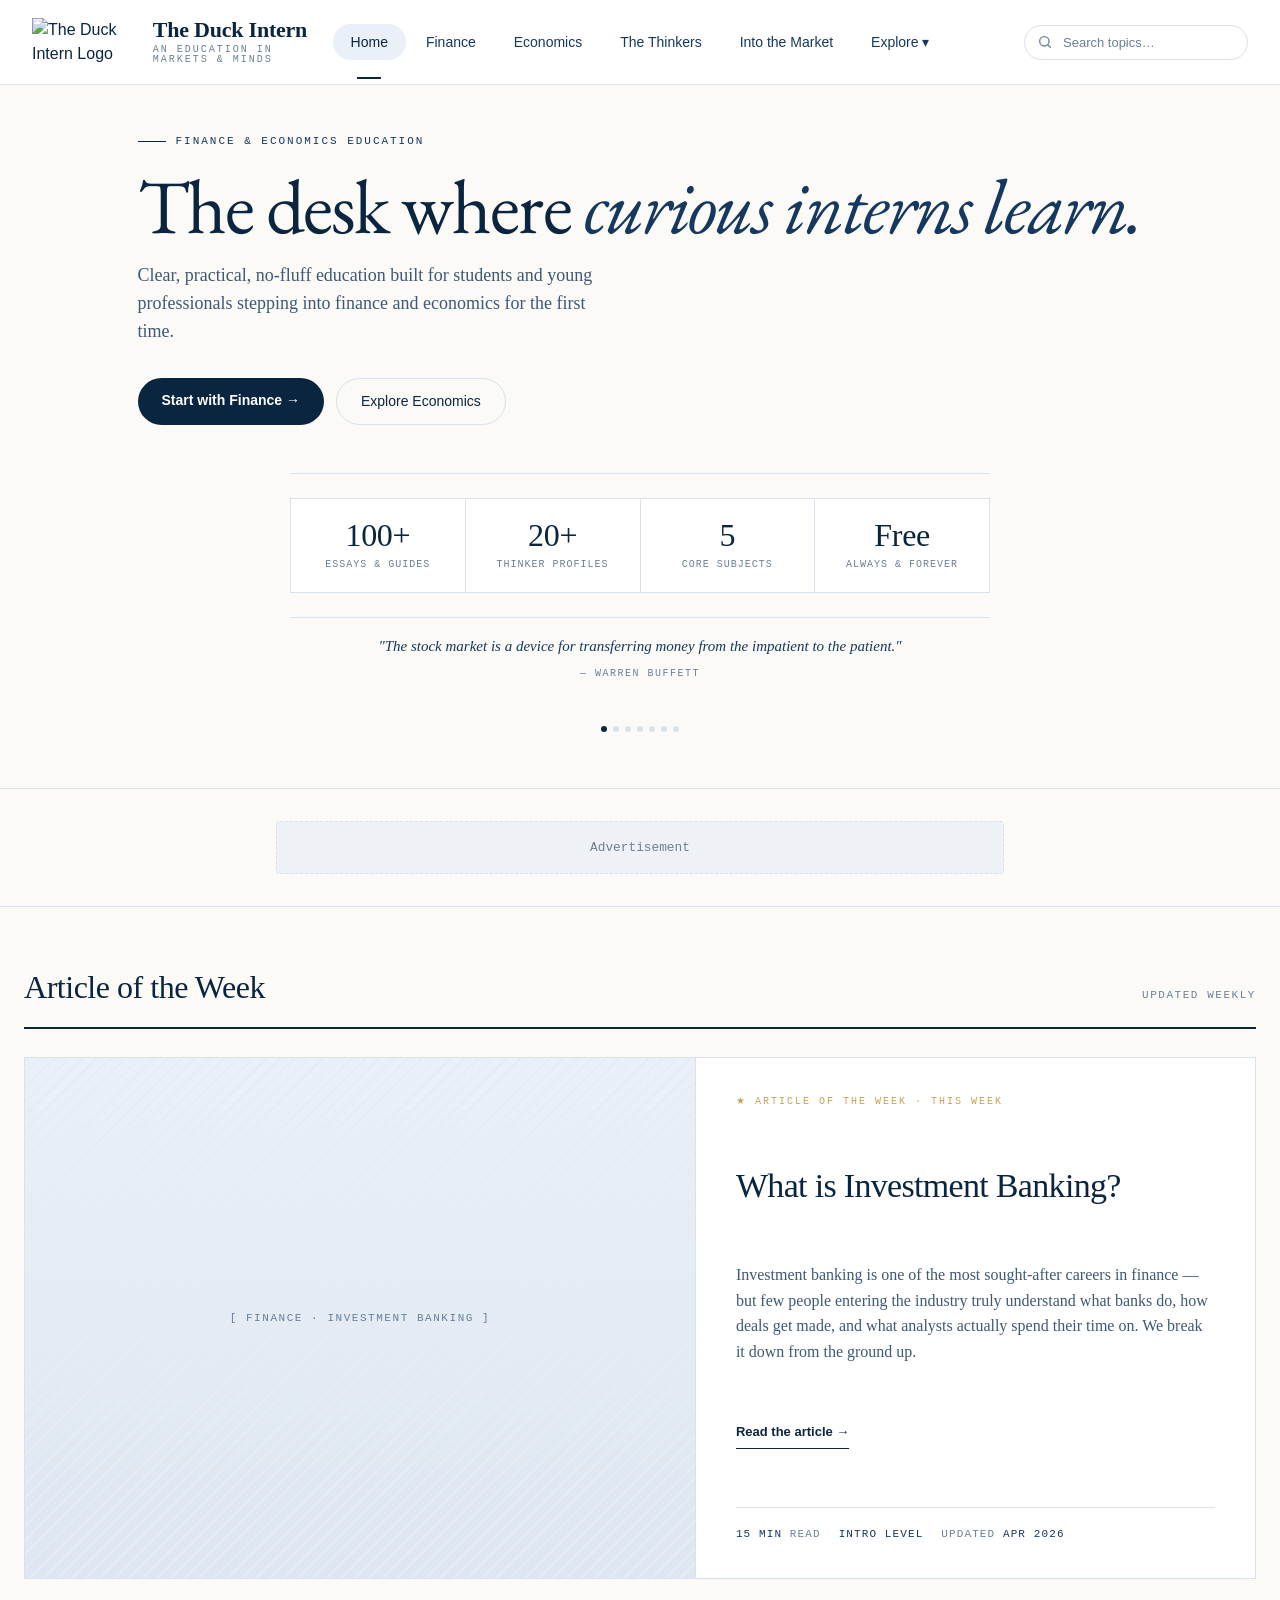
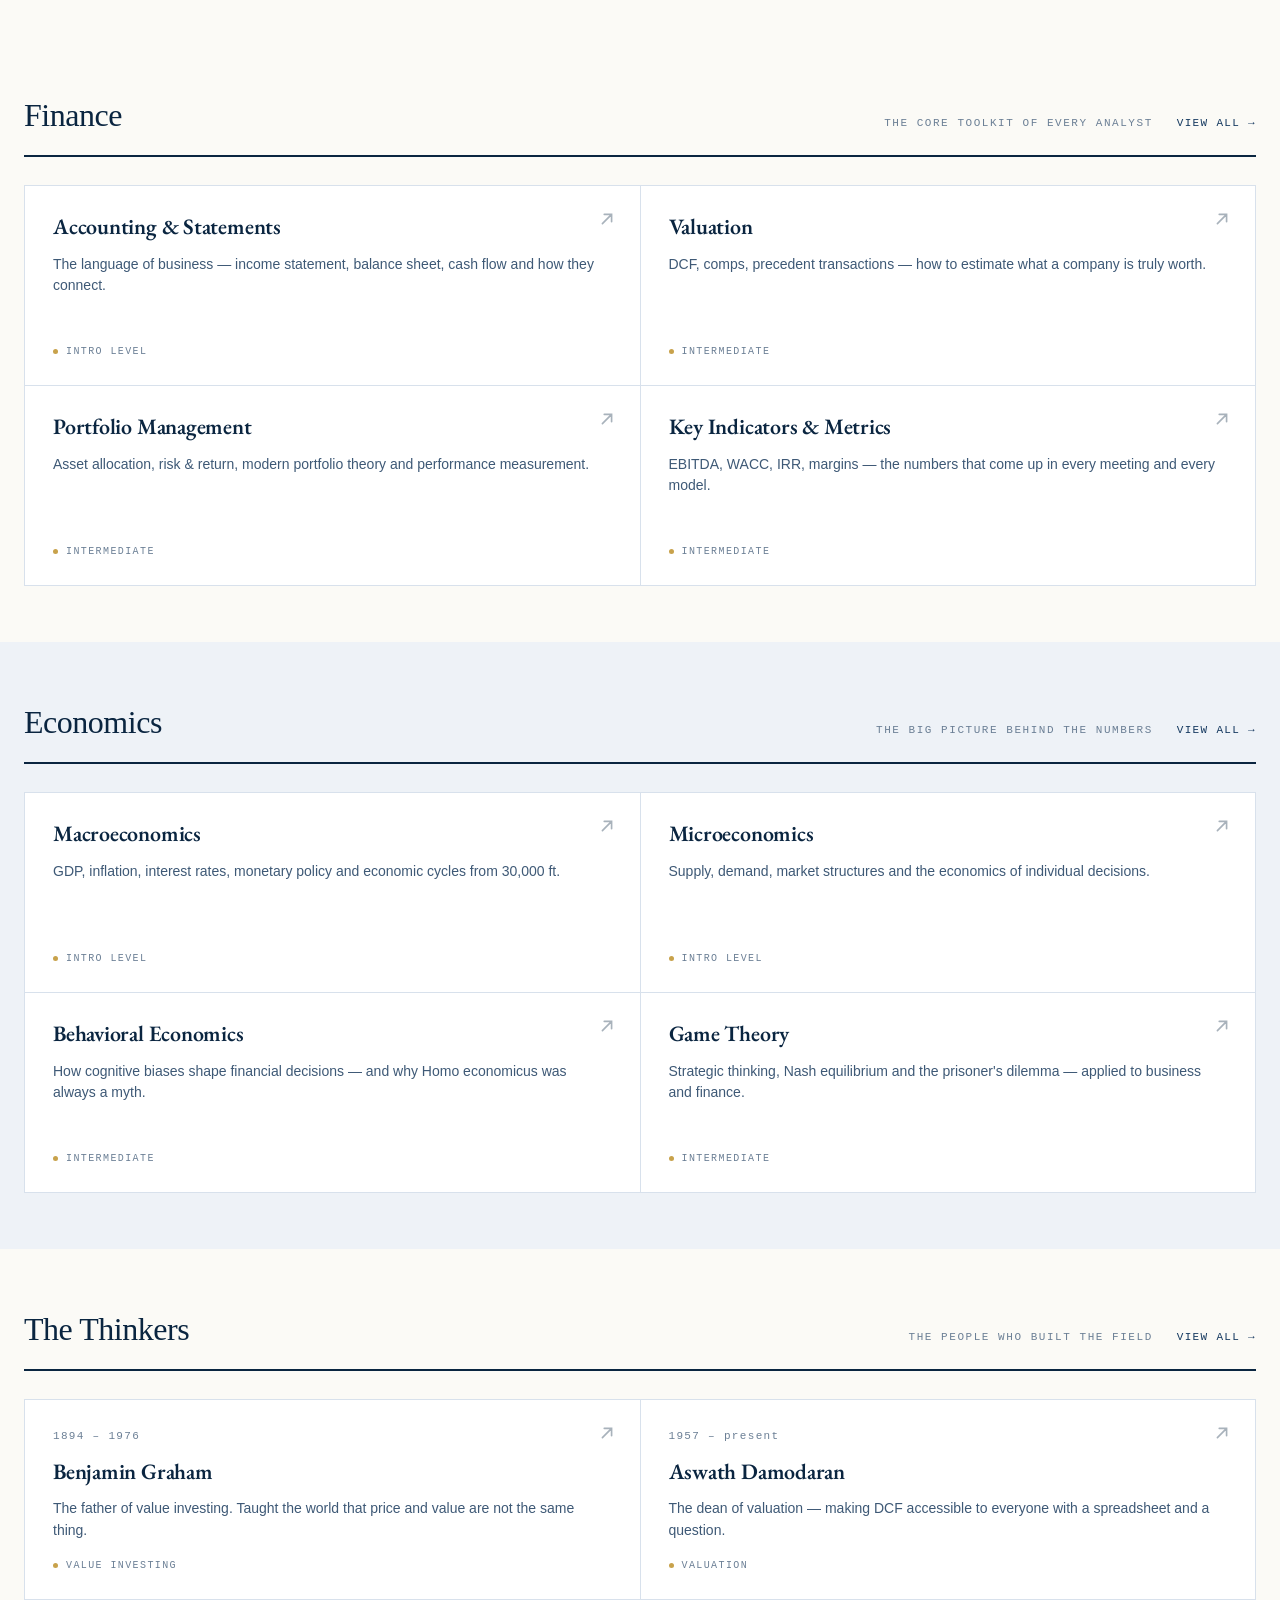
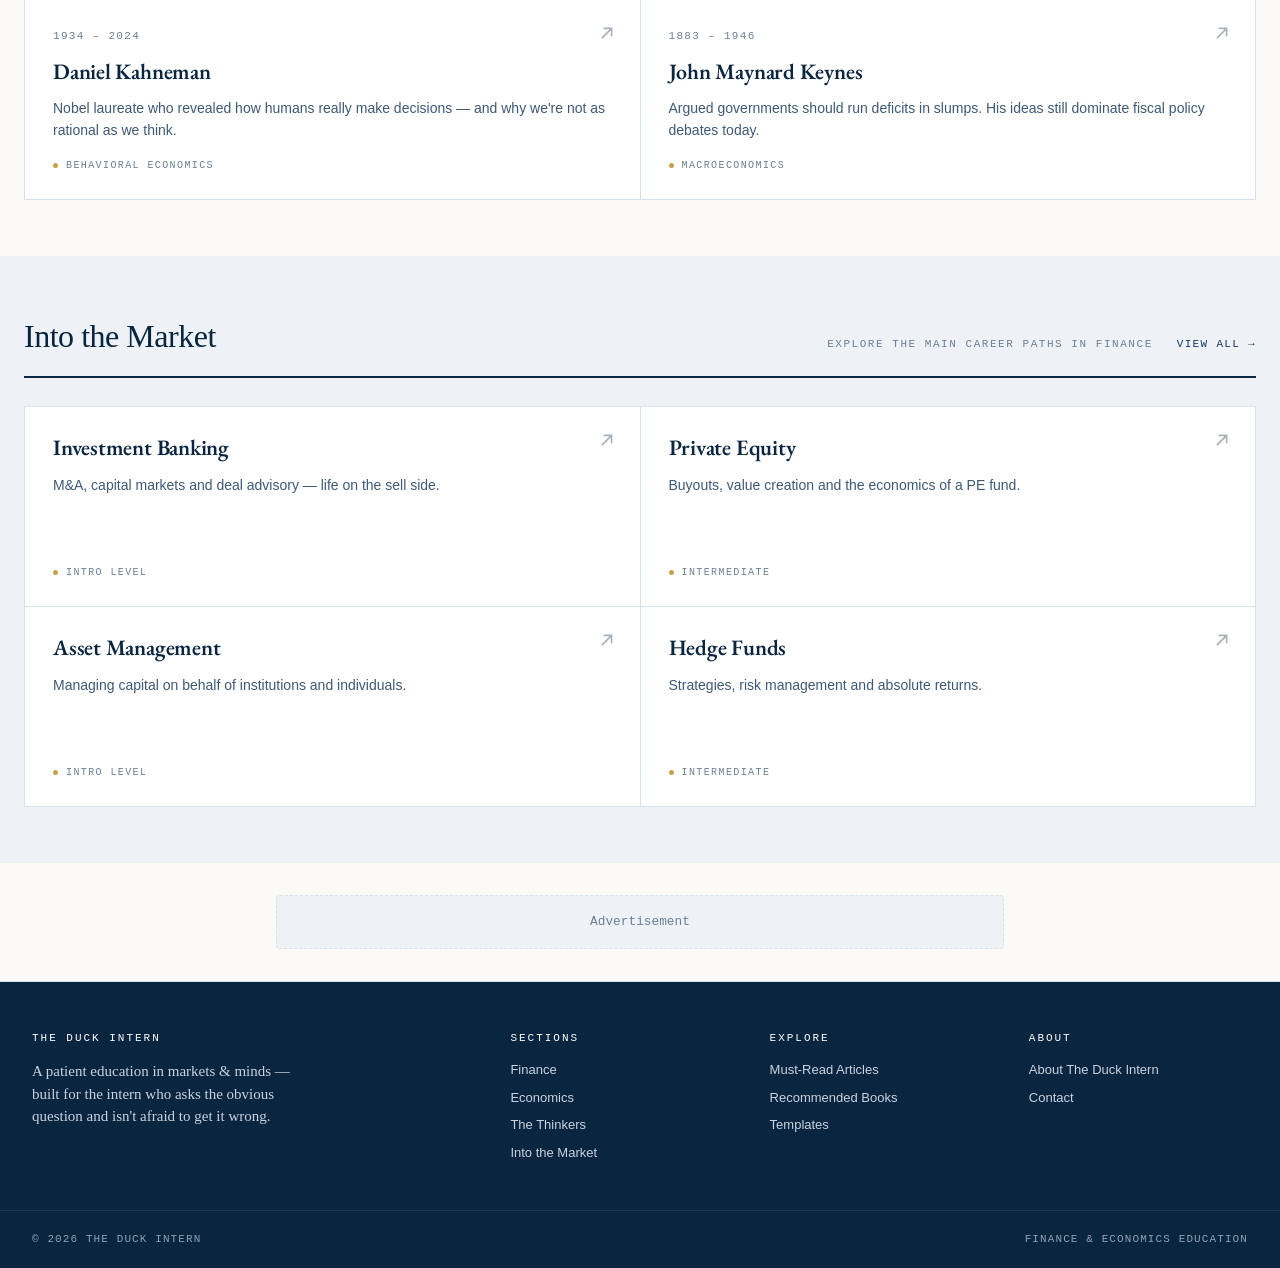
==== commit 1073a90d: "mudanças nas fontes" ====
--- a/index.html
+++ b/index.html
@@ -7,7 +7,7 @@
   <title>The Duck Intern</title>
   <link rel="preconnect" href="https://fonts.googleapis.com">
   <link rel="preconnect" href="https://fonts.gstatic.com" crossorigin>
-  <link href="https://fonts.googleapis.com/css2?family=Fraunces:ital,opsz,wght@0,9..144,400;0,9..144,500;0,9..144,600;1,9..144,400&family=Inter:wght@400;500;600;700&family=JetBrains+Mono:wght@400;500&display=swap" rel="stylesheet">
+  <link href="https://fonts.googleapis.com/css2?family=EB+Garamond:ital,wght@0,400;0,500;0,600;1,400&display=swap" rel="stylesheet">
   <link rel="stylesheet" href="style.css" />
   <link rel="icon" href="assets/logo.png" type="image/png"/>
 </head>
--- a/style.css
+++ b/style.css
@@ -50,7 +50,8 @@
 .navbar-logo img{height:46px;width:auto}
 .navbar-logo-text{display:flex;flex-direction:column;line-height:1}
 .navbar-logo-text .brand-name{
-  font-family:var(--serif);font-weight:600;
+  font-family:'Fraunces','Times New Roman',serif;
+  font-weight:600;
   font-size:22px;letter-spacing:-.01em;
   color:var(--ink);
 }
@@ -69,6 +70,7 @@
   color:var(--ink-2);
   transition:background .15s,color .15s;
   position:relative;
+  font-family:'DM Sans', var(--sans);
 }
 .navbar-links a:hover{background:var(--rule-2)}
 .navbar-links a.active{
@@ -155,7 +157,8 @@
 }
 .page-kicker .bar{width:28px;height:1px;background:var(--ink)}
 .page-hero h1{
-  font-family:var(--serif);font-weight:500;
+  font-family:'EB Garamond',Georgia,serif;
+  font-weight:400;
   font-size:clamp(48px,6vw,88px);
   line-height:.95;letter-spacing:-.025em;
   margin:0 0 18px;color:var(--ink);
@@ -217,7 +220,8 @@
   color:var(--muted);letter-spacing:.12em;
 }
 .section-title{
-  font-family:var(--serif);font-weight:500;
+  font-family:'Fraunces','Times New Roman',serif;
+  font-weight:500;
   font-size:32px;letter-spacing:-.015em;
   color:var(--ink);margin:0;
 }
@@ -268,14 +272,16 @@
   transition:opacity .15s,transform .15s;
 }
 .card-title{
-  font-family:var(--serif);font-weight:500;
+  font-family:'EB Garamond', Georgia, serif;
+  font-weight:600;
   font-size:22px;line-height:1.15;
   letter-spacing:-.01em;color:var(--ink);
   margin:0;padding-right:28px;
 }
 .card-desc{
   font-size:14px;line-height:1.55;
-  color:var(--ink-3);margin:0;max-width:42ch;
+  color:var(--ink-3);margin:0;
+  font-family:'DM Sans', var(--sans);
 }
 .card-tag{
   margin-top:auto;
@@ -544,7 +550,8 @@
 }
 .home-hero-left .page-kicker{margin-bottom:20px}
 .home-hero-left h1{
-  font-family:var(--serif);font-weight:500;
+  font-family:'EB Garamond',Georgia,serif;
+  font-weight:400;
   font-size:clamp(48px,6vw,80px);
   line-height:.95;letter-spacing:-.025em;
   margin:0 0 20px;color:var(--ink);
@@ -753,7 +760,8 @@
   color:var(--accent);
 }
 .article-title{
-  font-family:var(--serif);font-weight:500;
+  font-family:'EB Garamond',Georgia,serif;
+  font-weight:500;
   font-size:clamp(36px,5vw,60px);
   line-height:1.05;letter-spacing:-.025em;
   color:var(--ink);margin:0 0 16px;
@@ -817,7 +825,8 @@
   display:flex;flex-direction:column;gap:2px;
 }
 .toc-link{
-  font-family:var(--sans);font-size:13px;
+  font-family:'DM Sans', var(--sans);
+  font-size:13px;
   color:var(--muted);padding:6px 0;
   line-height:1.4;
   border-left:2px solid transparent;
@@ -842,17 +851,20 @@
 .article-content section:last-child{
   border-bottom:none;
 }
+.article-content p{
+  font-family:'DM Sans', Georgia, serif;
+  font-size:17px;
+  line-height:1.75;color:var(--ink-2);
+  margin:0 0 16px;
+}
 .article-content h2{
-  font-family:var(--serif);font-weight:500;
+  font-family:'Fraunces','Times New Roman',serif;
+  font-weight:500;
   font-size:28px;letter-spacing:-.015em;
   color:var(--ink);margin:0 0 18px;
   line-height:1.2;
 }
-.article-content p{
-  font-family:var(--serif);font-size:17px;
-  line-height:1.75;color:var(--ink-2);
-  margin:0 0 16px;
-}
+
 .article-content p strong{
   font-weight:600;color:var(--ink);
 }
